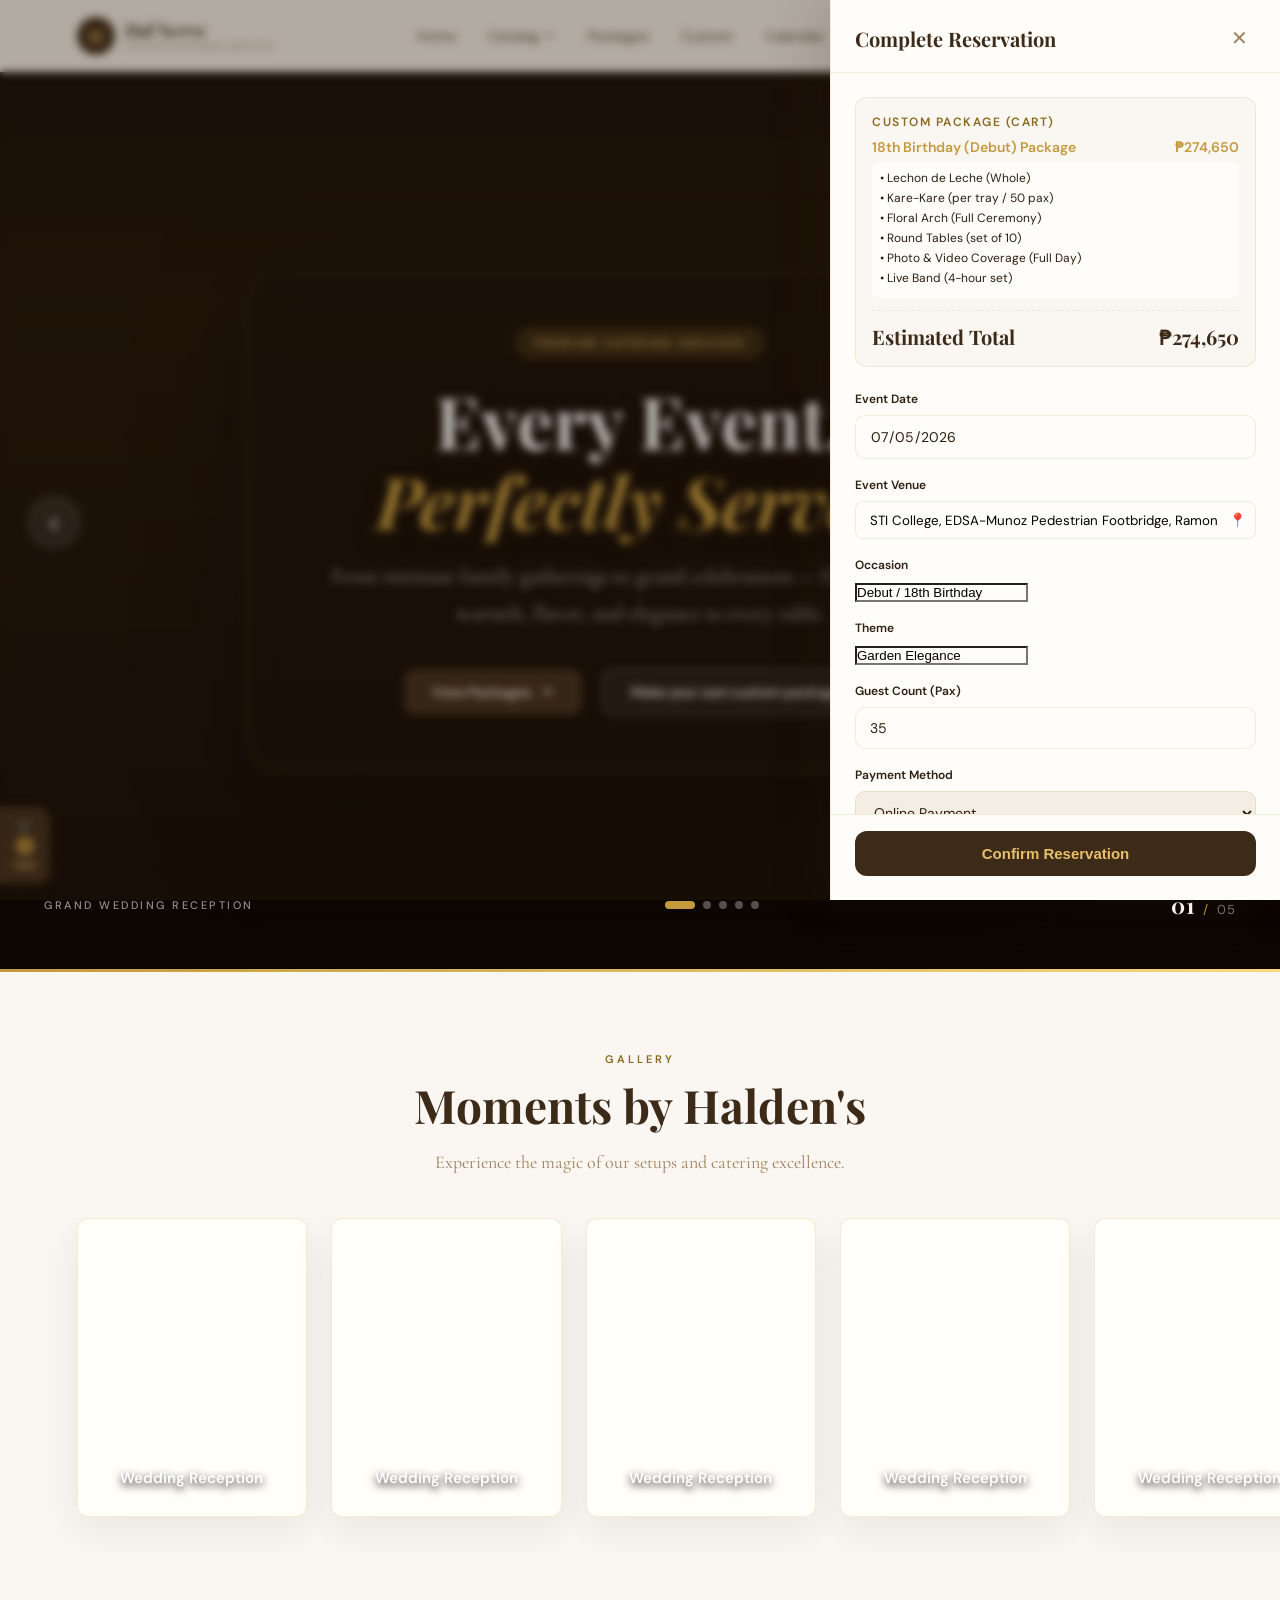
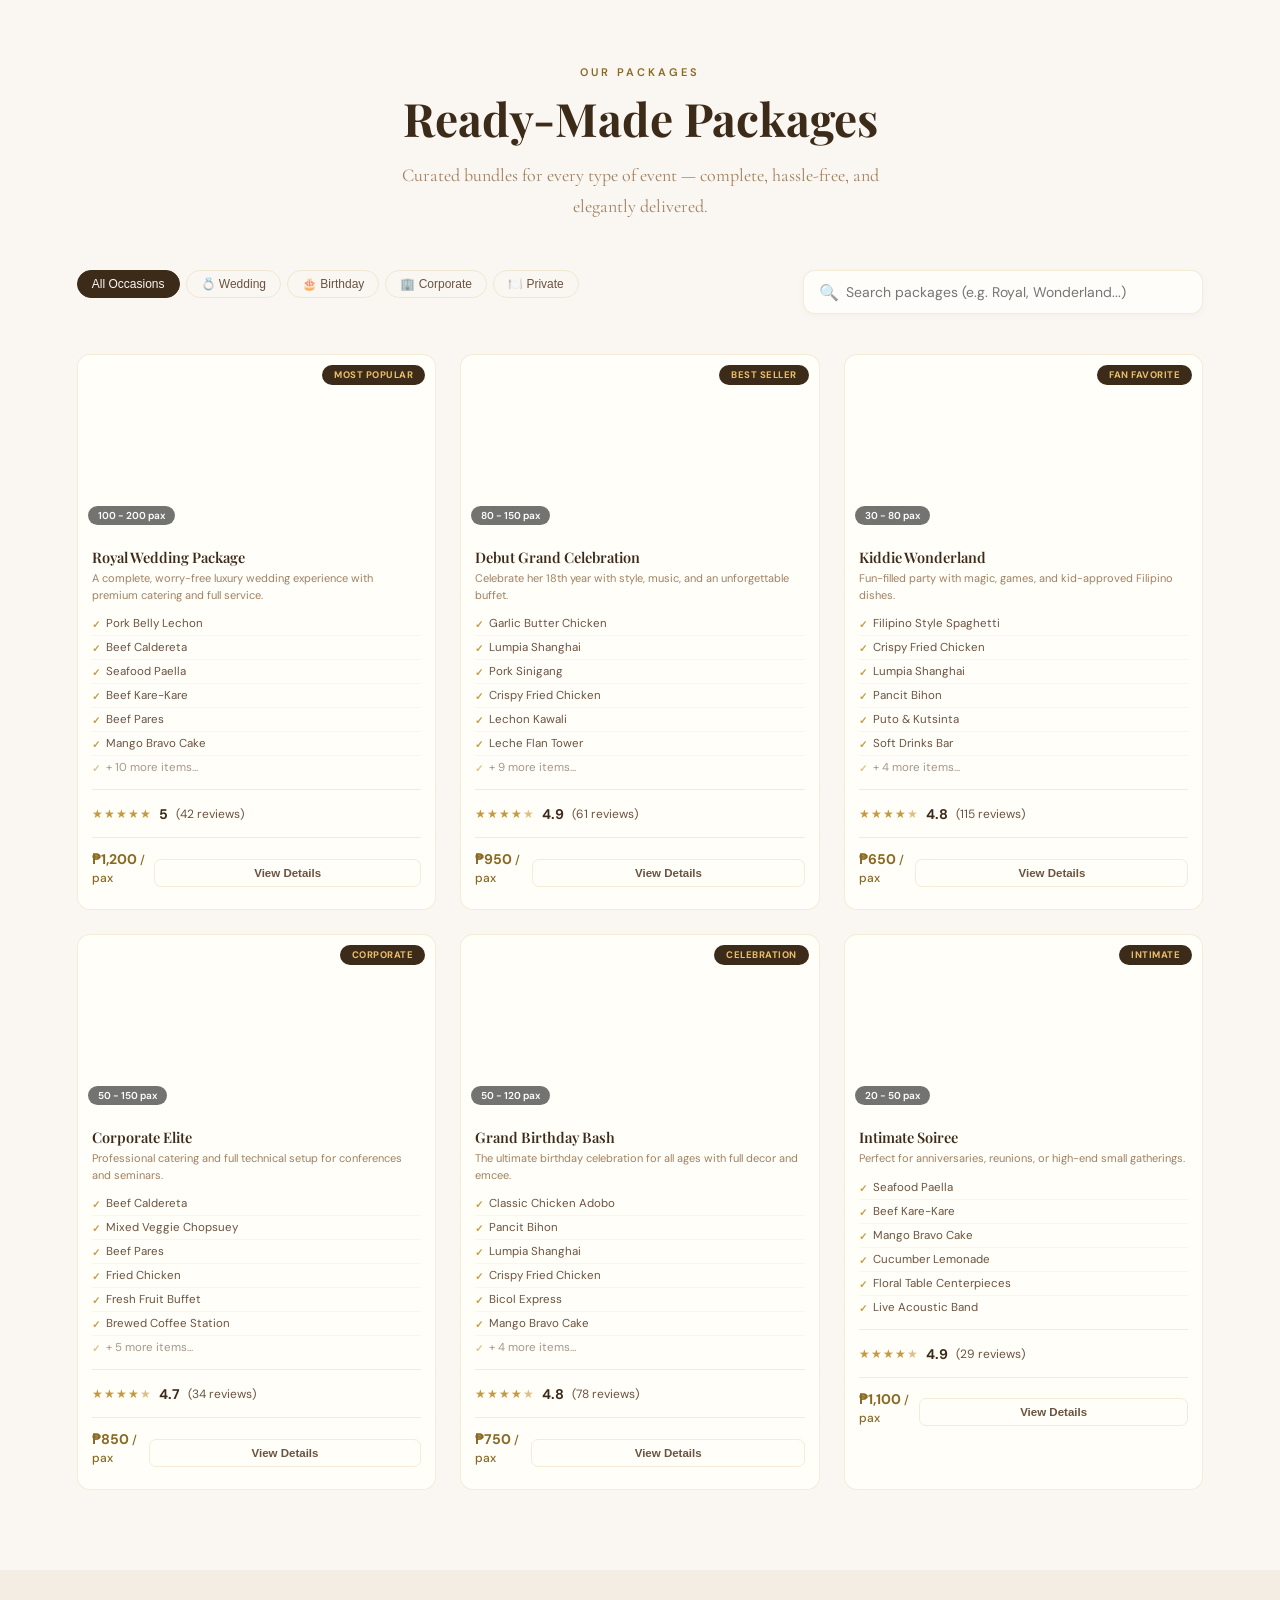
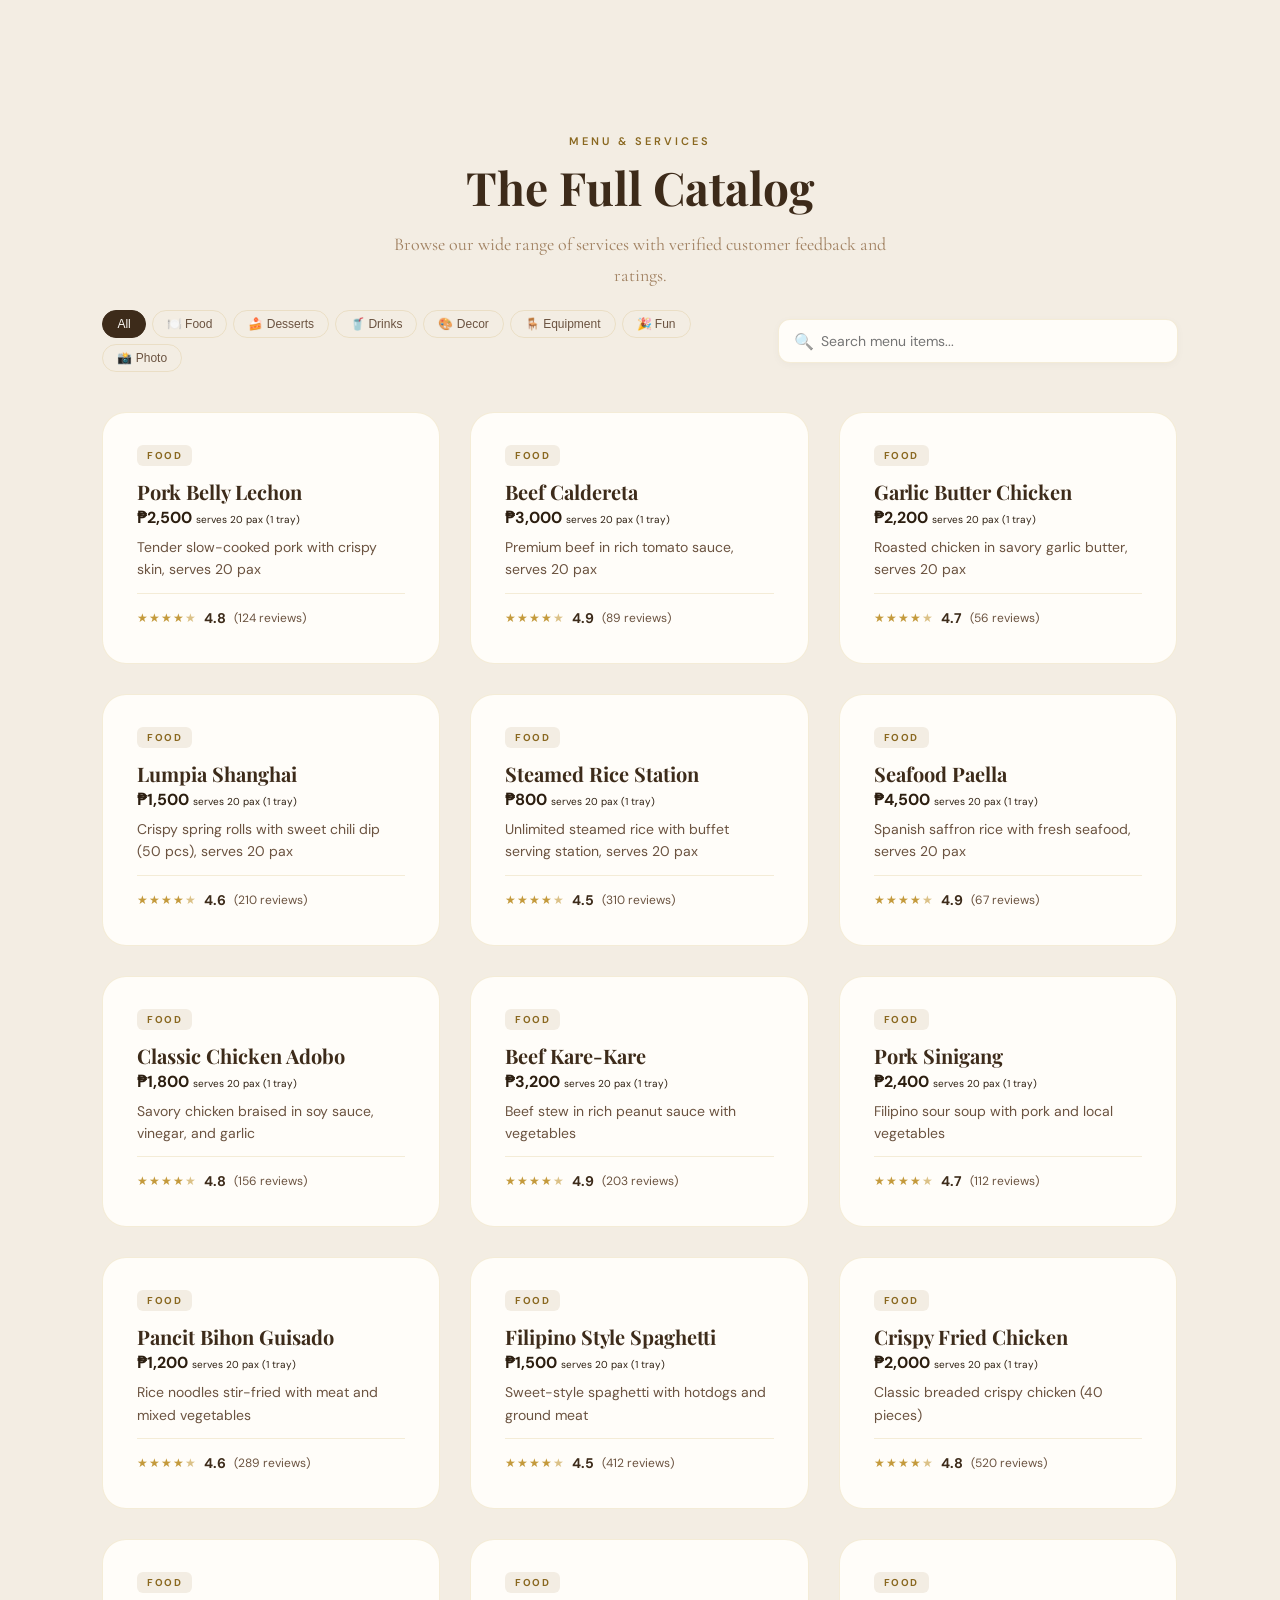
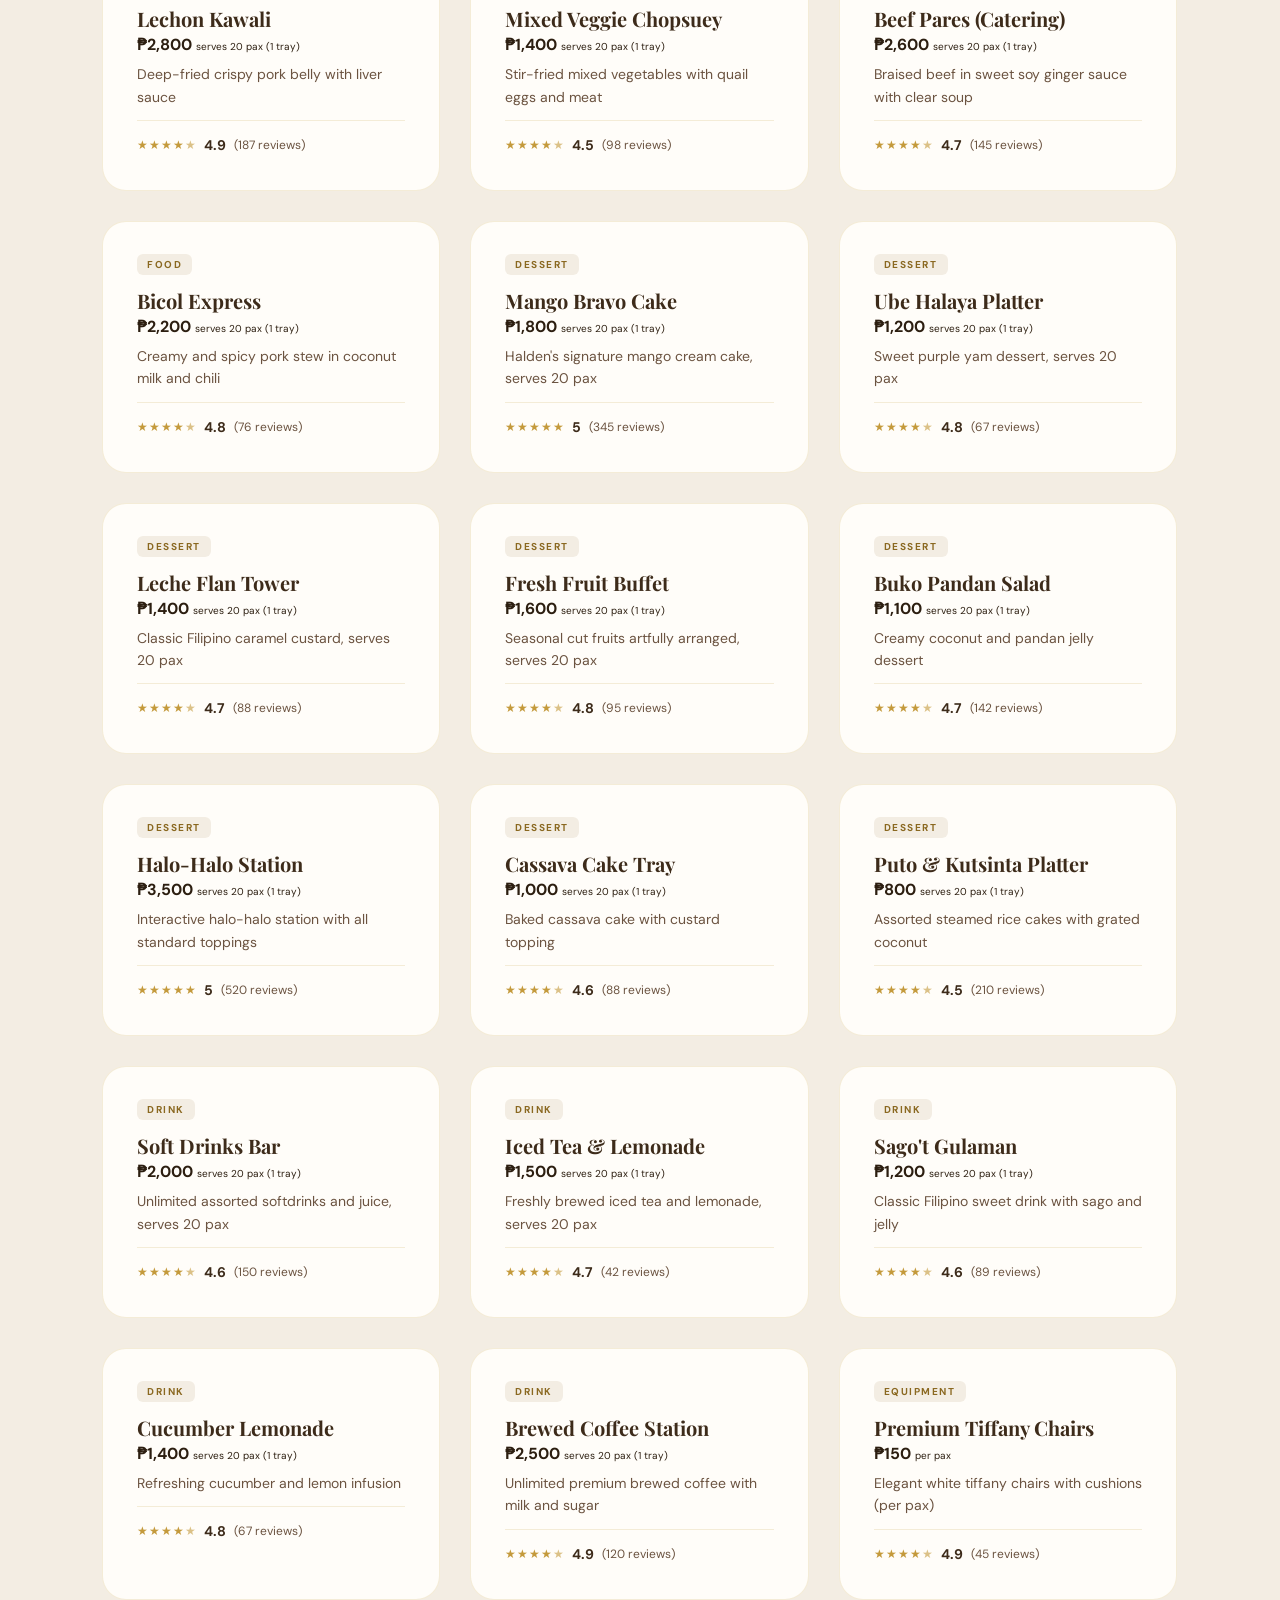
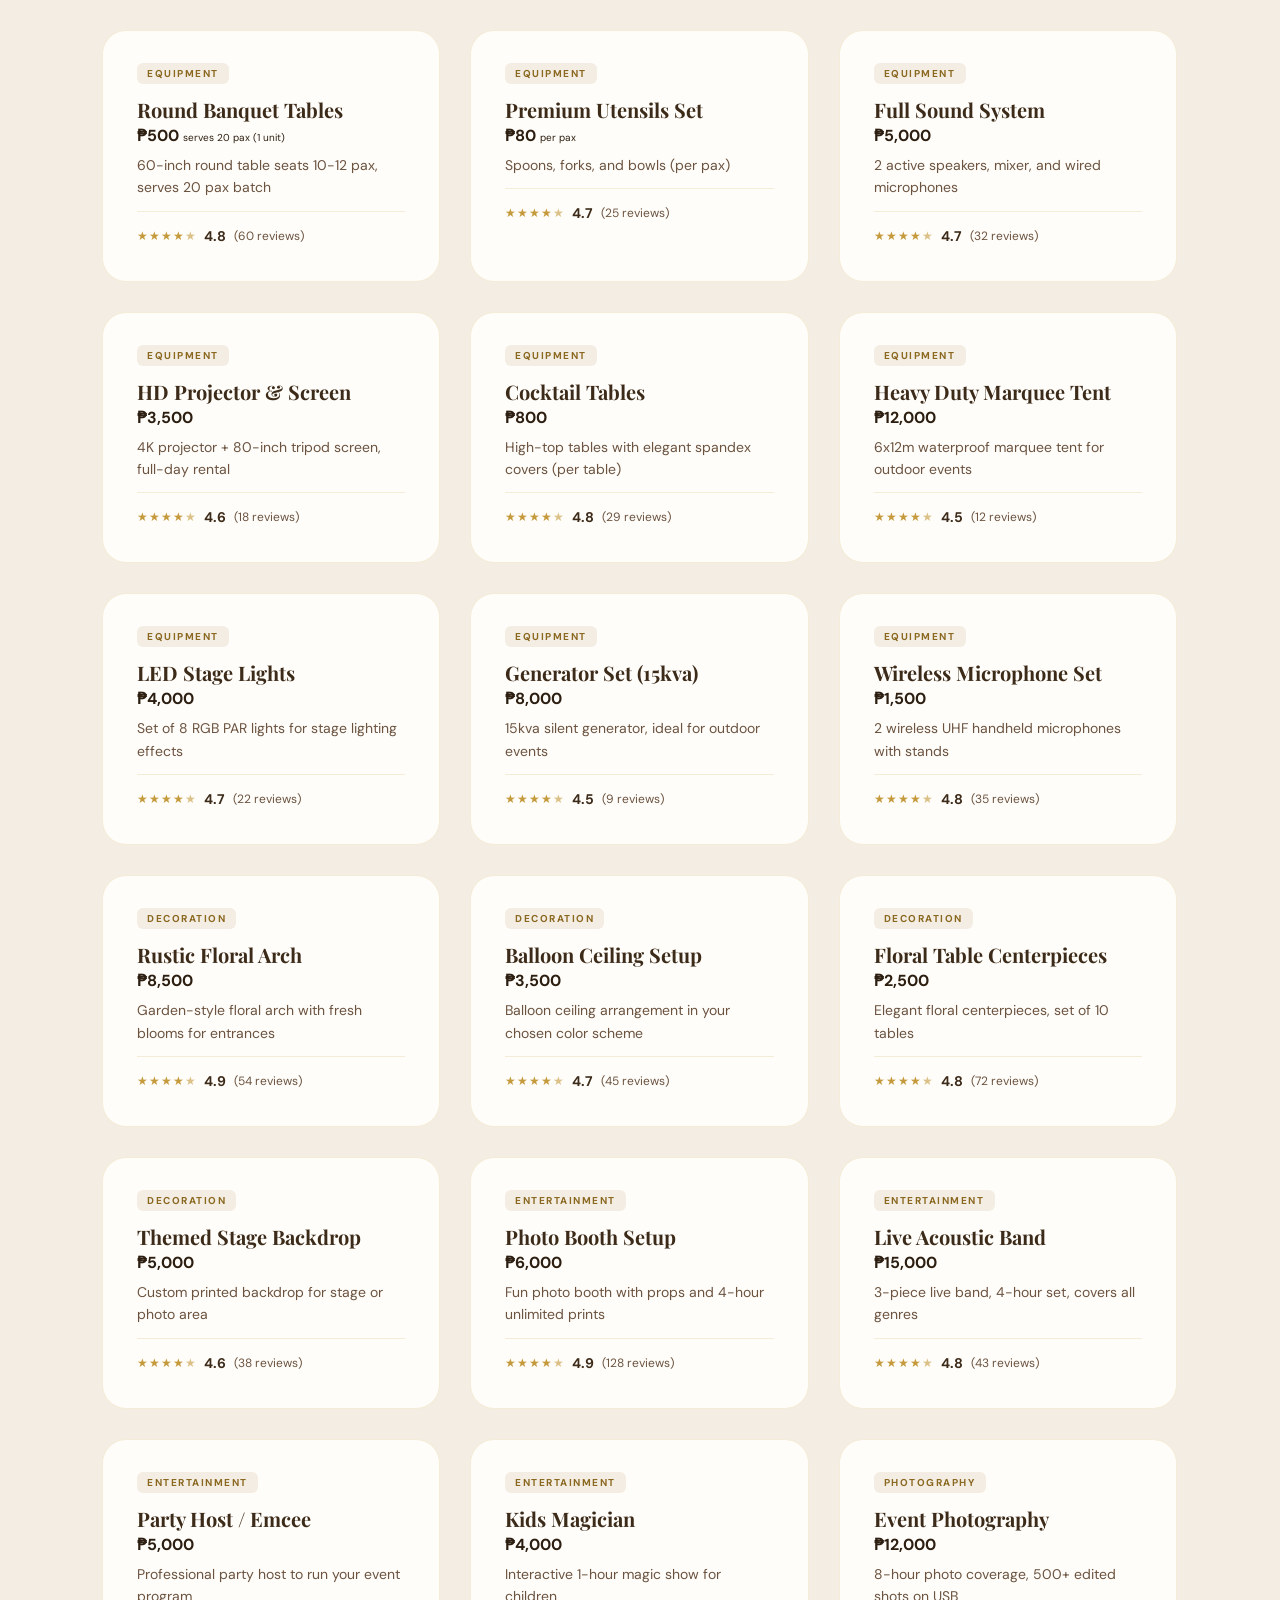
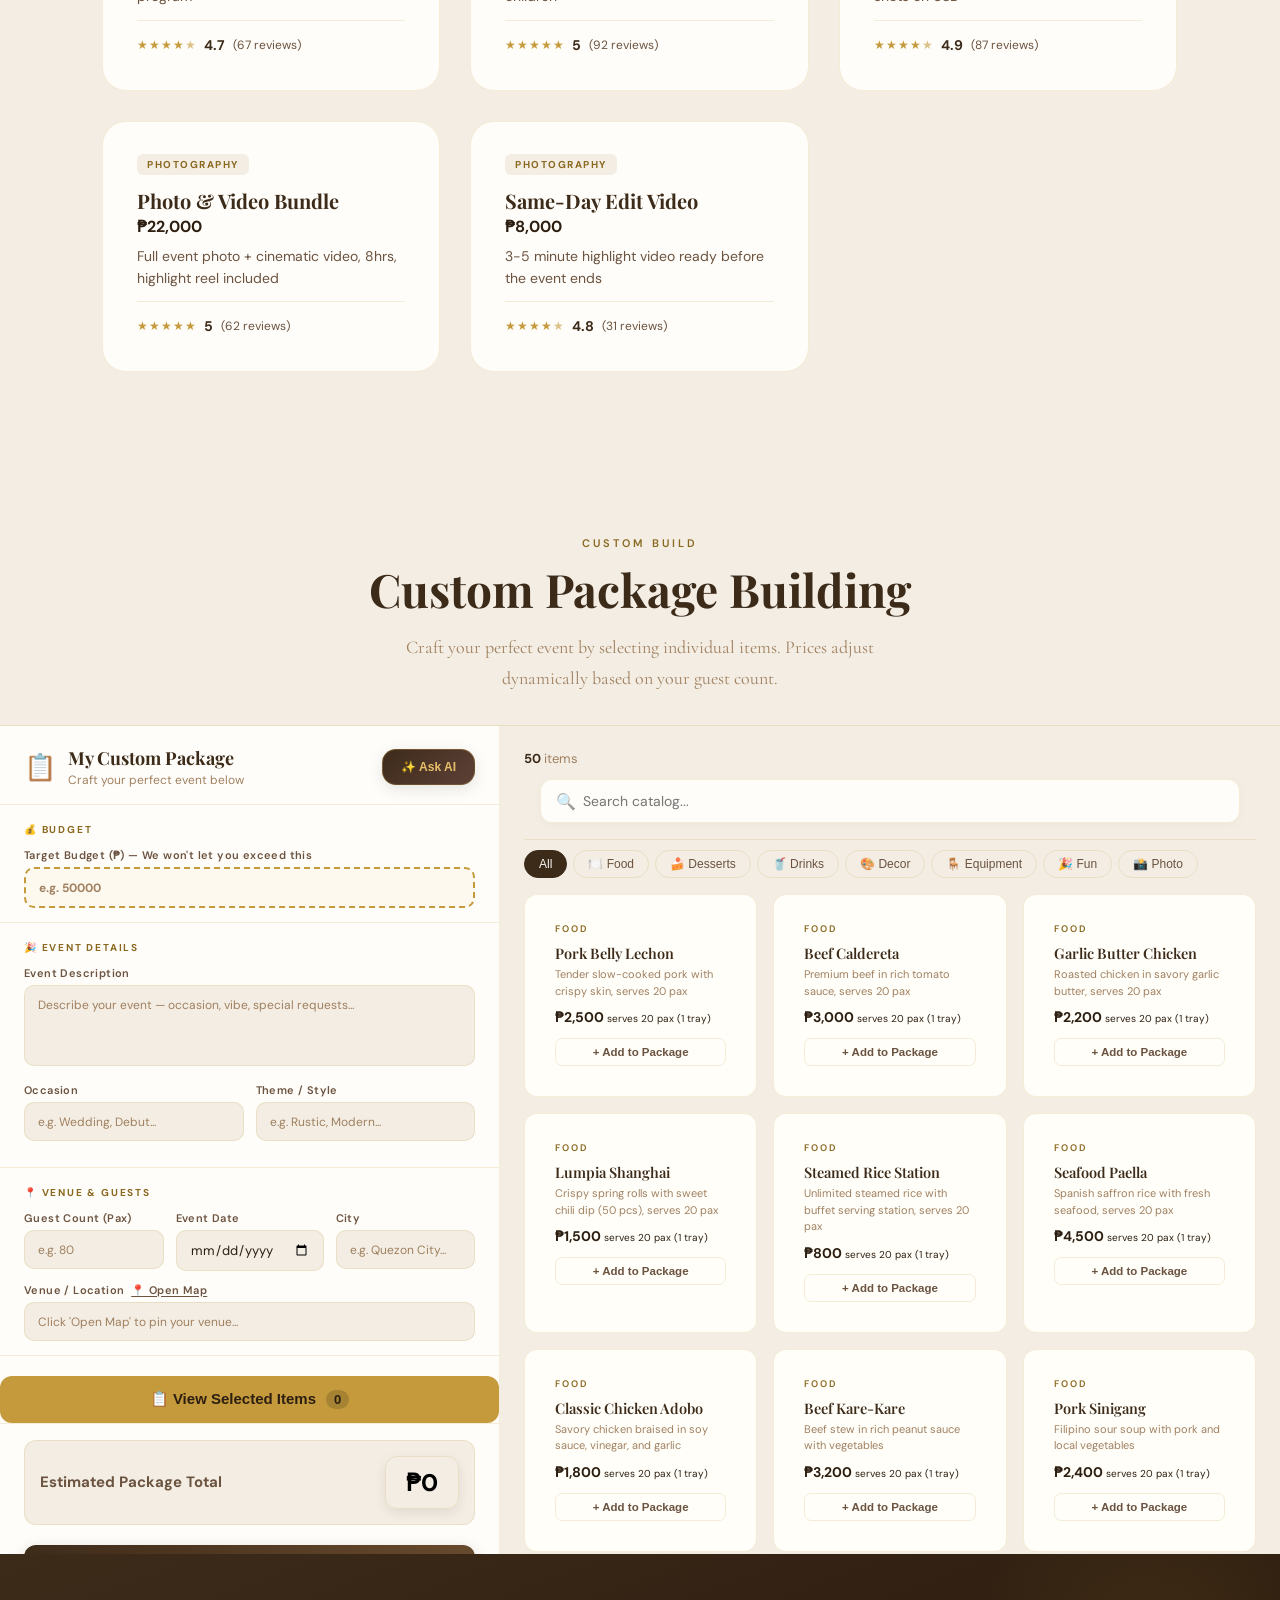
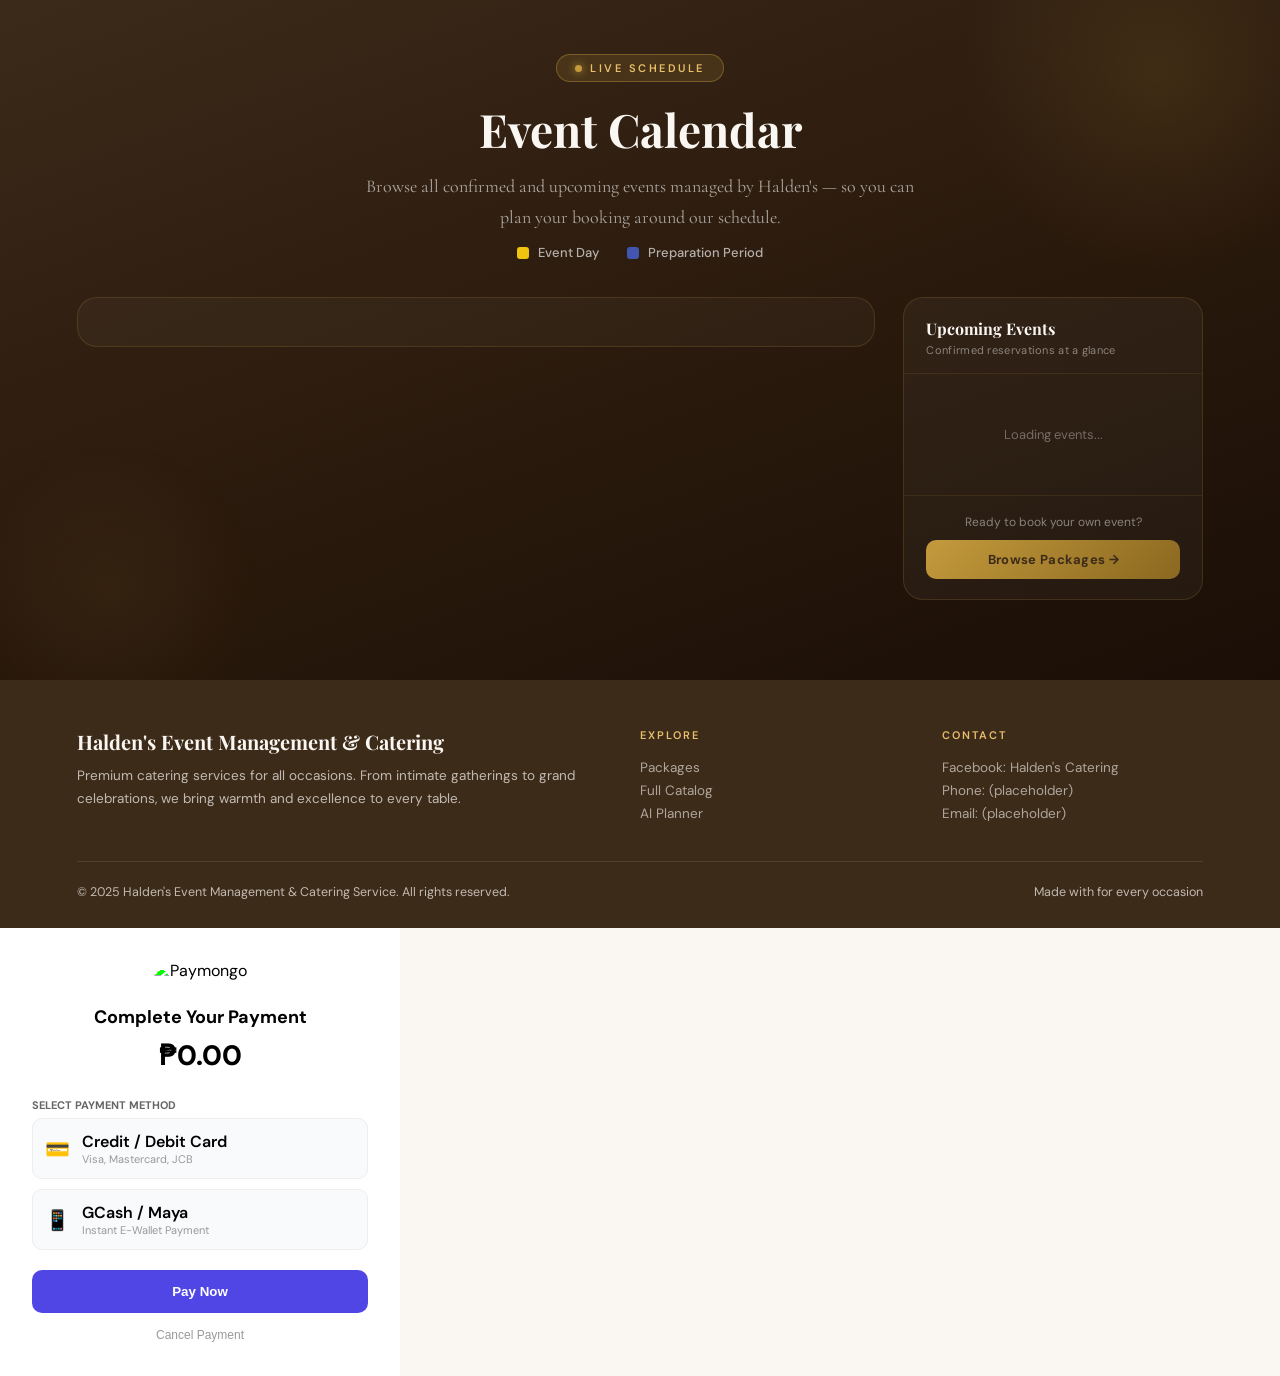
==== figma_reservation.html @ 4dc78da6 "Add files via upload" ====
<!DOCTYPE html>
<html lang="en">

<head>
  <meta charset="UTF-8" />
  <meta name="viewport" content="width=device-width, initial-scale=1.0" />
  <title>Figma Preview — Reservation UI</title>
  <link
    href="https://fonts.googleapis.com/css2?family=Playfair+Display:ital,wght@0,400;0,600;0,700;1,400&family=DM+Sans:wght@300;400;500;600&family=Cormorant+Garamond:ital,wght@0,300;0,400;1,300&display=swap"
    rel="stylesheet" />
  <link rel="stylesheet" href="style.css" />
  <style>
    /* ===== FIGMA PREVIEW: kill all animations & force elements visible ===== */
    *, *::before, *::after { animation: none !important; transition: none !important; }
    .reveal { opacity: 1 !important; transform: none !important; visibility: visible !important; }
    /* Force checkout drawer open but DON'T block the page */
    #checkout-drawer { transform: translateX(0) !important; }
    /* Overlay: visible but non-blocking so page is still scrollable/clickable */
    #checkout-overlay {
      display: block !important;
      opacity: 1 !important;
      pointer-events: none !important;
      background: rgba(44,30,16,0.35) !important;
    }
  </style>
  <!-- Leaflet Maps -->
  <link rel="stylesheet" href="https://unpkg.com/leaflet@1.9.4/dist/leaflet.css"
    integrity="sha256-p4NxAoJBhIIN+hmNHrzRCf9tD/miZyoHS5obTRR9BMY=" crossorigin="" />
  <!-- Chart.js -->
  <script src="https://cdn.jsdelivr.net/npm/chart.js"></script>
  <script src="https://unpkg.com/leaflet@1.9.4/dist/leaflet.js"
    integrity="sha256-20nQCchB9co0qIjJZRGuk2/Z9VM+kNiyxNV1lvTlZBo=" crossorigin=""></script>
  <!-- FOUC prevention: apply saved theme before first paint -->
  <script>document.documentElement.setAttribute('data-theme', localStorage.getItem('halden_theme') || 'light');</script>
  <script src="https://cdn.jsdelivr.net/npm/fullcalendar@6.1.10/index.global.min.js"></script>
  <script src="https://cdnjs.cloudflare.com/ajax/libs/tesseract.js/4.1.1/tesseract.min.js"></script>
  <script src="https://cdn.jsdelivr.net/npm/jsqr@1.4.0/dist/jsQR.min.js"></script>
  <script src="theme.js"></script>
</head>

<body>

  <!-- NAV -->
  <nav>
    <div class="nav-logo" onclick="go('#hero')">
      <div class="nav-logo-icon">H</div>
      <div class="logo-text">
        <span class="logo-main">Hal'Serve</span>
        <span class="logo-sub" style="font-size:9px; letter-spacing:1px;">Halden's Catering Services</span>
      </div>
    </div>

    <div class="nav-center">
      <span class="nav-link" onclick="go('#hero')">Home</span>
      <div class="dropdown">
        <span class="nav-link dropdown-toggle" onclick="go('#full-catalog')">
          Catalog
          <svg width="11" height="11" viewBox="0 0 12 12" fill="none">
            <path d="M2 4l4 4 4-4" stroke="currentColor" stroke-width="1.5" stroke-linecap="round" />
          </svg>
        </span>
        <div class="dropdown-menu">
          <span class="dropdown-item" onclick="jumpCat('food')"><span class="di-icon">🍽️</span>Food &amp; Dishes</span>
          <span class="dropdown-item" onclick="jumpCat('dessert')"><span class="di-icon">🍰</span>Desserts &amp;
            Drinks</span>
          <span class="dropdown-item" onclick="jumpCat('decoration')"><span class="di-icon">🎨</span>Decorations</span>
          <span class="dropdown-item" onclick="jumpCat('equipment')"><span class="di-icon">🪑</span>Equipment &amp;
            Setup</span>
          <span class="dropdown-item" onclick="jumpCat('entertainment')"><span
              class="di-icon">🎉</span>Entertainment</span>
          <span class="dropdown-item" onclick="jumpCat('photography')"><span class="di-icon">📸</span>Photography</span>
          <span class="dropdown-item" onclick="jumpCat('all')"><span class="di-icon"></span>View All</span>
        </div>
      </div>
      <span class="nav-link" onclick="go('#packages')">Packages</span>
      <span class="nav-link" onclick="go('#catalog')">Custom</span>
      <span class="nav-link" onclick="go('#event-calendar')"> Calendar</span>
    </div>

    <div style="display:flex;align-items:center;gap:8px;">
      <button class="theme-toggle-btn" id="theme-toggle-btn" onclick="toggleTheme()" aria-label="Toggle theme">
        <span class="theme-icon">🌙</span><span class="theme-label">Dark</span>
      </button>
      <button class="btn-profile" id="btn-profile" onclick="openProfile()" style="display:none;">👤 Dashboard</button>
      <button class="btn-auth" onclick="openAuth()">👤 <span class="auth-label">Login / Sign Up</span></button>
    </div>
    <button class="hamburger" id="hamburger" onclick="toggleMobileNav()" aria-label="Menu">
      <span></span><span></span><span></span>
    </button>
  </nav>

  <!-- MOBILE NAV DRAWER -->
  <div class="mobile-nav" id="mobile-nav">
    <button class="mob-link" onclick="go('#hero');closeMobileNav()">🏠 Home</button>
    <button class="mob-link" onclick="go('#packages');closeMobileNav()">📦 Packages</button>
    <button class="mob-link" onclick="go('#catalog');closeMobileNav()">✏️ Custom</button>
    <button class="mob-link" onclick="go('#event-calendar');closeMobileNav()"> Event Calendar</button>
    <div class="mob-divider"></div>
    <button class="mob-link" onclick="jumpCat('food');closeMobileNav()">🍽️ Food &amp; Dishes</button>
    <button class="mob-link" onclick="jumpCat('dessert');closeMobileNav()">🍰 Desserts &amp; Drinks</button>
    <button class="mob-link" onclick="jumpCat('decoration');closeMobileNav()">🎨 Decorations</button>
    <button class="mob-link" onclick="jumpCat('equipment');closeMobileNav()">🪑 Equipment &amp; Setup</button>
    <button class="mob-link" onclick="jumpCat('entertainment');closeMobileNav()">🎉 Entertainment</button>
    <button class="mob-link" onclick="jumpCat('photography');closeMobileNav()">📸 Photography</button>
    <div class="mob-divider"></div>
    <button class="mob-cta" onclick="openMobAI();closeMobileNav()"> AI Event Planner</button>
    <button class="theme-toggle-btn" id="mob-theme-toggle" onclick="toggleTheme();"
      style="width:100%;justify-content:center;border-radius:10px;margin-top:4px;">
      <span class="theme-icon">🌙</span><span class="theme-label">Dark Mode</span>
    </button>
    <button class="mob-link" id="mob-profile-link" onclick="openProfile();closeMobileNav()" style="display:none;">👤 My
      Profile</button>
    <button class="mob-link" onclick="openAuth();closeMobileNav()"
      style="text-align:center;background:var(--cream2);border-radius:10px;margin-top:4px;">👤 Login / Sign Up</button>

  </div>

  <!-- HERO -->
  <section id="hero">

    <!-- FULL-SCREEN PHOTO SLIDES -->
    <div class="hero-slides" id="hero-slides">
      <div class="hero-slide active"
        style="--himg: url('https://res.cloudinary.com/dg8ytmck5/image/upload/v1774321988/halden1_sdv4yf.png')"></div>
      <div class="hero-slide"
        style="--himg: url('https://res.cloudinary.com/dg8ytmck5/image/upload/v1774323082/halden_4_fwsgdo.png')"></div>
      <div class="hero-slide"
        style="--himg: url('https://res.cloudinary.com/dg8ytmck5/image/upload/v1774323083/halden5_itbx3u.png')"></div>
      <div class="hero-slide"
        style="--himg: url('https://res.cloudinary.com/dg8ytmck5/image/upload/v1774323085/halden7_bqts0y.png')"></div>
      <div class="hero-slide"
        style="--himg: url('https://res.cloudinary.com/dg8ytmck5/image/upload/v1774323086/halden8_xh2jgu.png')"></div>
    </div>

    <!-- GRADIENT OVERLAYS for text readability -->
    <div class="hero-grad-bottom"></div>
    <div class="hero-grad-top"></div>

    <!-- CENTER CONTENT BOX -->
    <div class="hero-content">
      <div class="hero-badge"> Premium Catering Services</div>
      <h1 class="hero-title">Every Event,<br><em>Perfectly Served</em></h1>
      <p class="hero-sub">From intimate family gatherings to grand celebrations — Halden's brings warmth, flavor, and
        elegance to every table.</p>
      <div class="hero-btns">
        <a class="btn-primary" onclick="go('#packages')">
          View Packages
          <svg width="15" height="15" viewBox="0 0 24 24" fill="none">
            <path d="M5 12h14M13 6l6 6-6 6" stroke="currentColor" stroke-width="2" stroke-linecap="round" />
          </svg>
        </a>
        <a class="btn-outline" onclick="go('#catalog')"> Make your own custom package? </a>
      </div>
    </div>

    <!-- PREV / NEXT ARROWS -->
    <button class="hero-arrow hero-arrow-prev" id="hero-arrow-prev" onclick="heroNav(-1)"
      aria-label="Previous">&#8249;</button>
    <button class="hero-arrow hero-arrow-next" id="hero-arrow-next" onclick="heroNav(1)"
      aria-label="Next">&#8250;</button>

    <!-- BOTTOM HUD: counter + dots + label -->
    <div class="hero-hud">
      <div class="hero-hud-label" id="hero-hud-label">Wedding Reception</div>
      <div class="hero-hud-dots" id="hero-hud-dots">
        <button class="hero-dot active" onclick="heroGoTo(0)"></button>
        <button class="hero-dot" onclick="heroGoTo(1)"></button>
        <button class="hero-dot" onclick="heroGoTo(2)"></button>
        <button class="hero-dot" onclick="heroGoTo(3)"></button>
        <button class="hero-dot" onclick="heroGoTo(4)"></button>
      </div>
      <div class="hero-counter" id="hero-counter"><span class="hero-counter-cur">01</span> <span
          class="hero-counter-sep">/</span> 05</div>
    </div>

    <!-- PROGRESS BAR -->
    <div class="hero-progress">
      <div class="hero-progress-fill" id="hero-progress-fill"></div>
    </div>

  </section>

  <!-- DRAGGABLE CAROUSEL (desktop) / FADING SQUARE (mobile) -->
  <section id="photo-carousel">
    <div class="carousel-header">
      <p class="section-label reveal">Gallery</p>
      <h2 class="section-title reveal delay-1">Moments by Halden's</h2>
      <p class="section-sub reveal delay-2">Experience the magic of our setups and catering excellence.</p>
    </div>

    <!-- Desktop: draggable horizontal carousel -->
    <div class="carousel-container reveal delay-3" id="carousel-container">
      <div class="carousel-track" id="carousel-track">
        <div class="c-item">
          <div class="c-img"
            style="background: url('https://res.cloudinary.com/dg8ytmck5/image/upload/v1774321988/halden1_sdv4yf.png') center/cover;">
            <p style="color:white;text-shadow:0 3px 8px rgba(0,0,0,0.9);margin-top:auto;margin-bottom:16px;">Wedding
              Reception</p>
          </div>
        </div>
        <div class="c-item">
          <div class="c-img"
            style="background: url('https://res.cloudinary.com/dg8ytmck5/image/upload/v1774323082/halden_4_fwsgdo.png') center/cover;">
            <p style="color:white;text-shadow:0 3px 8px rgba(0,0,0,0.9);margin-top:auto;margin-bottom:16px;">Wedding
              Reception</p>
          </div>
        </div>
        <div class="c-item">
          <div class="c-img"
            style="background: url('https://res.cloudinary.com/dg8ytmck5/image/upload/v1774323083/halden5_itbx3u.png') center/cover;">
            <p style="color:white;text-shadow:0 3px 8px rgba(0,0,0,0.9);margin-top:auto;margin-bottom:16px;">Wedding
              Reception</p>
          </div>
        </div>
        <div class="c-item">
          <div class="c-img"
            style="background: url('https://res.cloudinary.com/dg8ytmck5/image/upload/v1774323085/halden7_bqts0y.png') center/cover;">
            <p style="color:white;text-shadow:0 3px 8px rgba(0,0,0,0.9);margin-top:auto;margin-bottom:16px;">Wedding
              Reception</p>
          </div>
        </div>
        <div class="c-item">
          <div class="c-img"
            style="background: url('https://res.cloudinary.com/dg8ytmck5/image/upload/v1774323086/halden8_xh2jgu.png') center/cover;">
            <p style="color:white;text-shadow:0 3px 8px rgba(0,0,0,0.9);margin-top:auto;margin-bottom:16px;">Wedding
              Reception</p>
          </div>
        </div>
        <div class="c-item">
          <div class="c-img"
            style="background: url('https://res.cloudinary.com/dg8ytmck5/image/upload/v1774323089/halden3_selh2o.png') center/cover;">
            <p style="color:white;text-shadow:0 3px 8px rgba(0,0,0,0.9);margin-top:auto;margin-bottom:16px;">Wedding
              Reception</p>
          </div>
        </div>
        <div class="c-item">
          <div class="c-img"
            style="background: url('https://res.cloudinary.com/dg8ytmck5/image/upload/v1774323085/halden6_gz1sfv.png') center/cover;">
            <p style="color:white;text-shadow:0 3px 8px rgba(0,0,0,0.9);margin-top:auto;margin-bottom:16px;">Wedding
              Reception</p>
          </div>
        </div>
        <div class="c-item">
          <div class="c-img"
            style="background: url('https://res.cloudinary.com/dg8ytmck5/image/upload/v1774323092/halden2_z1enpn.png') center/cover;">
            <p style="color:white;text-shadow:0 3px 8px rgba(0,0,0,0.9);margin-top:auto;margin-bottom:16px;">Wedding
              Reception</p>
          </div>
        </div>
      </div>
    </div>

    <!-- Mobile only: fading square carousel -->
    <div class="mob-fade-carousel reveal delay-3" id="mob-fade-carousel"></div>
  </section>

  <!-- PACKAGES -->
  <section id="packages">
    <div class="packages-header">
      <p class="section-label reveal">Our Packages</p>
      <h2 class="section-title reveal delay-1">Ready-Made Packages</h2>
      <p class="section-sub reveal delay-2">Curated bundles for every type of event — complete, hassle-free, and
        elegantly delivered.</p>
    </div>

    <div class="pkg-filters-row">
      <div class="cat-filters" id="fbtns-pkgs">
        <button class="fb active" onclick="setPkgOccasion('all',this)">All Occasions</button>
        <button class="fb" onclick="setPkgOccasion('Wedding',this)">💍 Wedding</button>
        <button class="fb" onclick="setPkgOccasion('Birthday',this)">🎂 Birthday</button>
        <button class="fb" onclick="setPkgOccasion('Corporate',this)">🏢 Corporate</button>
        <button class="fb" onclick="setPkgOccasion('Private Dinner',this)">🍽️ Private</button>
      </div>

      <div class="search-bar-wrap">
        <input type="text" class="search-input" placeholder="Search packages (e.g. Royal, Wonderland...)"
          oninput="onPkgSearch(this.value)">
        <span class="search-icon">🔍</span>
      </div>
    </div>
    <div class="packages-grid reveal delay-3" id="pkgs-grid"></div>
  </section>

  <!-- FULL CATALOG READ-ONLY SECTION -->
  <section id="full-catalog">
    <div class="catalog-intro">
      <p class="section-label reveal">Menu & Services</p>
      <h2 class="section-title reveal delay-1">The Full Catalog</h2>
      <p class="section-sub reveal delay-2">Browse our wide range of services with verified customer feedback and
        ratings.</p>
    </div>
    <div class="pkg-filters-row" style="margin-top:20px;">
      <div class="cat-filters" id="fbtns-full" style="margin-bottom:0;">
        <button class="fb active" onclick="setFullCat('all',this)">All</button>
        <button class="fb" onclick="setFullCat('food',this)">🍽️ Food</button>
        <button class="fb" onclick="setFullCat('dessert',this)">🍰 Desserts</button>
        <button class="fb" onclick="setFullCat('drink',this)">🥤 Drinks</button>
        <button class="fb" onclick="setFullCat('decoration',this)">🎨 Decor</button>
        <button class="fb" onclick="setFullCat('equipment',this)">🪑 Equipment</button>
        <button class="fb" onclick="setFullCat('entertainment',this)">🎉 Fun</button>
        <button class="fb" onclick="setFullCat('photography',this)">📸 Photo</button>
      </div>

      <div class="search-bar-wrap">
        <input type="text" class="search-input" placeholder="Search menu items..." oninput="onFullSearch(this.value)">
        <span class="search-icon">🔍</span>
      </div>
    </div>
    <div class="full-cat-grid reveal delay-3" id="full-grid"></div>
  </section>

  <!-- CATALOG + AI WORKSPACE -->
  <section id="catalog">
    <div class="catalog-intro">
      <p class="section-label reveal">Custom Build</p>
      <h2 class="section-title reveal delay-1">Custom Package Building</h2>
      <p class="section-sub reveal delay-2">Craft your perfect event by selecting individual items. Prices adjust
        dynamically based on your guest count.</p>
    </div>

    <div class="catalog-workspace reveal delay-3">
      <!-- LEFT: CUSTOM PACKAGE PANEL (desktop only) -->
      <div class="cpkg-panel" id="cpkg-panel">

        <!-- HEADER -->
        <div class="cpkg-panel-hdr">
          <div class="cpkg-hdr-title">
            <div class="cpkg-icon">📋</div>
            <div>
              <div class="cpkg-title" id="cpkg-title-text">My Custom Package</div>
              <div class="cpkg-subtitle">Craft your perfect event below</div>
            </div>
          </div>
          <button class="btn-ask-ai" onclick="askAiAdviceDetail()">✨ Ask AI</button>
        </div>

        <!-- EVENT DETAILS FORM -->
        <div class="cpkg-form" id="cpkg-form">

          <!-- Budget Section -->
          <div class="cpkg-section">
            <div class="cpkg-section-lbl">💰 Budget</div>
            <div class="cpkg-field">
              <label for="cpkg-budget">Target Budget (₱) — We won't let you exceed this</label>
              <input type="number" id="cpkg-budget" class="cpkg-input highlight-budget" placeholder="e.g. 50000"
                oninput="renderCustomPkg()" />
            </div>
          </div>

          <!-- Event Info Section -->
          <div class="cpkg-section">
            <div class="cpkg-section-lbl">🎉 Event Details</div>
            <div class="cpkg-field">
              <label for="cpkg-desc">Event Description</label>
              <textarea id="cpkg-desc" class="cpkg-textarea"
                placeholder="Describe your event — occasion, vibe, special requests..." rows="3" oninput="ar(this)"
                onfocus="openDataPanel('desc')" onblur="closeDataPanelDelay()"></textarea>
            </div>
            <div class="cpkg-row-2">
              <div class="cpkg-field">
                <label for="cpkg-occasion">Occasion</label>
                <input type="text" id="cpkg-occasion" class="cpkg-input" placeholder="e.g. Wedding, Debut..."
                  onfocus="openDataPanel('occasion')" onblur="closeDataPanelDelay()" />
              </div>
              <div class="cpkg-field">
                <label for="cpkg-theme">Theme / Style</label>
                <input type="text" id="cpkg-theme" class="cpkg-input" placeholder="e.g. Rustic, Modern..."
                  onfocus="openDataPanel('theme')" onblur="closeDataPanelDelay()" />
              </div>
            </div>
          </div>

          <!-- Venue & Guests Section -->
          <div class="cpkg-section">
            <div class="cpkg-section-lbl">📍 Venue &amp; Guests</div>
            <div class="cpkg-row-3">
              <div class="cpkg-field">
                <label for="cpkg-pax">Guest Count (Pax)</label>
                <input type="number" id="cpkg-pax" class="cpkg-input" placeholder="e.g. 80" min="1"
                  oninput="renderCat(); renderFullCatalog(); renderCustomPkg(); updateDawContextBar();" />
              </div>
              <div class="cpkg-field">
                <label for="cpkg-date">Event Date</label>
                <input type="date" id="cpkg-date" class="cpkg-input" onchange="renderCustomPkg()" />
              </div>
              <div class="cpkg-field">
                <label for="cpkg-city">City</label>
                <input type="text" id="cpkg-city" class="cpkg-input" placeholder="e.g. Quezon City..."
                  onfocus="openDataPanel('city')" onblur="closeDataPanelDelay()" oninput="openDataPanel('city')" />
              </div>
            </div>
            <div class="cpkg-field">
              <label for="cpkg-venue">Venue / Location &nbsp;<span class="cpkg-map-link" onclick="openMapModal()">📍
                  Open Map</span></label>
              <input type="text" id="cpkg-venue" class="cpkg-input" placeholder="Click 'Open Map' to pin your venue..."
                onclick="openMapModal()" onfocus="openDataPanel('venue')" onblur="closeDataPanelDelay()" readonly
                style="cursor:pointer;" />
            </div>
          </div>

        </div><!-- /cpkg-form -->

        <!-- VIEW SELECTED ITEMS TOGGLE -->
        <div class="cpkg-items-toggle-section">
          <button class="btn-view-items" id="btn-view-items" onclick="toggleSelectedItemsView()">
            📋 View Selected Items
            <span class="cpkg-count-badge" id="cpkg-count">0</span>
          </button>
        </div>

        <!-- SELECTED ITEMS PANEL (hidden by default) -->
        <div class="cpkg-selected-items-view" id="cpkg-selected-items-view">
          <div class="cpkg-view-hdr">
            <button class="btn-back-to-form" onclick="toggleSelectedItemsView()">← Back to Details</button>
            <div class="cpkg-view-title">Selected Items</div>
          </div>
          <div class="cpkg-category-group" data-cat="food">
            <div class="cpkg-cat-hdr">🍽️ Food &amp; Drinks <span class="cpkg-req-tag">Required</span></div>
            <div class="cpkg-cat-list" id="cpkg-list-food"></div>
          </div>
          <div class="cpkg-category-group" data-cat="equipment">
            <div class="cpkg-cat-hdr">🪑 Equipments &amp; Decor <span class="cpkg-req-tag">Required</span></div>
            <div class="cpkg-cat-list" id="cpkg-list-equipment"></div>
          </div>
          <div class="cpkg-category-group" data-cat="fun">
            <div class="cpkg-cat-hdr">🎉 Fun &amp; Entertainment</div>
            <div class="cpkg-cat-list" id="cpkg-list-fun"></div>
          </div>
          <div class="cpkg-category-group" data-cat="addons">
            <div class="cpkg-cat-hdr">📸 Add-ons (e.g. Photo)</div>
            <div class="cpkg-cat-list" id="cpkg-list-addons"></div>
          </div>
          <div class="cpkg-category-group" data-cat="free">
            <div class="cpkg-cat-hdr" style="color:var(--primary); background:rgba(212,175,55,0.1);">🎁 Included Free
              Items</div>
            <div class="cpkg-cat-list" id="cpkg-list-free"></div>
          </div>
          <div class="cpkg-total-row">
            <span class="cpkg-total-lbl">Package Subtotal</span>
            <span class="cpkg-total-amt" id="cpkg-total">₱0</span>
          </div>
        </div>

        <!-- FOOTER -->
        <div class="cpkg-footer">
          <div class="cpkg-bottom-price-box">
            <div class="cpkg-price-lbl">Estimated Package Total</div>
            <div class="cpkg-price-highlight" id="cpkg-price-summary">₱0</div>
          </div>
          <button class="btn-finalize" onclick="finalizePackage()">Finalize Package &amp; Add to Cart →</button>
        </div>

      </div>



      <!-- RIGHT: DATA INSIGHTS PANEL (Hidden by Default) -->
      <div class="data-panel" id="data-panel">
        <div class="data-top">
          <div class="data-title-row">
            <div class="data-icon">📊</div>
            <div>
              <div class="data-title" id="data-title">Past Trends & Insights</div>
              <div class="data-subtitle" id="data-subtitle">Hover over inputs to learn more</div>
            </div>
          </div>
        </div>
        <div class="data-body">
          <div class="chart-container" style="position: relative; height:40vh; width:100%">
            <canvas id="insight-chart"></canvas>
          </div>
          <div id="data-insight-text" class="data-insight-text"></div>
        </div>
      </div>

      <!-- RIGHT: CATALOG PANEL -->
      <div class="catalog-panel" id="cat-panel">
        <div class="ai-banner" id="ai-banner">
          <div class="aib-icon"></div>
          <div class="aib-text">
            <strong id="aib-title">AI Recommendations Active</strong>
            <span id="aib-desc">Highlighted items match your event.</span>
          </div>
          <button class="aib-clear" onclick="clearFilter()">Clear</button>
        </div>
        <div class="cat-top">
          <div class="cat-count" id="cat-count"><strong>All items</strong></div>
        </div>
        <div class="custom-search-container">
          <div class="search-bar-wrap">
            <input type="text" class="search-input" placeholder="Search catalog..."
              oninput="onCustomSearch(this.value)">
            <span class="search-icon">🔍</span>
          </div>
        </div>
        <div class="cat-filters" id="fbtns">
          <button class="fb active" onclick="setCat('all',this)">All</button>
          <button class="fb" onclick="setCat('food',this)">🍽️ Food</button>
          <button class="fb" onclick="setCat('dessert',this)">🍰 Desserts</button>
          <button class="fb" onclick="setCat('drink',this)">🥤 Drinks</button>
          <button class="fb" onclick="setCat('decoration',this)">🎨 Decor</button>
          <button class="fb" onclick="setCat('equipment',this)">🪑 Equipment</button>
          <button class="fb" onclick="setCat('entertainment',this)">🎉 Fun</button>
          <button class="fb" onclick="setCat('photography',this)">📸 Photo</button>
        </div>
        <div class="cat-grid" id="cat-grid"></div>
      </div>
    </div>
  </section>


  <!-- ===== PUBLIC EVENT CALENDAR ===== -->
  <section id="event-calendar">
    <div class="ev-cal-intro">
      <div class="ev-cal-badge reveal">Live Schedule</div>
      <h2 class="section-title reveal delay-1">Event Calendar</h2>
      <p class="section-sub reveal delay-2">Browse all confirmed and upcoming events managed by Halden's — so you can
        plan your booking around our schedule.</p>
    </div>

    <div class="ev-cal-legend reveal delay-3">
      <div class="ev-cal-legend-item">
        <span class="ev-cal-dot" style="background:#f1c40f;"></span>
        <span>Event Day</span>
      </div>
      <div class="ev-cal-legend-item">
        <span class="ev-cal-dot" style="background:rgba(76,110,245,0.7);"></span>
        <span>Preparation Period</span>
      </div>
    </div>

    <div class="ev-cal-wrapper reveal delay-3">
      <div id="public-calendar-container">
        <div id="public-calendar"></div>
      </div>
      <div class="ev-cal-sidebar">
        <div class="ev-cal-side-hdr">
          <div class="ev-cal-side-title">Upcoming Events</div>
          <div class="ev-cal-side-sub">Confirmed reservations at a glance</div>
        </div>
        <div id="ev-cal-event-list">
          <div class="ev-cal-loading">Loading events...</div>
        </div>
        <div class="ev-cal-cta">
          <p>Ready to book your own event?</p>
          <button class="btn-ev-book" onclick="go('#packages')">Browse Packages →</button>
        </div>
      </div>
    </div>
  </section>


  <!-- DESKTOP: AI Floating Button (above cart) -->
  <button class="desk-ai-fab" id="desk-ai-fab" onclick="toggleDeskAI()">
    AI Planner
    <div class="ai-notif" id="ai-notif-desk"></div>
  </button>

  <!-- DESKTOP: AI Window Overlay -->
  <div class="desk-ai-overlay" id="desk-ai-overlay" onclick="closeDeskAI()"></div>

  <!-- DESKTOP: Floating AI Chat Window -->
  <div class="desk-ai-window" id="desk-ai-window">
    <div class="daw-hdr">
      <div class="daw-hdr-left">
        <div class="ai-ava"></div>
        <div>
          <div class="ai-name">Halden's AI Planner</div>
          <div class="ai-status">
            <div class="ai-dot"></div>Ready to assist
          </div>
        </div>
      </div>
      <button class="daw-close" onclick="closeDeskAI()">✕</button>
    </div>
    <div class="daw-context-bar" id="daw-context-bar"></div>
    <div class="ai-msgs" id="ai-msgs-desk" style="flex:1;overflow-y:auto;"></div>
    <div class="ai-chips" id="ai-chips-desk">
      <span class="ai-chip" onclick="chipSend(this,'desk')">Birthday for 50 guests</span>
      <span class="ai-chip" onclick="chipSend(this,'desk')">Wedding reception</span>
      <span class="ai-chip" onclick="chipSend(this,'desk')">Review my package</span>
      <span class="ai-chip" onclick="chipSend(this,'desk')">Corporate event 100 pax</span>
    </div>
    <div class="ai-inp-row">
      <textarea class="ai-inp" id="ai-inp-desk" placeholder="Describe your event or ask about your package..." rows="1"
        onkeydown="if(event.key==='Enter'&&!event.shiftKey){event.preventDefault();sendMsg('desk');}"
        oninput="ar(this)"></textarea>
      <button class="ai-send" id="ai-send-desk" onclick="sendMsg('desk')">➤</button>
    </div>
  </div>

  <!-- MOBILE: Floating AI Button -->
  <button class="mob-ai-fab" id="mob-ai-fab" onclick="openMobAI()">
    AI Planner
    <div class="ai-notif" id="ai-notif"></div>
  </button>

  <!-- MOBILE: AI Drawer Overlay -->
  <div class="mob-overlay" id="mob-overlay" onclick="closeMobAI()"></div>

  <!-- MOBILE: AI Drawer -->
  <div class="mob-ai-drawer" id="mob-ai-drawer">
    <div class="mob-drawer-handle"></div>
    <div class="mob-drawer-hdr">
      <div class="mob-drawer-title">
        <div class="ai-ava"></div>
        <div>
          <div class="ai-name">Halden's AI Planner</div>
          <div class="ai-status">
            <div class="ai-dot"></div>Ready to assist
          </div>
        </div>
      </div>
      <button class="mob-drawer-close" onclick="closeMobAI()">✕</button>
    </div>
    <div class="ai-msgs" id="ai-msgs-mob" style="flex:1;overflow-y:auto;"></div>
    <div class="ai-chips" id="ai-chips-mob">
      <span class="ai-chip" onclick="chipSend(this,'mob')">Birthday for 50 guests</span>
      <span class="ai-chip" onclick="chipSend(this,'mob')">Wedding reception</span>
      <span class="ai-chip" onclick="chipSend(this,'mob')">Kiddie party ₱50k budget</span>
      <span class="ai-chip" onclick="chipSend(this,'mob')">Corporate event 100 pax</span>
    </div>
    <div class="ai-inp-row">
      <textarea class="ai-inp" id="ai-inp-mob" placeholder="Describe your event..." rows="1"
        onkeydown="if(event.key==='Enter'&&!event.shiftKey){event.preventDefault();sendMsg('mob');}"
        oninput="ar(this)"></textarea>
      <button class="ai-send" id="ai-send-mob" onclick="sendMsg('mob')">➤</button>
    </div>
  </div>

  <!-- MAP OVERLAY -->
  <div id="map-overlay" class="modal-overlay" onclick="closeMapModal()"></div>

  <!-- MAP MODAL -->
  <div id="map-modal" class="map-modal">
    <div class="map-hdr">
      <div class="map-title-row">
        <div class="map-ttl">📍 Choose Location</div>
        <p class="map-instruction">Please input the address and press Enter ( catering service only accepts locatiosn
          within NCR) </p>
      </div>
      <button class="map-x" onclick="closeMapModal()">✕</button>
    </div>
    <div class="map-body">
      <div class="map-search-row">
        <input type="text" id="map-search-input" placeholder="Search for an address e.g. Quezon City..."
          onkeydown="if(event.key==='Enter'){event.preventDefault();searchLocation();}" />
        <button class="btn-map-search" onclick="searchLocation()">Search</button>
      </div>
      <div id="leaflet-map" style="width:100%;height:300px;border-radius:12px;background:var(--bg3);z-index:1;"></div>
    </div>
    <div class="map-ftr">
      <button class="btn-confirm-map" onclick="confirmLocation()">Confirm Location</button>
    </div>
  </div>

  <!-- CHECKOUT MAP OVERLAY -->
  <div id="chk-map-overlay" class="modal-overlay" onclick="closeCheckoutMap()"></div>
  <div id="chk-map-modal" class="map-modal">
    <div class="map-hdr">
      <div class="map-title-row">
        <div class="map-ttl">📍 Event Venue</div>
        <p class="map-instruction">This is the selected location for your event.</p>
      </div>
      <button class="map-x" onclick="closeCheckoutMap()">✕</button>
    </div>
    <div class="map-body">
      <div id="chk-leaflet-map"
        style="width:100%;height:300px;border-radius:12px;background:var(--bg3);z-index:1; pointer-events: none;"></div>
    </div>
  </div>

  <!-- CART FAB -->
  <button class="cart-fab" onclick="toggleCart()">🛒<div class="c-badge" id="c-badge">0</div>Cart</button>

  <!-- CART DRAWER -->
  <div id="cart-drawer">
    <div class="cart-hdr">
      <span class="cart-ttl">Custom Package</span>
      <button class="cart-x" onclick="toggleCart()">✕</button>
    </div>
    <div class="cart-items" id="cart-items">
      <div class="cart-empty">
        <div>🛒</div>
        <p>Your package is empty.<br>Add items from the catalog.</p>
      </div>
    </div>
    <div class="cart-ftr">
      <div class="cart-tot-row">
        <span class="cart-tot-lbl">Estimated Total</span>
        <span class="cart-tot-amt" id="cart-tot">₱0</span>
      </div>
      <button class="btn-inquire" onclick="startCheckout('cart')">📩 Inquire / Book This Package</button>
    </div>
  </div>

  <!-- AUTH OVERLAY -->
  <div id="auth-overlay" onclick="closeAuth()"></div>

  <!-- AUTH DRAWER -->
  <div id="auth-drawer">
    <div class="auth-hdr">
      <div class="auth-brand">
        <div class="auth-brand-icon">H</div>
        <div>
          <div class="auth-brand-name">Halden's</div>
          <div class="auth-brand-sub">Event Management &amp; Catering</div>
        </div>
      </div>
      <button class="auth-x" onclick="closeAuth()">✕</button>
    </div>
    <div class="auth-tabs">
      <button class="auth-tab active" id="tab-login" onclick="switchAuthTab('login')">Login</button>
      <button class="auth-tab" id="tab-signup" onclick="switchAuthTab('signup')">Sign Up</button>
    </div>
    <div class="auth-body">
      <div class="auth-logged-in" id="auth-logged-in">
        <div class="auth-user-ava">👤</div>
        <div class="auth-user-name" id="auth-display-name">Welcome back!</div>
        <div class="auth-user-email" id="auth-display-email"></div>
        <button class="btn-signout" onclick="signOut()">Sign Out</button>
      </div>
      <div class="auth-panel active" id="panel-login">
        <div class="auth-welcome">
          <h3>Welcome back </h3>
          <p>Log in to manage your reservations and saved packages.</p>
        </div>
        <div class="auth-msg" id="login-msg"></div>
        <div class="auth-field"><label>Email</label><input type="email" id="login-email" placeholder="your@email.com"
            onkeydown="if(event.key==='Enter') doLogin()" /></div>
        <div class="auth-field">
          <label>Password</label>
          <div class="pass-input-wrap">
            <input type="password" id="login-password" placeholder="Your password"
              onkeydown="if(event.key==='Enter') doLogin()" />
            <span class="pass-toggle" onclick="togglePassVisibility('login-password')">👁️</span>
          </div>
        </div>
        <div class="auth-switch" style="text-align:right;margin-top:-10px;margin-bottom:15px;font-size:12px;"><a
            onclick="switchAuthTab('forgot')">Forgot Password?</a></div>
        <button class="auth-submit" id="login-btn" onclick="doLogin()">Login to My Account</button>
        <div class="auth-switch">Don't have an account? <a onclick="switchAuthTab('signup')">Sign up here</a></div>
        <button class="btn-google" onclick="doGoogleLogin()"><img
            src="https://www.gstatic.com/firebasejs/ui/2.0.0/images/auth/google.svg" alt="G"> Continue with
          Google</button>
      </div>
      <div class="auth-panel" id="panel-signup">
        <div class="signup-stepper">
          <div class="signup-step active" id="sstep-dot-1">1</div>
          <div class="signup-line"></div>
          <div class="signup-step" id="sstep-dot-2">2</div>
          <div class="signup-line"></div>
          <div class="signup-step" id="sstep-dot-3">3</div>
        </div>

        <div id="signup-stage-1" class="signup-stage active">
          <div class="auth-welcome">
            <h3>Create an account </h3>
            <p>Sign up to save your custom packages and track your reservations.</p>
          </div>
          <div class="auth-msg" id="signup-msg-1"></div>
          <div class="row2">
            <div class="auth-field"><label>First Name</label><input type="text" id="signup-fname" placeholder="Juan" />
            </div>
            <div class="auth-field"><label>Last Name</label><input type="text" id="signup-lname"
                placeholder="Dela Cruz" /></div>
          </div>
          <div class="auth-field"><label>Middle Name (Optional)</label><input type="text" id="signup-mname"
              placeholder="Santos" /></div>
          <div class="auth-field"><label>Phone Number</label><input type="text" id="signup-phone"
              placeholder="09123456789" maxlength="11" oninput="this.value = this.value.replace(/[^0-9]/g, '')" /></div>
          <div class="auth-field"><label>Email</label><input type="email" id="signup-email"
              placeholder="your@email.com" /></div>
          <div class="auth-field">
            <label>Password</label>
            <div class="pass-input-wrap">
              <input type="password" id="signup-password" placeholder="Min 8 chars" />
              <span class="pass-toggle" onclick="togglePassVisibility('signup-password')">👁️</span>
            </div>
          </div>
          <div class="auth-field">
            <label>Confirm Password</label>
            <div class="pass-input-wrap">
              <input type="password" id="signup-confirm-password" placeholder="Repeat password" />
              <span class="pass-toggle" onclick="togglePassVisibility('signup-confirm-password')">👁️</span>
            </div>
          </div>
          <button class="auth-submit" onclick="validateSignupStep1()">Next: Verify ID →</button>
        </div>

        <div id="signup-stage-2" class="signup-stage">
          <div class="auth-welcome">
            <h3>Verify Identity</h3>
            <p>Scan your physical Government ID to complete your registration.</p>
          </div>

          <div class="scanner-container">
            <div class="liveness-bar">
              <div class="liveness-label-row">
                <span id="scan-instr">Position your ID...</span>
                <span id="scan-pct">0%</span>
              </div>
              <div class="liveness-track">
                <div class="liveness-fill" id="scan-fill"></div>
              </div>
            </div>

            <div class="camera-preview-wrap">
              <video id="scan-video" autoplay playsinline muted></video>
              <div class="scan-overlay">
                <div class="scan-id-frame" id="scan-id-frame">
                  <div class="corner tl"></div>
                  <div class="corner tr"></div>
                  <div class="corner bl"></div>
                  <div class="corner br"></div>
                  <div class="scan-laser" id="scan-laser"></div>
                </div>
              </div>
            </div>

            <div class="scan-checks">
              <div class="scan-pill" id="pill-qr">QR Code</div>
              <div class="scan-pill" id="pill-motion">Motion</div>
              <div class="scan-pill" id="pill-text">Details</div>
            </div>

            <div id="scan-status-box" class="scan-status-box">
              <span id="scan-status-text">Starting camera...</span>
            </div>

            <div class="scan-progress-wrap" id="ocr-progress-wrap">
              <div class="scan-progress-bar" id="ocr-progress-bar"></div>
            </div>
          </div>

          <button class="btn-back-auth" onclick="goToSignupStep(1)">← Back to Details</button>
        </div>

        <div id="signup-stage-3" class="signup-stage">
          <div class="success-wrap">
            <div class="success-circle">✓</div>
            <h3>Account Verified!</h3>
            <p>Welcome to Halden's, <strong id="verified-name-display"></strong>. Your account has been successfully
              created and verified.</p>
            <button class="auth-submit" onclick="finishSignup()">Back to Main UI</button>
          </div>
        </div>

        <div class="auth-switch">Already have an account? <a onclick="switchAuthTab('login')">Login here</a></div>
      </div>
      <div class="auth-panel" id="panel-forgot">
        <div class="auth-welcome">
          <h3>Reset Password</h3>
          <p>Enter your email address and we'll send you a link to reset your password.</p>
        </div>
        <div class="auth-msg" id="forgot-msg"></div>
        <div class="auth-field"><label>Email</label><input type="email" id="forgot-email" placeholder="your@email.com"
            onkeydown="if(event.key==='Enter') doForgotPassword()" /></div>
        <button class="auth-submit" id="forgot-btn" onclick="doForgotPassword()">Send Recovery Email</button>
        <div class="auth-switch" style="margin-top:20px;">Remembered your password? <a
            onclick="switchAuthTab('login')">Login here</a></div>
      </div>
    </div>
  </div>

  <!-- FOOTER -->
  <footer>
    <div class="ft-top">
      <div>
        <div class="ft-brand">Halden's Event Management &amp; Catering</div>
        <p class="ft-desc">Premium catering services for all occasions. From intimate gatherings to grand celebrations,
          we bring warmth and excellence to every table.</p>
      </div>
      <div class="ft-col">
        <h4>Explore</h4><a onclick="go('#packages')">Packages</a><a onclick="go('#catalog')">Full Catalog</a><a
          onclick="openMobAI()">AI Planner</a>
      </div>
      <div class="ft-col">
        <h4>Contact</h4><a>Facebook: Halden's Catering</a><a>Phone: (placeholder)</a><a>Email: (placeholder)</a>
      </div>
    </div>
    <div class="ft-bottom">
      <span>© 2025 Halden's Event Management &amp; Catering Service. All rights reserved.</span>
      <span>Made with for every occasion</span>
    </div>
  </footer>

  <!-- CHECKOUT OVERLAY -->
  <div id="checkout-overlay" onclick="closeCheckout()"></div>

  <!-- CHECKOUT DRAWER -->
  <div id="checkout-drawer">
    <div class="chk-hdr">
      <span class="chk-ttl">Complete Reservation</span>
      <button class="chk-x" onclick="closeCheckout()">✕</button>
    </div>
    <div class="chk-body">
      <div class="chk-summary" id="chk-summary"></div>
      <div class="chk-form">
        <div class="chk-field"><label>Event Date</label><input type="date" id="chk-date" readonly style="background:var(--bg3); cursor:not-allowed;" /></div>
        <div class="chk-field">
          <label>Event Venue</label>
          <div style="position:relative;display:flex;align-items:center;">
            <input type="text" id="chk-venue" readonly
              style="cursor:pointer;background:var(--bg3);padding-right:32px;width:100%;border:1px solid var(--border);border-radius:8px;padding-left:14px;height:38px;font-family:'DM Sans';"
              onclick="openCheckoutMap()" placeholder="No specific venue selected" />
            <span
              style="position:absolute;right:10px;top:50%;transform:translateY(-50%);pointer-events:none;font-size:14px;">📍</span>
          </div>
        </div>
        <div class="chk-field"><label>Occasion</label><input type="text" id="chk-type" readonly style="background:var(--bg3); cursor:not-allowed;" /></div>
        <div class="chk-field"><label>Theme</label><input type="text" id="chk-theme" readonly style="background:var(--bg3); cursor:not-allowed;" /></div>
        <div class="chk-field"><label>Guest Count (Pax)</label><input type="number" id="chk-pax" readonly style="background:var(--bg3); cursor:not-allowed;" /></div>
        <div class="chk-field"><label>Payment Method</label><select id="chk-payment-method">
            <option value="Online">Online Payment</option>
            <option value="Cash">Cash on Event</option>
          </select></div>
      </div>
      <div id="chk-msg" class="auth-msg" style="margin-top:14px;"></div>
    </div>
    <div class="chk-ftr">
      <button class="btn-confirm" id="btn-confirm-res" onclick="submitReservation()">Confirm Reservation</button>
    </div>
  </div>

  <!-- FULL SCREEN DASHBOARD -->
  <div id="dash-overlay" class="dash-overlay">
    <div class="dash-panel">
      <!-- Sidebar -->
      <div class="dash-sidebar">
        <div class="dash-brand">
          <div class="dash-brand-icon">H</div>
          <span>Halden's</span>
        </div>
        <div class="dash-nav">
          <div class="dash-nav-item active" onclick="switchDashTab('reservations', this)">
            <span class="dn-icon">📋</span> My Reservations
          </div>
          <div class="dash-nav-item" onclick="switchDashTab('calendar', this)">
            <span class="dn-icon">📅</span> Event Calendar
          </div>
          <div class="dash-nav-item" onclick="switchDashTab('meetings', this)">
            <span class="dn-icon">🤝</span> Meetings
          </div>
          <div class="dash-nav-item" onclick="switchDashTab('flags', this)">
            <span class="dn-icon">🚩</span> Action Flags
            <span id="flag-badge" class="sidebar-badge" style="display:none; position:static; margin-left:8px;">0</span>
          </div>
          <div class="dash-nav-item" onclick="switchDashTab('chat', this)">
            <span class="dn-icon">💬</span> Chat Support
          </div>
        </div>
        <div class="dash-user">
          <div class="dash-user-ava">👤</div>
          <div class="dash-user-info">
            <div class="dash-user-name" id="dash-user-name">Customer Name</div>
            <div class="dash-user-email" id="dash-user-email">customer@email.com</div>
          </div>
        </div>
        <button class="btn-dash-logout" onclick="signOut();closeProfile()">✕ Close & Sign Out</button>
      </div>

      <!-- Main Content -->
      <div class="dash-main">
        <div class="dash-top-bar">
          <div class="dash-top-left">
            <button class="dash-notif-btn" onclick="toggleNotifPanel()">
              <span class="dn-bell">🔔</span>
              <span class="dn-badge" id="dash-notif-badge">2</span>
            </button>
          </div>
          <button class="dash-close" onclick="closeProfile()">✕ Close Dashboard</button>
        </div>

        <!-- RESERVATIONS TAB -->
        <div id="dash-tab-reservations" class="dash-tab active">
          <div class="dash-hdr">
            <h1>My Reservations </h1>
            <p>Track your event status and history</p>
          </div>

          <div class="dash-res-groups">
            <div class="res-group res-group-approved">
              <div class="res-group-hdr">
                <span class="rg-icon">✅</span> Approved / Confirmed
                <span class="rg-count" id="count-approved">0</span>
              </div>
              <div id="list-approved" class="res-list"></div>
            </div>

            <div class="res-group-rest">
              <div class="res-group">
                <div class="res-group-hdr">
                  <span class="rg-icon">🔄</span> Processing
                  <span class="rg-count" id="count-processing">0</span>
                </div>
                <div id="list-processing" class="res-list"></div>
              </div>

              <div class="res-group">
                <div class="res-group-hdr">
                  <span class="rg-icon">❌</span> Rejected
                  <span class="rg-count" id="count-rejected">0</span>
                </div>
                <div id="list-rejected" class="res-list"></div>
              </div>
            </div>
          </div>
        </div>

        <!-- CALENDAR TAB -->
        <div id="dash-tab-calendar" class="dash-tab">
          <div class="dash-hdr">
            <h1>Event Calendar </h1>
            <p>View your scheduled events and meeting dates</p>
          </div>
          <div class="panel" style="background:var(--bg2); padding:20px; border-radius:16px;">
            <div id="customer-calendar" style="min-height:400px;"></div>
          </div>
        </div>

        <!-- MEETINGS TAB -->
        <div id="dash-tab-meetings" class="dash-tab">
          <div class="dash-hdr">
            <h1>My Meetings </h1>
            <p>View consultations and contract signings</p>
          </div>
          <div id="customer-meetings-list" class="res-list"></div>

          <div
            style="margin-top:30px; padding:24px; background:var(--bg2); border-radius:16px; border:1px solid var(--border);">
            <h3 style="color:var(--gold); margin-bottom:15px; font-size:16px;">📍 Office Location</h3>
            <p style="font-size:13px; color:var(--text-mid); margin-bottom:15px;">You can visit us at our main office
              for physical consultations.</p>
            <div id="office-map"
              style="height:200px; background:var(--bg3); border-radius:12px; display:flex; align-items:center; justify-content:center; color:var(--text-dim); font-size:12px;">
              [ GPS Map Placeholder - Address TBD ]
            </div>
            <button class="btn-outline" style="margin-top:15px; width:100%; justify-content:center;"
              onclick="window.open('https://maps.google.com','_blank')">Open in Google Maps ↗</button>
          </div>
        </div>

        <!-- FLAGS TAB -->
        <div id="dash-tab-flags" class="dash-tab">
          <div class="dash-hdr">
            <h1>Action Items </h1>
            <p>Pending tasks that require your attention</p>
          </div>
          <div id="customer-flags-list">
            <div style="padding:40px; text-align:center; color:var(--text-dim);">No pending flags! Everything is on
              track. 🌟</div>
          </div>
        </div>

        <!-- CHAT TAB -->
        <div id="dash-tab-chat" class="dash-tab">
          <div class="dash-hdr">
            <h1>Chat Support </h1>
            <p>Direct assistance from our event specialist</p>
          </div>
          <div class="customer-chat-container">
            <div class="chat-messages" id="customer-chat-box">
              <div class="chat-welcome">
                <div class="chat-ava">H</div>
                <p>Hello! How can we help you with your event planning today? </p>
              </div>
            </div>
            <div class="chat-input-area">
              <input type="text" id="cust-chat-input" placeholder="Type your message..."
                onkeydown="if(event.key==='Enter') sendCustomerMsg()" />
              <button onclick="sendCustomerMsg()">Send </button>
            </div>
          </div>
        </div>

        <!-- NOTIFICATION PANEL -->
        <div id="dash-notif-panel" class="dash-notif-panel">
          <div class="dnp-hdr">
            <span>Notifications </span>
            <button onclick="toggleNotifPanel()">✕</button>
          </div>
          <div class="dnp-body" id="dash-notif-list">
            <div class="dnp-item unread">
              <div class="dnp-icon">🎉</div>
              <div class="dnp-info">
                <div class="dnp-title">Welcome to Halden's!</div>
                <div class="dnp-text">Thank you for joining our elite catering community.</div>
                <div class="dnp-time">Just now</div>
              </div>
            </div>
            <div class="dnp-item">
              <div class="dnp-icon">📍</div>
              <div class="dnp-info">
                <div class="dnp-title">New Feature: Venue GPS</div>
                <div class="dnp-text">Pin your venue location directly in the app.</div>
                <div class="dnp-time">2h ago</div>
              </div>
            </div>
          </div>
        </div>
      </div>
    </div>
  </div>

  <!-- CENTER ERROR MODAL -->
  <div class="error-overlay" id="error-overlay" onclick="closeErrorModal()">
    <div class="error-modal" onclick="event.stopPropagation()">
      <div class="error-icon">⚠️</div>
      <h3 class="error-title">Incomplete Requirements</h3>
      <p class="error-msg" id="error-msg">Please ensure you have selected at least one item for Food and Equipment
        categories.</p>
      <button class="btn-error-close" onclick="closeErrorModal()">Got it</button>
    </div>
  </div>

  <!-- PAYMONGO GATEWAY MODAL (SIMULATED) -->
  <div class="modal-overlay" id="payment-overlay" style="z-index:3000;"></div>
  <div class="modal" id="payment-modal" style="z-index:3010; max-width:400px; background:#fff; color:#000;">
    <div style="padding:32px; text-align:center;">
      <img src="https://paymongo.com/wp-content/uploads/2021/04/PayMongo-Primary-Logo.png" alt="Paymongo"
        style="height:24px; margin-bottom:24px; filter: contrast(10);" />
      <div style="font-size:18px; font-weight:700; margin-bottom:8px;">Complete Your Payment</div>
      <div id="pay-amt-display" style="font-size:28px; font-weight:800; color:#000; margin-bottom:24px;">₱0.00</div>

      <div style="text-align:left; margin-bottom:20px;">
        <label
          style="font-size:11px; font-weight:700; color:#666; text-transform:uppercase; margin-bottom:6px; display:block;">Select
          Payment Method</label>
        <div
          style="border:1.5px solid #eee; border-radius:10px; padding:12px; display:flex; align-items:center; gap:12px; margin-bottom:10px; cursor:pointer; background:#f9fafb;"
          onclick="document.querySelectorAll('.pay-opt').forEach(el=>el.style.borderColor='#eee'); this.style.borderColor='#4f46e5'"
          class="pay-opt">
          <span style="font-size:20px;">💳</span>
          <div style="flex:1;">
            <div style="font-weight:600;">Credit / Debit Card</div>
            <div style="font-size:11px; color:#999;">Visa, Mastercard, JCB</div>
          </div>
        </div>
        <div
          style="border:1.5px solid #eee; border-radius:10px; padding:12px; display:flex; align-items:center; gap:12px; cursor:pointer; background:#f9fafb;"
          onclick="document.querySelectorAll('.pay-opt').forEach(el=>el.style.borderColor='#eee'); this.style.borderColor='#4f46e5'"
          class="pay-opt">
          <span style="font-size:20px;">📱</span>
          <div style="flex:1;">
            <div style="font-weight:600;">GCash / Maya</div>
            <div style="font-size:11px; color:#999;">Instant E-Wallet Payment</div>
          </div>
        </div>
      </div>

      <button
        style="width:100%; padding:14px; background:#4f46e5; color:#fff; border:none; border-radius:10px; font-weight:700; cursor:pointer;"
        onclick="simulatePaySuccess()">Pay Now</button>
      <button style="background:none; border:none; color:#999; margin-top:15px; font-size:12px; cursor:pointer;"
        onclick="closePaymentModal()">Cancel Payment</button>
    </div>
  </div>

  <!-- DISH INGREDIENT MODAL -->
  <div class="dish-modal-overlay" id="dish-modal-overlay" onclick="closeDishModal()">
    <div class="dish-modal" onclick="event.stopPropagation()">
      <div class="dm-header" id="dm-header">
        <div class="dm-close" onclick="closeDishModal()">&times;</div>
      </div>
      <div class="dm-body">
        <span class="dm-label">Ingredients & Highlights</span>
        <h2 class="dm-title" id="dm-title">Dish Name</h2>
        <div class="ingredients-grid" id="dm-ingredients">
          <!-- Pills will be injected here -->
        </div>
        <div id="dm-price-info"
          style="margin-top:15px; margin-bottom:15px; color:var(--primary); font-weight:700; font-size:18px;"></div>
        <div class="allergy-disclaimer">
          <div class="ad-icon">⚠️</div>
          <div class="ad-text">
            <strong>Allergy Disclaimer:</strong> Please check the ingredients thoroughly if you are allergic to any
            items used within this dish.
          </div>
        </div>
      </div>
    </div>
  </div>

  <!-- PREMADE PACKAGE MODAL -->
  <div class="dish-modal-overlay" id="pkg-modal-overlay" onclick="closePkgModal()">
    <div class="dish-modal" onclick="event.stopPropagation()" style="max-width:700px;">
      <div class="dm-header" id="pm-header" style="height:250px; border-radius:15px 15px 0 0;">
        <div class="dm-close" onclick="closePkgModal()">&times;</div>
      </div>
      <div class="dm-body" style="padding:30px;">
        <div style="display:flex; justify-content:space-between; align-items:flex-start;">
          <div>
            <span class="dm-label" id="pm-badge"
              style="background:var(--primary); color:white; padding:4px 12px; border-radius:20px;">Premium
              Package</span>
            <h2 class="dm-title" id="pm-title" style="font-size:28px; margin-top:10px; margin-bottom:5px;">Package Name
            </h2>
          </div>
          <div id="pm-price" style="font-size:26px; font-weight:700; color:var(--primary);"></div>
        </div>
        <p id="pm-desc" style="color:var(--text-mid); margin-bottom:20px; font-size:16px;"></p>

        <div
          style="display:flex; gap:20px; margin-bottom:25px; background:var(--cream); padding:15px; border-radius:10px;">
          <div style="flex:1;"><label
              style="font-size:11px; color:var(--text-dim); text-transform:uppercase; letter-spacing:1px; font-weight:700;">Theme</label>
            <div id="pm-theme" style="font-weight:600; color:var(--brown); margin-top:4px; font-size:15px;"></div>
          </div>
          <div style="flex:1;"><label
              style="font-size:11px; color:var(--text-dim); text-transform:uppercase; letter-spacing:1px; font-weight:700;">Occasion</label>
            <div id="pm-occasion" style="font-weight:600; color:var(--brown); margin-top:4px; font-size:15px;"></div>
          </div>
        </div>

        <div class="cpkg-cat-hdr"
          style="margin-top:0; border-top: 1px solid var(--border); padding-top:20px; font-size:14px; color:var(--primary); font-weight:700; margin-bottom:15px;">
          INCLUDED IN THIS PACKAGE</div>
        <div class="ingredients-grid" id="pm-items" style="margin-bottom:30px;"></div>

        <div style="display:flex; justify-content:flex-end; border-top:1px solid var(--border); padding-top:20px;">
          <button class="btn-finalize" id="pm-select-btn"
            style="width:auto; padding:15px 40px; border-radius:50px; font-size:16px;">Select and Customize this
            Package</button>
        </div>
      </div>
    </div>
  </div>

  <!-- NAME YOUR PACKAGE MODAL -->
  <div class="dish-modal-overlay" id="name-pkg-modal-overlay">
    <div class="dish-modal" onclick="event.stopPropagation()" style="max-width:400px;">
      <div class="dm-header"
        style="background:var(--primary); height:80px; border-radius:15px 15px 0 0; display:flex; align-items:center; justify-content:center;">
        <div style="font-size:32px;">🏷️</div>
      </div>
      <div class="dm-body" style="padding:30px; text-align:center;">
        <h2 class="dm-title" style="margin-bottom:10px;">Name Your Package</h2>
        <p style="color:var(--text-mid); font-size:14px; margin-bottom:20px;">Give your custom creation a memorable name.</p>

        <div class="cpkg-field" style="text-align:left;">
          <label for="cpkg-name-input">Package Name</label>
          <input type="text" id="cpkg-name-input" class="cpkg-input" placeholder="e.g. Dream Wedding"
            oninput="this.value = this.value.replace(/ Package$/i, '')"
            onkeydown="if(event.key==='Enter') confirmPkgName()" />
          <div style="font-size:12px; color:var(--text-dim); margin-top:8px;">* "Package" will be automatically appended.
          </div>
        </div>

        <button class="btn-finalize" onclick="confirmPkgName()" style="margin-top:20px; width:100%;">Save and Add to
          Cart</button>
        <button
          style="background:none; border:none; color:var(--text-dim); margin-top:15px; font-size:12px; cursor:pointer;"
          onclick="closeNamePkgModal()">Cancel</button>
      </div>
    </div>
  </div>

  <!-- AI ADVICE MODAL -->
  <div class="dish-modal-overlay" id="ai-advice-modal" onclick="closeAiAdviceModal()">
    <div class="dish-modal" onclick="event.stopPropagation()" style="max-width:500px;">
      <div class="dm-header" style="background:var(--primary); height:100px; border-radius:15px 15px 0 0;">
        <div class="dm-close" onclick="closeAiAdviceModal()">&times;</div>
      </div>
      <div class="dm-body" style="padding:30px;">
        <span class="dm-label" style="background:var(--gold); color:white; padding:4px 12px; border-radius:20px;">AI
          EVENT PLANNER</span>
        <h2 class="dm-title" style="margin-top:10px;">What would you like to ask?</h2>
        <p style="color:var(--text-mid); font-size:14px; margin-bottom:20px;">I'll analyze your current package and
          answer your specific concerns about theme, food quantity, or budget.</p>

        <textarea id="ai-question-input" class="cpkg-textarea"
          placeholder="e.g. Is this food selection enough for a wedding? Do I have enough chairs for 100 people? Does my theme match the menu?"
          rows="4"
          style="border: 2px solid var(--cream2); padding: 15px; width:100%; box-sizing:border-box;"></textarea>

        <button class="btn-finalize" onclick="submitAiQuestion()" style="margin-top:20px;">Submit and Ask AI</button>
      </div>
    </div>
  </div>

  <!-- Firebase SDK -->
  <script type="module">
    import { initializeApp } from "https://www.gstatic.com/firebasejs/12.11.0/firebase-app.js";
    import { getAuth, signInWithEmailAndPassword, createUserWithEmailAndPassword, signOut, onAuthStateChanged, updateProfile, GoogleAuthProvider, signInWithPopup } from "https://www.gstatic.com/firebasejs/12.11.0/firebase-auth.js";
    import { getFirestore, collection, getDocs, addDoc, updateDoc, doc, query, where, onSnapshot, orderBy } from "https://www.gstatic.com/firebasejs/12.11.0/firebase-firestore.js";

    const firebaseConfig = {
      apiKey: "AIzaSyAc9hHRGErQ8R2tByoqMJ04SMvJed5FDro",
      authDomain: "smartserve-e3856.firebaseapp.com",
      projectId: "smartserve-e3856",
      storageBucket: "smartserve-e3856.firebasestorage.app",
      messagingSenderId: "255403568863",
      appId: "1:255403568863:web:7187560f64c8730ecec36a"
    };

    const app = initializeApp(firebaseConfig);
    const auth = getAuth(app);
    const db = getFirestore(app, "default");

    window.firebaseAuth = auth;
    window.firebaseDB = db;
    window.firebaseFns = {
      signInWithEmailAndPassword, createUserWithEmailAndPassword, signOut,
      onAuthStateChanged, updateProfile, GoogleAuthProvider, signInWithPopup,
      collection, getDocs, addDoc, updateDoc, doc, query, where, onSnapshot, orderBy
    };
  </script>
  <script src="app.js"></script>
  <script>
    // ===== FIGMA PREVIEW: auto-open checkout + calendar placeholder =====
    window.addEventListener('load', function() {
      setTimeout(function() {

        // 1. Open checkout drawer
        var dr = document.getElementById('checkout-drawer');
        if (dr) dr.classList.add('open');

        // 2. Pre-fill summary
        var sumEl = document.getElementById('chk-summary');
        if (sumEl) sumEl.innerHTML = '<div class="chk-sum-title">Custom Package (Cart)</div>'
          + '<div class="chk-sum-item" style="font-weight:600;color:var(--gold);"><span>18th Birthday (Debut) Package</span><span>&#8369;274,650</span></div>'
          + '<div class="chk-sum-details" style="font-size:12px;color:var(--text-dim);margin-bottom:12px;padding:8px;background:var(--bg3);border-radius:8px;">'
          + '<div style="margin-bottom:4px;">&#8226; Lechon de Leche (Whole)</div>'
          + '<div style="margin-bottom:4px;">&#8226; Kare-Kare (per tray / 50 pax)</div>'
          + '<div style="margin-bottom:4px;">&#8226; Floral Arch (Full Ceremony)</div>'
          + '<div style="margin-bottom:4px;">&#8226; Round Tables (set of 10)</div>'
          + '<div style="margin-bottom:4px;">&#8226; Photo &amp; Video Coverage (Full Day)</div>'
          + '<div style="margin-bottom:4px;">&#8226; Live Band (4-hour set)</div></div>'
          + '<div class="chk-sum-tot" style="margin-top:10px;"><span>Estimated Total</span><span id="chk-final-amt">&#8369;274,650</span></div>';

        // 3. Pre-fill form fields
        var set = function(id, v) { var el = document.getElementById(id); if (el) el.value = v; };
        set('chk-date', '2026-07-05');
        set('chk-venue', 'STI College, EDSA-Munoz Pedestrian Footbridge, Ramon Magsaysay, Quezon City, Metro Manila');
        set('chk-type', 'Debut / 18th Birthday');
        set('chk-theme', 'Garden Elegance');
        set('chk-pax', '35');

        // 4. Inject placeholder reservations so public calendar renders with data
        //    We patch waitForFirebase to resolve immediately with mock data
        var placeholderReservations = [
          { id:'r1', status:'confirmed', type:'Wedding Reception', pax:120, date:'2026-05-10', createdAt:'2026-04-01' },
          { id:'r2', status:'confirmed', type:'Birthday Party', pax:60, date:'2026-05-22', createdAt:'2026-04-10' },
          { id:'r3', status:'preparing', type:'Debut / 18th Birthday', pax:80, date:'2026-06-07', createdAt:'2026-04-15' },
          { id:'r4', status:'confirmed', type:'Corporate Event', pax:200, date:'2026-06-18', createdAt:'2026-04-20' },
          { id:'r5', status:'confirmed', type:'Family Gathering', pax:50, date:'2026-07-04', createdAt:'2026-04-22' },
          { id:'r6', status:'procurement', type:'Wedding Anniversary', pax:100, date:'2026-07-19', createdAt:'2026-05-01' },
        ];

        // Monkey-patch the Firebase fns so getDocs returns our placeholder data
        window._origFirebaseFns = window.firebaseFns;
        var origGetDocs = window.firebaseFns && window.firebaseFns.getDocs;
        if (window.firebaseFns) {
          window.firebaseFns.getDocs = function(q) {
            // Only intercept the reservations collection call for the public calendar
            return Promise.resolve({
              docs: placeholderReservations.map(function(r) {
                return { id: r.id, data: function() { return r; } };
              })
            });
          };
        }

        // 5. Force init the public calendar immediately (bypass IntersectionObserver)
        if (typeof initPublicCalendar === 'function') {
          initPublicCalendar();
        }

        // Restore getDocs after a bit so rest of the app still works
        setTimeout(function() {
          if (window.firebaseFns && origGetDocs) window.firebaseFns.getDocs = origGetDocs;
        }, 3000);

      }, 900);
    });
  </script>
</body>

</html>

</html>
---- style.css ----
:root {
      --cream: #faf7f2;
      --cream2: #f3ede3;
      --warm-white: #fffdf9;
      --gold: #c49a3c;
      --gold-light: #e8bf6a;
      --gold-dark: #8a6820;
      --brown: #3d2b1a;
      --brown-light: #6b4c2e;
      --text: #2c1e10;
      --text-mid: #6b5340;
      --text-light: #a08060;
      --card-bg: #fffef9;
      --border: rgba(196, 154, 60, 0.18);
      --shadow: 0 8px 40px rgba(44, 30, 16, 0.10);
      --nav-h: 72px;
      --bg1: var(--cream);
      --bg2: var(--cream2);
      --bg3: var(--warm-white);
    }

    html {
      scroll-behavior: smooth;
    }

    *,
    *::before,
    *::after {
      margin: 0;
      padding: 0;
      box-sizing: border-box;
    }

    body {
      background: var(--cream);
      color: var(--text);
      font-family: 'DM Sans', sans-serif;
      overflow-x: hidden;
    }

    /* ===== NAV ===== */
    nav {
      position: sticky;
      top: 0;
      z-index: 500;
      background: rgba(250, 247, 242, 0.97);
      backdrop-filter: blur(16px);
      border-bottom: 1px solid var(--border);
      padding: 0 6%;
      display: flex;
      align-items: center;
      justify-content: space-between;
      height: var(--nav-h);
    }

    .nav-logo {
      font-family: 'Playfair Display', serif;
      font-weight: 700;
      color: var(--brown);
      display: flex;
      align-items: center;
      gap: 10px;
      cursor: pointer;
      flex-shrink: 0;
    }

    .nav-logo-icon {
      width: 38px;
      height: 38px;
      background: var(--brown);
      border-radius: 50%;
      display: flex;
      align-items: center;
      justify-content: center;
      color: var(--gold-light);
      font-size: 17px;
      flex-shrink: 0;
    }

    .logo-text {
      display: flex;
      flex-direction: column;
      line-height: 1.15;
    }

    .logo-main {
      font-size: 18px;
      letter-spacing: 0.3px;
    }

    .logo-sub {
      font-size: 10px;
      font-weight: 400;
      color: var(--text-light);
      letter-spacing: 1.5px;
      text-transform: uppercase;
      font-family: 'DM Sans', sans-serif;
    }

    .nav-center {
      display: flex;
      align-items: center;
      gap: 4px;
    }

    .nav-link {
      font-size: 14px;
      font-weight: 500;
      color: var(--text-mid);
      text-decoration: none;
      padding: 8px 14px;
      border-radius: 8px;
      transition: all 0.2s;
      cursor: pointer;
      white-space: nowrap;
    }

    .nav-link:hover {
      background: var(--cream2);
      color: var(--brown);
    }

    .dropdown {
      position: relative;
    }

    .dropdown-toggle {
      display: flex;
      align-items: center;
      gap: 5px;
    }

    .dropdown-toggle svg {
      transition: transform 0.2s;
    }

    .dropdown:hover .dropdown-toggle svg {
      transform: rotate(180deg);
    }

    .dropdown-menu {
      position: absolute;
      top: calc(100% + 8px);
      left: 0;
      background: var(--warm-white);
      border: 1px solid var(--border);
      border-radius: 14px;
      padding: 8px;
      min-width: 195px;
      box-shadow: var(--shadow);
      opacity: 0;
      pointer-events: none;
      transform: translateY(-6px);
      transition: all 0.22s cubic-bezier(.4, 0, .2, 1);
      z-index: 600;
    }

    .dropdown:hover .dropdown-menu {
      opacity: 1;
      pointer-events: all;
      transform: translateY(0);
    }

    .dropdown-item {
      display: flex;
      align-items: center;
      gap: 10px;
      padding: 9px 12px;
      border-radius: 9px;
      font-size: 13.5px;
      font-weight: 500;
      color: var(--text-mid);
      cursor: pointer;
      transition: all 0.15s;
    }

    .dropdown-item:hover {
      background: var(--cream2);
      color: var(--brown);
    }

    .di-icon {
      font-size: 17px;
    }

    .btn-nav-cta {
      background: var(--brown);
      color: var(--gold-light);
      padding: 9px 18px;
      border-radius: 10px;
      font-size: 13px;
      font-weight: 600;
      border: none;
      cursor: pointer;
      transition: all 0.2s;
      white-space: nowrap;
    }

    .btn-nav-cta:hover {
      background: var(--brown-light);
      transform: translateY(-1px);
      box-shadow: 0 4px 18px rgba(44, 30, 16, 0.18);
    }

    .hal-serve-label {
      font-family: 'Playfair Display', serif;
      font-weight: 700;
      color: var(--gold);
      font-size: 16px;
      margin-right: 12px;
      letter-spacing: 0.5px;
    }

    .hamburger {
      display: none;
      flex-direction: column;
      gap: 5px;
      background: none;
      border: none;
      cursor: pointer;
      padding: 6px;
    }

    .hamburger span {
      display: block;
      width: 22px;
      height: 2px;
      background: var(--brown);
      border-radius: 2px;
      transition: all 0.25s;
    }

    .hamburger.open span:nth-child(1) {
      transform: translateY(7px) rotate(45deg);
    }

    .hamburger.open span:nth-child(2) {
      opacity: 0;
    }

    .hamburger.open span:nth-child(3) {
      transform: translateY(-7px) rotate(-45deg);
    }

    .mobile-nav {
      display: none;
      position: fixed;
      top: var(--nav-h);
      left: 0;
      right: 0;
      background: var(--warm-white);
      border-bottom: 1px solid var(--border);
      padding: 16px 6% 20px;
      flex-direction: column;
      gap: 4px;
      z-index: 490;
      box-shadow: 0 12px 40px rgba(44, 30, 16, 0.1);
      animation: slideDown 0.22s ease;
    }

    @keyframes slideDown {
      from {
        opacity: 0;
        transform: translateY(-8px)
      }

      to {
        opacity: 1;
        transform: none
      }
    }

    .mobile-nav.open {
      display: flex;
    }

    .mob-link {
      font-size: 15px;
      font-weight: 500;
      color: var(--text-mid);
      padding: 12px 14px;
      border-radius: 10px;
      cursor: pointer;
      transition: all 0.15s;
      border: none;
      background: none;
      text-align: left;
      width: 100%;
    }

    .mob-link:hover {
      background: var(--cream2);
      color: var(--brown);
    }

    .mob-divider {
      height: 1px;
      background: var(--border);
      margin: 8px 0;
    }

    .mob-cta {
      width: 100%;
      padding: 13px;
      background: var(--brown);
      color: var(--cream);
      border: none;
      border-radius: 10px;
      font-size: 14px;
      font-weight: 600;
      cursor: pointer;
      margin-top: 6px;
    }

    /* ===== HERO ===== */
    /* ===== HERO — CINEMATIC FULL-SCREEN SLIDER ===== */
    #hero {
      position: relative;
      width: 100%;
      min-height: 100vh;
      overflow: hidden;
      background: #1a0f06;
      display: flex;
      align-items: center;
      justify-content: center;
    }

    .hero-bg1, .hero-bg2 { display: none; }

    /* --- SLIDES --- */
    .hero-slides { position: absolute; inset: 0; z-index: 1; }

    .hero-slide {
      position: absolute;
      inset: 0;
      background-image: var(--himg);
      background-size: cover;
      background-position: center;
      opacity: 0;
      transition: opacity 1.4s cubic-bezier(0.45, 0, 0.55, 1);
      will-change: opacity, transform;
    }

    .hero-slide.active {
      opacity: 1;
      animation: kenBurns 7s ease-out forwards;
    }
    .hero-slide.kb-alt { animation-name: kenBurnsAlt; }

    @keyframes kenBurns {
      0%   { transform: scale(1) translate(0, 0); }
      100% { transform: scale(1.08) translate(-1%, -0.5%); }
    }
    @keyframes kenBurnsAlt {
      0%   { transform: scale(1) translate(0, 0); }
      100% { transform: scale(1.08) translate(1%, -0.5%); }
    }

    /* --- GRADIENT OVERLAYS --- */
    .hero-grad-bottom {
      position: absolute; bottom: 0; left: 0; right: 0; height: 75%;
      background: linear-gradient(to top, rgba(10,5,2,0.9) 0%, rgba(10,5,2,0.45) 45%, transparent 100%);
      z-index: 2; pointer-events: none;
    }
    .hero-grad-top {
      position: absolute; top: 0; left: 0; right: 0; height: 28%;
      background: linear-gradient(to bottom, rgba(10,5,2,0.55) 0%, transparent 100%);
      z-index: 2; pointer-events: none;
    }

    /* --- CONTENT BOX --- */
    .hero-content {
      position: relative; z-index: 10;
      max-width: 860px;
      padding: 56px 52px;
      text-align: center;
      background: rgba(12, 6, 2, 0.5);
      backdrop-filter: blur(22px);
      -webkit-backdrop-filter: blur(22px);
      border-radius: 32px;
      border: 1px solid rgba(212, 175, 55, 0.22);
      box-shadow: 0 0 0 1px rgba(255,255,255,0.04) inset, 0 40px 100px rgba(0,0,0,0.65);
    }

    .hero-badge {
      display: inline-flex; align-items: center; gap: 8px;
      background: rgba(196, 154, 60, 0.18);
      border: 1px solid rgba(196, 154, 60, 0.45);
      color: var(--gold-light);
      padding: 6px 16px; border-radius: 20px;
      font-size: 11px; font-weight: 600; letter-spacing: 2px;
      text-transform: uppercase; margin-bottom: 24px;
    }

    .hero-title {
      font-family: 'Playfair Display', serif;
      font-size: clamp(38px, 6vw, 72px);
      font-weight: 700; line-height: 1.1; color: #fff;
      margin-bottom: 18px;
      text-shadow: 0 4px 24px rgba(0,0,0,0.5);
    }
    .hero-title em { font-style: italic; color: var(--gold); }

    .hero-sub {
      font-family: 'Cormorant Garamond', serif;
      font-size: clamp(17px, 2.2vw, 22px);
      font-weight: 300; color: rgba(255,255,255,0.88);
      line-height: 1.7; margin-bottom: 36px;
      max-width: 680px; margin-left: auto; margin-right: auto;
    }

    .hero-btns { display: flex; gap: 20px; flex-wrap: wrap; justify-content: center; }

    .btn-primary {
      background: var(--brown); color: var(--cream);
      padding: 13px 28px; border-radius: 11px;
      font-size: 14px; font-weight: 600; border: none;
      cursor: pointer; text-decoration: none;
      display: inline-flex; align-items: center; gap: 8px;
      transition: all 0.22s;
    }
    .btn-primary:hover { background: var(--brown-light); transform: translateY(-2px); box-shadow: 0 8px 28px rgba(44,30,16,0.3); }

    .btn-outline {
      background: rgba(255,255,255,0.08); color: #fff;
      padding: 13px 28px; border-radius: 11px;
      font-size: 14px; font-weight: 600;
      border: 1.5px solid rgba(255,255,255,0.3);
      cursor: pointer; text-decoration: none;
      display: inline-flex; align-items: center; gap: 8px;
      transition: all 0.22s; backdrop-filter: blur(6px);
    }
    .btn-outline:hover { background: #fff; border-color: #fff; color: var(--brown); transform: translateY(-2px); }

    /* --- ARROWS --- */
    .hero-arrow {
      position: absolute; top: 50%; transform: translateY(-50%);
      z-index: 15;
      background: rgba(255,255,255,0.1);
      border: 1.5px solid rgba(255,255,255,0.25);
      color: #fff; width: 52px; height: 52px; border-radius: 50%;
      font-size: 30px; cursor: pointer;
      backdrop-filter: blur(8px); transition: all 0.22s;
      display: flex; align-items: center; justify-content: center;
    }
    .hero-arrow:hover {
      background: rgba(212,175,55,0.25); border-color: var(--gold);
      color: var(--gold); transform: translateY(-50%) scale(1.1);
    }
    .hero-arrow-prev { left: 28px; }
    .hero-arrow-next { right: 28px; }

    /* --- BOTTOM HUD --- */
    .hero-hud {
      position: absolute; bottom: 52px; left: 0; right: 0; z-index: 15;
      display: flex; align-items: center; justify-content: space-between; padding: 0 44px;
    }
    .hero-hud-label {
      font-size: 11px; letter-spacing: 2.5px; text-transform: uppercase;
      color: rgba(255,255,255,0.55); font-weight: 500; transition: opacity 0.5s;
    }
    .hero-hud-dots { display: flex; gap: 8px; align-items: center; }
    .hero-dot {
      width: 8px; height: 8px; border-radius: 50%; border: none;
      background: rgba(255,255,255,0.3); cursor: pointer; transition: all 0.35s; padding: 0;
    }
    .hero-dot.active { width: 30px; border-radius: 4px; background: var(--gold); }
    .hero-counter { font-size: 13px; color: rgba(255,255,255,0.45); letter-spacing: 1px; }
    .hero-counter-cur { color: #fff; font-size: 22px; font-weight: 700; font-family: 'Playfair Display', serif; }
    .hero-counter-sep { color: var(--gold); margin: 0 4px; }

    /* --- PROGRESS BAR --- */
    .hero-progress {
      position: absolute; bottom: 0; left: 0; right: 0;
      height: 3px; background: rgba(255,255,255,0.1); z-index: 20;
    }
    .hero-progress-fill {
      height: 100%;
      background: linear-gradient(to right, var(--gold), #f5d97a);
      width: 0%;
    }

    /* Legacy classes kept to avoid breaking mobile CSS refs */
    .hero-ph { display: none; }
    .hero-segment-container, .hero-segment-track, .hero-segment,
    .hero-side-col, .hero-side-inner, .hero-side-img { display: none; }


    /* ===== MOBILE HERO CAROUSEL ===== */
    /* ===== MOBILE HERO CAROUSEL ===== */
    /* Hidden on desktop, shown on mobile */
    .hero-mob-carousel {
      display: none;
      position: absolute;
      inset: 0;
      overflow: hidden;
      z-index: 1;
    }

    .hmc-track {
      display: flex;
      align-items: center;
      gap: 16px;
      height: 100%;
      padding: 0 20px;
      transition: transform 0.9s cubic-bezier(0.25, 0.46, 0.45, 0.94);
      will-change: transform;
    }

    .hmc-item {
      flex-shrink: 0;
      width: 52vw;
      height: 72%;
      border-radius: 20px;
      overflow: hidden;
      background-size: cover;
      background-position: center;
      opacity: 0.35;
      transform: scale(0.85);
      transition: opacity 0.9s ease, transform 0.9s cubic-bezier(0.25, 0.46, 0.45, 0.94);
      box-shadow: 0 10px 30px rgba(44, 30, 16, 0.25);
    }

    .hmc-item.active {
      opacity: 1;
      transform: scale(1.05);
      box-shadow: 0 20px 50px rgba(44, 30, 16, 0.35);
    }

    /* Gradient overlay ??? makes text readable over the photos */
    .hmc-overlay {
      position: absolute;
      inset: 0;
      background: linear-gradient(to bottom,
          rgba(250, 247, 242, 0.15) 0%,
          rgba(61, 43, 26, 0.25) 50%,
          rgba(61, 43, 26, 0.75) 100%);
      pointer-events: none;
    }

    /* ===== SECTION COMMONS ===== */
    .section-label {
      font-size: 11px;
      font-weight: 600;
      letter-spacing: 3px;
      text-transform: uppercase;
      color: var(--gold-dark);
      margin-bottom: 12px;
    }

    .section-title {
      font-family: 'Playfair Display', serif;
      font-size: clamp(28px, 4vw, 46px);
      font-weight: 700;
      color: var(--brown);
      line-height: 1.2;
      margin-bottom: 14px;
    }

    .section-sub {
      font-family: 'Cormorant Garamond', serif;
      font-size: clamp(16px, 2vw, 18px);
      color: var(--text-light);
      line-height: 1.7;
      max-width: 540px;
      margin: 0 auto;
    }

    /* ===== PHOTO CAROUSEL ===== */
    #photo-carousel {
      padding: 80px 0 20px;
      background: var(--cream);
    }

    .carousel-header {
      text-align: center;
      margin-bottom: 40px;
      padding: 0 6%;
    }

    .carousel-header .section-sub {
      margin: 0 auto;
    }

    .carousel-container {
      width: 100%;
      overflow-x: auto;
      overflow-y: hidden;
      cursor: grab;
      scrollbar-width: none;
      -ms-overflow-style: none;
    }

    .carousel-container::-webkit-scrollbar {
      display: none;
    }

    .carousel-container:active {
      cursor: grabbing;
    }

    .carousel-track {
      display: flex;
      gap: 24px;
      padding: 0 6vw 40px;
      width: max-content;
    }

    .c-item {
      width: clamp(200px, 18vw, 280px);
      flex-shrink: 0;
      border-radius: 20px;
      overflow: hidden;
      background: var(--card-bg);
      box-shadow: 0 14px 40px rgba(44, 30, 16, 0.08);
      border: 1px solid var(--border);
      user-select: none;
      transition: all 0.3s;
    }

    .c-item:hover {
      transform: translateY(-5px);
      box-shadow: 0 20px 50px rgba(44, 30, 16, 0.12);
      border-color: rgba(196, 154, 60, 0.3);
    }

    .c-img {
      width: 100%;
      aspect-ratio: 3/4;
      background: linear-gradient(135deg, #e8d5b8, #c9a96e);
      display: flex;
      flex-direction: column;
      align-items: center;
      justify-content: flex-end;
      color: var(--brown);
      font-size: 46px;
      pointer-events: none;
    }

    .c-img p {
      font-size: 15px;
      font-family: 'DM Sans', sans-serif;
      margin-top: 12px;
      font-weight: 600;
      color: var(--brown-light);
    }

    /* ===== MOBILE FADING SQUARE CAROUSEL ===== */
    /* Hidden on desktop */
    .mob-fade-carousel {
      display: none;
      position: relative;
      margin: 0 5% 32px;
      aspect-ratio: 1/1;
      border-radius: 22px;
      overflow: hidden;
      box-shadow: 0 20px 50px rgba(44, 30, 16, 0.15);
      border: 1px solid var(--border);
      background: var(--cream2);
    }

    .mfc-slide {
      position: absolute;
      inset: 0;
      background-size: cover;
      background-position: center;
      opacity: 0;
      transition: opacity 1.2s ease-in-out;
    }

    .mfc-slide.active {
      opacity: 1;
    }

    /* Label at bottom of square */
    .mfc-label {
      position: absolute;
      bottom: 0;
      left: 0;
      right: 0;
      padding: 20px 18px 18px;
      background: linear-gradient(to top, rgba(44, 30, 16, 0.75) 0%, transparent 100%);
      color: #fff;
      font-size: 14px;
      font-weight: 600;
      font-family: 'Playfair Display', serif;
      letter-spacing: 0.3px;
    }

    /* ===== PACKAGES ===== */
    #packages {
      padding: 80px 6%;
      background: var(--cream);
    }

    .packages-header {
      text-align: center;
      margin-bottom: 48px;
    }

    .packages-header .section-sub {
      margin: 0 auto;
    }

    /* Packages grid now uses same catalog card layout */
    #pkgs-grid {
      display: grid;
      grid-template-columns: repeat(auto-fill, minmax(280px, 1fr));
      gap: 24px;
    }

    /* Legacy .packages-grid — keep for backwards compat */
    .packages-grid {
      display: grid;
      grid-template-columns: repeat(auto-fill, minmax(280px, 1fr));
      gap: 24px;
    }

    /* pkg-catalog-card: same as cat-card but taller image + extras */
    .pkg-catalog-card .cat-thumb {
      height: 180px !important;
      position: relative;
    }

    .pkg-cat-badge {
      position: absolute;
      top: 10px;
      right: 10px;
      background: var(--brown);
      color: var(--gold-light);
      padding: 4px 12px;
      border-radius: 18px;
      font-size: 9.5px;
      font-weight: 700;
      letter-spacing: 0.5px;
      text-transform: uppercase;
    }

    .pkg-pax-tag {
      position: absolute;
      bottom: 10px;
      left: 10px;
      background: rgba(0,0,0,0.55);
      color: #fff;
      padding: 3px 10px;
      border-radius: 12px;
      font-size: 10px;
      font-weight: 600;
      backdrop-filter: blur(4px);
    }

    .pkg-inc-list {
      list-style: none;
      padding: 0;
      margin: 8px 0 0;
    }

    .pkg-inc-list li {
      font-size: 11.5px;
      color: var(--text-mid);
      padding: 4px 0;
      border-bottom: 1px solid rgba(196,154,60,0.08);
      display: flex;
      align-items: flex-start;
      gap: 6px;
    }

    .pkg-inc-list li:last-child { border-bottom: none; }

    .pkg-inc-list li::before {
      content: '\2713';
      color: var(--gold);
      font-weight: 700;
      font-size: 10px;
      margin-top: 2px;
      flex-shrink: 0;
    }

    .pkg-footer-row {
      display: flex;
      justify-content: space-between;
      align-items: center;
      margin-top: 14px;
      padding-top: 12px;
      border-top: 1px solid var(--border);
    }

    /* Full catalog (browse-only) section */
    #full-catalog {
      padding: 80px 6%;
      background: var(--cream2);
    }

    /* ===== PUBLIC EVENT CALENDAR ===== */
    #event-calendar {
      padding: 100px 6% 80px;
      background: linear-gradient(160deg, var(--brown) 0%, #2a1a0d 55%, #1a0e06 100%);
      position: relative;
      overflow: hidden;
    }

    #event-calendar::before {
      content: '';
      position: absolute;
      top: -80px; right: -80px;
      width: 400px; height: 400px;
      background: radial-gradient(circle, rgba(196,154,60,0.12) 0%, transparent 70%);
      pointer-events: none;
    }

    #event-calendar::after {
      content: '';
      position: absolute;
      bottom: -60px; left: -40px;
      width: 300px; height: 300px;
      background: radial-gradient(circle, rgba(196,154,60,0.07) 0%, transparent 70%);
      pointer-events: none;
    }

    .ev-cal-intro {
      text-align: center;
      margin-bottom: 12px;
    }

    .ev-cal-intro .section-title {
      color: var(--cream);
    }

    .ev-cal-intro .section-sub {
      color: rgba(255,255,255,0.6);
      max-width: 560px;
    }

    .ev-cal-badge {
      display: inline-flex;
      align-items: center;
      gap: 8px;
      background: rgba(196,154,60,0.15);
      border: 1px solid rgba(196,154,60,0.4);
      color: var(--gold-light);
      padding: 6px 18px;
      border-radius: 20px;
      font-size: 11px;
      font-weight: 600;
      letter-spacing: 2.5px;
      text-transform: uppercase;
      margin-bottom: 20px;
    }

    .ev-cal-badge::before {
      content: '';
      width: 7px; height: 7px;
      border-radius: 50%;
      background: var(--gold);
      box-shadow: 0 0 8px var(--gold);
      animation: pulseDot 2s ease-in-out infinite;
    }

    @keyframes pulseDot {
      0%, 100% { opacity: 1; transform: scale(1); }
      50% { opacity: 0.5; transform: scale(0.7); }
    }

    .ev-cal-legend {
      display: flex;
      justify-content: center;
      gap: 28px;
      margin-bottom: 36px;
    }

    .ev-cal-legend-item {
      display: flex;
      align-items: center;
      gap: 9px;
      font-size: 13px;
      color: rgba(255,255,255,0.65);
      font-weight: 500;
    }

    .ev-cal-dot {
      width: 12px;
      height: 12px;
      border-radius: 3px;
      flex-shrink: 0;
    }

    .ev-cal-wrapper {
      display: grid;
      grid-template-columns: 1fr 300px;
      gap: 28px;
      align-items: start;
    }

    #public-calendar-container {
      background: rgba(255,255,255,0.03);
      border: 1px solid rgba(196,154,60,0.18);
      border-radius: 20px;
      padding: 24px;
      backdrop-filter: blur(10px);
    }

    /* Override FullCalendar colors for dark theme */
    #public-calendar .fc-toolbar-title {
      font-family: 'Playfair Display', serif;
      color: var(--cream);
      font-size: 22px;
    }

    #public-calendar .fc-button {
      background: rgba(196,154,60,0.2) !important;
      border: 1px solid rgba(196,154,60,0.35) !important;
      color: var(--gold-light) !important;
      font-family: 'DM Sans', sans-serif !important;
      font-size: 12px !important;
      font-weight: 600 !important;
      letter-spacing: 0.3px !important;
      border-radius: 8px !important;
      padding: 6px 14px !important;
      transition: all 0.2s !important;
      text-shadow: none !important;
    }

    #public-calendar .fc-button:hover {
      background: rgba(196,154,60,0.4) !important;
      border-color: var(--gold) !important;
    }

    #public-calendar .fc-button-active {
      background: rgba(196,154,60,0.45) !important;
      border-color: var(--gold) !important;
      color: #fff !important;
    }

    #public-calendar .fc-col-header-cell-cushion,
    #public-calendar .fc-daygrid-day-number {
      color: rgba(255,255,255,0.6);
      font-size: 12px;
      font-weight: 500;
      text-decoration: none;
    }

    #public-calendar .fc-daygrid-day-number:hover {
      color: var(--gold);
    }

    #public-calendar .fc-daygrid-day.fc-day-today {
      background: rgba(196,154,60,0.08) !important;
    }

    #public-calendar .fc-daygrid-day.fc-day-today .fc-daygrid-day-number {
      color: var(--gold);
      font-weight: 700;
    }

    #public-calendar .fc-theme-standard td,
    #public-calendar .fc-theme-standard th,
    #public-calendar .fc-scrollgrid {
      border-color: rgba(196,154,60,0.12) !important;
    }

    #public-calendar .fc-event {
      border-radius: 5px !important;
      border: none !important;
      font-size: 11px !important;
      font-weight: 600 !important;
      cursor: default !important;
    }

    #public-calendar .fc-more-link {
      color: var(--gold-light);
      font-weight: 600;
    }

    /* Sidebar */
    .ev-cal-sidebar {
      display: flex;
      flex-direction: column;
      gap: 0;
      background: rgba(255,255,255,0.04);
      border: 1px solid rgba(196,154,60,0.18);
      border-radius: 20px;
      overflow: hidden;
      backdrop-filter: blur(10px);
    }

    .ev-cal-side-hdr {
      padding: 20px 22px 16px;
      border-bottom: 1px solid rgba(196,154,60,0.12);
    }

    .ev-cal-side-title {
      font-family: 'Playfair Display', serif;
      font-size: 16px;
      font-weight: 700;
      color: var(--cream);
      margin-bottom: 4px;
    }

    .ev-cal-side-sub {
      font-size: 11px;
      color: rgba(255,255,255,0.45);
      letter-spacing: 0.3px;
    }

    #ev-cal-event-list {
      padding: 12px 10px;
      max-height: 460px;
      overflow-y: auto;
      scrollbar-width: thin;
      scrollbar-color: rgba(196,154,60,0.2) transparent;
    }

    #ev-cal-event-list::-webkit-scrollbar { width: 4px; }
    #ev-cal-event-list::-webkit-scrollbar-thumb { background: rgba(196,154,60,0.2); border-radius: 4px; }

    .ev-cal-event-card {
      display: flex;
      gap: 12px;
      align-items: flex-start;
      padding: 12px;
      border-radius: 12px;
      margin-bottom: 6px;
      cursor: default;
      transition: background 0.2s;
    }

    .ev-cal-event-card:hover {
      background: rgba(196,154,60,0.08);
    }

    .ev-cal-event-date-box {
      flex-shrink: 0;
      width: 44px;
      height: 44px;
      background: rgba(196,154,60,0.15);
      border: 1px solid rgba(196,154,60,0.3);
      border-radius: 10px;
      display: flex;
      flex-direction: column;
      align-items: center;
      justify-content: center;
      gap: 0;
    }

    .ev-cal-date-day {
      font-family: 'Playfair Display', serif;
      font-size: 18px;
      font-weight: 700;
      color: var(--gold);
      line-height: 1;
    }

    .ev-cal-date-mon {
      font-size: 9px;
      text-transform: uppercase;
      color: rgba(255,255,255,0.5);
      letter-spacing: 0.5px;
      font-weight: 600;
    }

    .ev-cal-event-info {
      flex: 1;
      min-width: 0;
    }

    .ev-cal-event-type {
      font-size: 12px;
      font-weight: 700;
      color: var(--cream);
      white-space: nowrap;
      overflow: hidden;
      text-overflow: ellipsis;
    }

    .ev-cal-event-meta {
      font-size: 11px;
      color: rgba(255,255,255,0.45);
      margin-top: 2px;
    }

    .ev-cal-event-status {
      display: inline-flex;
      align-items: center;
      gap: 4px;
      font-size: 9px;
      font-weight: 700;
      letter-spacing: 0.5px;
      text-transform: uppercase;
      padding: 2px 8px;
      border-radius: 8px;
      margin-top: 4px;
    }

    .ev-cal-event-status.confirmed {
      background: rgba(39,174,96,0.15);
      color: #27ae60;
      border: 1px solid rgba(39,174,96,0.25);
    }

    .ev-cal-event-status.preparing {
      background: rgba(196,154,60,0.15);
      color: var(--gold);
      border: 1px solid rgba(196,154,60,0.25);
    }

    .ev-cal-loading {
      padding: 40px 20px;
      text-align: center;
      color: rgba(255,255,255,0.35);
      font-size: 13px;
    }

    .ev-cal-empty {
      padding: 32px 20px;
      text-align: center;
      color: rgba(255,255,255,0.35);
      font-size: 13px;
    }

    .ev-cal-cta {
      padding: 18px 22px 20px;
      border-top: 1px solid rgba(196,154,60,0.12);
      text-align: center;
    }

    .ev-cal-cta p {
      font-size: 12px;
      color: rgba(255,255,255,0.45);
      margin-bottom: 10px;
    }

    .btn-ev-book {
      width: 100%;
      padding: 11px 20px;
      background: linear-gradient(135deg, var(--gold) 0%, var(--gold-dark) 100%);
      color: var(--brown);
      border: none;
      border-radius: 10px;
      font-family: 'DM Sans', sans-serif;
      font-size: 13px;
      font-weight: 700;
      cursor: pointer;
      transition: all 0.22s;
      letter-spacing: 0.3px;
    }

    .btn-ev-book:hover {
      transform: translateY(-2px);
      box-shadow: 0 8px 24px rgba(196,154,60,0.4);
    }

    @media (max-width: 900px) {
      .ev-cal-wrapper {
        grid-template-columns: 1fr;
      }
      .ev-cal-sidebar {
        order: -1;
      }
      #ev-cal-event-list {
        max-height: 260px;
      }
    }



    .catalog-intro {
      text-align: center;
      margin-bottom: 12px;
    }

    .full-cat-grid {
      display: grid;
      grid-template-columns: repeat(auto-fill, minmax(240px, 1fr));
      gap: 20px;
      margin-top: 8px;
    }

    /* --- SEARCH & FILTERS --- */
    .search-bar-wrap {
      position: relative;
      max-width: 400px;
      width: 100%;
      margin-bottom: 24px;
    }

    .search-input {
      width: 100%;
      padding: 12px 16px 12px 42px;
      border-radius: 12px;
      border: 1px solid var(--border);
      background: var(--warm-white);
      font-family: 'DM Sans', sans-serif;
      font-size: 14px;
      color: var(--text);
      transition: all 0.25s cubic-bezier(0.4, 0, 0.2, 1);
      box-shadow: 0 2px 8px rgba(44, 30, 16, 0.03);
    }

    .search-input:focus {
      outline: none;
      border-color: var(--gold);
      background: #fff;
      box-shadow: 0 8px 24px rgba(196, 154, 60, 0.12);
      transform: translateY(-1px);
    }

    .search-icon {
      position: absolute;
      left: 16px;
      top: 50%;
      transform: translateY(-50%);
      font-size: 16px;
      opacity: 0.6;
      pointer-events: none;
      transition: opacity 0.2s;
    }

    .search-input:focus + .search-icon {
      opacity: 1;
      color: var(--gold);
    }

    .pkg-filters-row {
      display: flex;
      flex-direction: column;
      align-items: center;
      gap: 20px;
      margin-bottom: 40px;
    }

    @media (min-width: 768px) {
      .pkg-filters-row {
        flex-direction: row;
        justify-content: space-between;
      }
      .pkg-filters-row .search-bar-wrap {
        margin-bottom: 0;
      }
    }

    .custom-search-container {
      padding: 0 16px 16px;
      border-bottom: 1px solid var(--border);
      margin-bottom: 10px;
    }

    .custom-search-container .search-bar-wrap {
      max-width: none;
      margin-bottom: 0;
    }

    .full-cat-card {
      background: var(--card-bg);
      border: 1px solid var(--border);
      border-radius: 14px;
      overflow: hidden;
      transition: all 0.25s cubic-bezier(.4,0,.2,1);
    }

    .full-cat-card:hover {
      transform: translateY(-4px);
      box-shadow: 0 16px 40px rgba(44,30,16,0.10);
      border-color: rgba(196,154,60,0.3);
    }

    .full-cat-thumb {
      width: 100%;
      height: 150px;
      background-size: cover !important;
      background-position: center !important;
      position: relative;
      display: flex;
      align-items: flex-start;
      justify-content: flex-start;
    }

    .full-cat-cat {
      background: rgba(44,30,16,0.7);
      color: var(--gold-light);
      font-size: 8.5px;
      font-weight: 700;
      letter-spacing: 1.5px;
      padding: 3px 9px;
      border-radius: 0 0 8px 0;
      backdrop-filter: blur(4px);
    }

    .full-cat-info {
      padding: 12px 14px 16px;
    }

    .full-cat-name {
      font-family: 'Playfair Display', serif;
      font-size: 14px;
      font-weight: 600;
      color: var(--brown);
      margin-bottom: 2px;
    }

    .full-cat-price {
      font-size: 14px;
      font-weight: 700;
      color: var(--gold-dark);
      margin-bottom: 6px;
    }

    .full-cat-desc {
      font-size: 11px;
      color: var(--text-light);
      line-height: 1.5;
      margin-bottom: 8px;
    }

    .full-cat-rating {
      display: flex;
      align-items: center;
      gap: 6px;
      font-size: 11px;
      color: var(--text-mid);
    }

    .stars-row {
      display: flex;
      gap: 1px;
    }

    .star {
      color: #ccc;
      font-size: 12px;
      line-height: 1;
    }

    .star.full {
      color: var(--gold);
    }

    .star.half {
      color: var(--gold);
      opacity: 0.6;
    }

    .rating-val {
      font-weight: 700;
      color: var(--brown);
      font-size: 12px;
    }

    .review-count {
      color: var(--text-light);
      font-size: 11px;
    }

    /* Legacy package card styles — kept for any backward compat */
    .package-card {
      background: var(--card-bg);
      border: 1px solid var(--border);
      border-radius: 20px;
      overflow: hidden;
      transition: all 0.28s cubic-bezier(.4, 0, .2, 1);
    }

    .package-card:hover {
      transform: translateY(-6px);
      box-shadow: 0 24px 60px rgba(44, 30, 16, 0.12);
      border-color: rgba(196, 154, 60, 0.35);
    }

    .pkg-img {
      width: 100%;
      height: 200px;
      background: linear-gradient(135deg, #e8d5b8, #c9a96e);
      display: flex;
      align-items: center;
      justify-content: center;
      font-size: 50px;
      position: relative;
      background-size: cover !important;
      background-position: center !important;
    }

    .pkg-badge {
      position: absolute;
      top: 12px;
      right: 12px;
      background: var(--brown);
      color: var(--gold-light);
      padding: 4px 11px;
      border-radius: 18px;
      font-size: 10px;
      font-weight: 600;
    }

    .pkg-body {
      padding: 20px 22px 24px;
    }

    .pkg-name {
      font-family: 'Playfair Display', serif;
      font-size: 20px;
      font-weight: 700;
      color: var(--brown);
      margin-bottom: 4px;
    }

    .pkg-tagline {
      font-size: 13px;
      color: var(--text-light);
      margin-bottom: 12px;
    }

    .pkg-price {
      font-family: 'Playfair Display', serif;
      font-size: 24px;
      font-weight: 600;
      color: var(--gold-dark);
      margin-bottom: 16px;
    }

    .pkg-price span {
      font-size: 13px;
      font-family: 'DM Sans';
      color: var(--text-light);
      font-weight: 400;
    }

    .pkg-list {
      list-style: none;
      margin-bottom: 18px;
    }

    .pkg-list li {
      display: flex;
      align-items: flex-start;
      gap: 8px;
      font-size: 13px;
      color: var(--text-mid);
      padding: 4px 0;
      border-bottom: 1px solid rgba(196, 154, 60, 0.08);
    }

    .pkg-list li:last-child {
      border-bottom: none;
    }

    .pkg-list li::before {
      content: '???';
      color: var(--gold);
      font-size: 9px;
      margin-top: 5px;
      flex-shrink: 0;
    }

    .btn-pkg {
      width: 100%;
      padding: 11px;
      background: var(--brown);
      color: var(--cream);
      border: none;
      border-radius: 10px;
      font-size: 13.5px;
      font-weight: 600;
      cursor: pointer;
      transition: all 0.2s;
    }

    .btn-pkg:hover {
      background: var(--brown-light);
    }

    /* ===== CATALOG + AI WORKSPACE ===== */
    #catalog {
      background: var(--cream2);
    }

    .catalog-intro {
      padding: 64px 6% 0;
    }

    .catalog-workspace {
      display: grid;
      grid-template-columns: 500px 1fr;
      border-top: 1px solid var(--border);
      margin-top: 32px;
    }

    /* ===== CUSTOM PACKAGE PANEL (left column) ===== */
    .cpkg-panel {
      background: var(--warm-white);
      border-right: 1px solid var(--border);
      display: flex;
      flex-direction: column;
      position: sticky;
      top: var(--nav-h);
      height: calc(100vh - var(--nav-h));
      overflow-y: auto;
    }

    .cpkg-panel-hdr {
      padding: 20px 24px 16px;
      border-bottom: 1px solid var(--border);
      flex-shrink: 0;
      display: flex;
      align-items: center;
      justify-content: space-between;
    }

    .cpkg-hdr-title {
      display: flex;
      align-items: center;
      gap: 12px;
    }

    .cpkg-icon { font-size: 26px; flex-shrink: 0; }

    .cpkg-title {
      font-family: 'Playfair Display', serif;
      font-size: 18px;
      font-weight: 700;
      color: var(--brown);
    }

    .cpkg-subtitle {
      font-size: 12px;
      color: var(--text-light);
      font-weight: 400;
      margin-top: 2px;
    }

    /* Form section */
    .cpkg-form {
      padding: 0;
      border-bottom: 1px solid var(--border);
      flex-shrink: 0;
    }

    /* Section grouping inside form */
    .cpkg-section {
      padding: 18px 24px 14px;
      border-bottom: 1px solid var(--border);
    }
    .cpkg-section:last-child { border-bottom: none; }

    .cpkg-section-lbl {
      font-size: 10px;
      font-weight: 700;
      letter-spacing: 1.8px;
      text-transform: uppercase;
      color: var(--gold-dark);
      margin-bottom: 12px;
      display: flex;
      align-items: center;
      gap: 6px;
    }

    /* Two-column row for short fields */
    .cpkg-row-2 {
      display: grid;
      grid-template-columns: 1fr 1fr;
      gap: 12px;
    }

    /* Three-column row for short fields */
    .cpkg-row-3 {
      display: grid;
      grid-template-columns: 1fr 1fr 1fr;
      gap: 12px;
    }

    /* Map link inside label */
    .cpkg-map-link {
      font-size: 11px;
      color: var(--primary);
      cursor: pointer;
      font-weight: 600;
      text-decoration: underline;
      text-underline-offset: 2px;
    }
    .cpkg-map-link:hover { color: var(--gold-dark); }

    .cpkg-field { margin-bottom: 12px; }
    .cpkg-field:last-child { margin-bottom: 0; }

    .cpkg-field label {
      display: block;
      font-size: 11px;
      font-weight: 600;
      letter-spacing: 0.4px;
      color: var(--text-mid);
      margin-bottom: 5px;
    }

    .cpkg-input,
    .cpkg-textarea {
      width: 100%;
      padding: 10px 13px;
      background: var(--cream2);
      border: 1.5px solid var(--border);
      border-radius: 10px;
      color: var(--text);
      font-family: 'DM Sans', sans-serif;
      font-size: 13px;
      outline: none;
      transition: border-color 0.18s, box-shadow 0.18s;
      box-sizing: border-box;
    }

    .cpkg-input:focus,
    .cpkg-textarea:focus {
      border-color: var(--gold);
      box-shadow: 0 0 0 3px rgba(196,154,60,0.12);
    }

    .cpkg-input::placeholder,
    .cpkg-textarea::placeholder {
      color: var(--text-light);
      font-size: 12px;
    }

    .cpkg-textarea {
      resize: none;
      line-height: 1.5;
      min-height: 70px;
      max-height: 120px;
    }

    /* Items list section ??? flex-shrink so it scrolls within panel */
    .cpkg-items-section {
      flex: 1;
      display: flex;
      flex-direction: column;
      overflow: hidden;
      padding: 10px 16px 0;
      min-height: 0;
    }

    .cpkg-items-title {
      font-size: 9.5px;
      font-weight: 700;
      letter-spacing: 1.5px;
      text-transform: uppercase;
      color: var(--gold-dark);
      margin-bottom: 7px;
      display: flex;
      align-items: center;
      justify-content: space-between;
    }

    .cpkg-count {
      font-size: 9.5px;
      color: var(--text-light);
      font-weight: 500;
      letter-spacing: 0;
      text-transform: none;
    }

    .cpkg-items-list {
      flex: 1;
      overflow-y: auto;
      display: flex;
      flex-direction: column;
      gap: 6px;
      padding-bottom: 6px;
      min-height: 0;
    }

    .cpkg-item-row {
      display: flex;
      align-items: center;
      gap: 8px;
      padding: 9px 10px;
      border-radius: 10px;
      background: var(--card-bg);
      border: 1px solid var(--border);
      animation: sli 0.2s ease;
    }

    .cpkg-item-icon {
      font-size: 20px;
      flex-shrink: 0;
    }

    .cpkg-item-inf {
      flex: 1;
      min-width: 0;
    }

    .cpkg-item-name {
      font-size: 12px;
      font-weight: 600;
      color: var(--brown);
      white-space: nowrap;
      overflow: hidden;
      text-overflow: ellipsis;
    }

    .cpkg-item-price {
      font-size: 11px;
      font-weight: 700;
      color: var(--gold-dark);
    }

    .cpkg-item-rm {
      background: none;
      border: none;
      cursor: pointer;
      color: var(--text-light);
      font-size: 13px;
      padding: 2px 5px;
      border-radius: 5px;
      flex-shrink: 0;
      transition: 0.15s;
    }

    .cpkg-item-rm:hover {
      background: #fee2e2;
      color: #dc2626;
    }

    .cpkg-empty {
      text-align: center;
      padding: 28px 12px;
      color: var(--text-light);
      font-size: 12px;
      line-height: 1.6;
    }

    .cpkg-empty div {
      font-size: 32px;
      margin-bottom: 8px;
    }

    .cpkg-total-row {
      display: flex;
      justify-content: space-between;
      align-items: center;
      padding: 10px 0 0;
      border-top: 1px solid var(--border);
      flex-shrink: 0;
      margin-top: 4px;
    }

    .cpkg-total-lbl {
      font-size: 11.5px;
      color: var(--text-mid);
      font-weight: 500;
    }

    .cpkg-total-amt {
      font-family: 'Playfair Display', serif;
      font-size: 18px;
      font-weight: 700;
      color: var(--brown);
    }

    /* Finalize button footer */
    .cpkg-footer {
      padding: 16px 24px 20px;
      border-top: 1px solid var(--border);
      flex-shrink: 0;
      background: var(--warm-white);
    }

    .btn-finalize {
      width: 100%;
      padding: 14px;
      background: linear-gradient(135deg, var(--brown), var(--brown-light));
      color: var(--cream);
      border: none;
      border-radius: 12px;
      font-size: 14px;
      font-weight: 700;
      cursor: pointer;
      transition: all 0.2s;
      letter-spacing: 0.3px;
      box-shadow: 0 4px 14px rgba(44, 30, 16, 0.18);
    }

    .btn-finalize:hover {
      transform: translateY(-2px);
      box-shadow: 0 8px 24px rgba(44, 30, 16, 0.28);
    }

    /* ===== DESKTOP FLOATING AI BUTTON + WINDOW ===== */
    .desk-ai-fab {
      display: flex;
      position: fixed;
      bottom: 45px;
      right: 16px;
      background: linear-gradient(135deg, var(--brown), var(--brown-light));
      color: var(--gold-light);
      border: none;
      border-radius: 50px;
      padding: 13px 18px;
      font-size: 13px;
      font-weight: 600;
      cursor: pointer;
      z-index: 400;
      box-shadow: 0 6px 24px rgba(44, 30, 16, 0.28);
      align-items: center;
      gap: 8px;
      transition: all 0.2s;
    }

    .desk-ai-fab:hover {
      transform: translateY(-2px);
      box-shadow: 0 10px 30px rgba(44, 30, 16, 0.3);
    }

    .desk-ai-fab .ai-notif {
      background: var(--gold);
      color: var(--brown);
      border-radius: 50%;
      width: 18px;
      height: 18px;
      display: none;
      align-items: center;
      justify-content: center;
      font-size: 10px;
      font-weight: 700;
    }

    .desk-ai-fab .ai-notif.on {
      display: flex;
    }

    .desk-ai-overlay {
      display: none;
      position: fixed;
      inset: 0;
      backdrop-filter: blur(2px);
      background: rgba(44, 30, 16, 0.15);
      z-index: 410;
    }

    .desk-ai-overlay.on {
      display: block;
    }

    /* Window uses visibility+opacity so it animates without display:none flickering */
    .desk-ai-window {
      visibility: hidden;
      opacity: 0;
      pointer-events: none;
      position: fixed;
      bottom: 100px;
      right: 20px;
      width: 400px;
      height: 520px;
      background: var(--warm-white);
      border: 1px solid var(--border);
      border-radius: 20px;
      z-index: 420;
      display: flex;
      flex-direction: column;
      box-shadow: 0 20px 60px rgba(44, 30, 16, 0.22);
      transform: translateY(16px) scale(0.97);
      transition: transform 0.28s cubic-bezier(.4, 0, .2, 1), opacity 0.28s, visibility 0.28s;
      overflow: hidden;
    }

    .desk-ai-window.open {
      visibility: visible;
      opacity: 1;
      pointer-events: all;
      transform: translateY(0) scale(1);
    }

    .daw-hdr {
      padding: 14px 18px 12px;
      border-bottom: 1px solid var(--border);
      display: flex;
      align-items: center;
      justify-content: space-between;
      flex-shrink: 0;
      background: var(--warm-white);
    }

    .daw-hdr-left {
      display: flex;
      align-items: center;
      gap: 10px;
    }

    .daw-close {
      background: none;
      border: none;
      cursor: pointer;
      color: var(--text-light);
      font-size: 18px;
      padding: 4px 8px;
      border-radius: 6px;
      transition: 0.15s;
    }

    .daw-close:hover {
      background: var(--cream2);
      color: var(--brown);
    }

    .daw-context-bar {
      display: none;
      padding: 7px 16px;
      background: rgba(196, 154, 60, 0.09);
      border-bottom: 1px solid rgba(196, 154, 60, 0.2);
      font-size: 11px;
      color: var(--gold-dark);
      font-weight: 600;
      flex-shrink: 0;
    }

    .daw-context-bar.on {
      display: block;
    }

    /* hide desk elements on mobile */
    @media(max-width:768px) {
      .desk-ai-fab {
        display: none !important;
      }

      .desk-ai-window {
        display: none !important;
      }
    }

    /* ===== SHARED AI CHAT STYLES (floating window + mobile drawer) ===== */
    .ai-ava {
      width: 38px;
      height: 38px;
      border-radius: 50%;
      background: linear-gradient(135deg, var(--brown), var(--brown-light));
      display: flex;
      align-items: center;
      justify-content: center;
      font-size: 17px;
      color: var(--gold-light);
      flex-shrink: 0;
    }

    .ai-name {
      font-family: 'Playfair Display', serif;
      font-size: 15px;
      font-weight: 700;
      color: var(--brown);
    }

    .ai-status {
      display: flex;
      align-items: center;
      gap: 5px;
      font-size: 11px;
      color: #2d8a4e;
      font-weight: 500;
    }

    .ai-dot {
      width: 6px;
      height: 6px;
      border-radius: 50%;
      background: #2d8a4e;
      animation: pulse 2s infinite;
    }

    @keyframes pulse {

      0%,
      100% {
        opacity: 1
      }

      50% {
        opacity: 0.4
      }
    }

    .ai-msgs {
      flex: 1;
      overflow-y: auto;
      padding: 14px 16px;
      display: flex;
      flex-direction: column;
      gap: 12px;
    }

    .ai-msg {
      display: flex;
      gap: 8px;
      align-items: flex-start;
      animation: msgIn 0.2s ease;
    }

    @keyframes msgIn {
      from {
        opacity: 0;
        transform: translateY(7px)
      }

      to {
        opacity: 1;
        transform: none
      }
    }

    .ai-msg.user {
      flex-direction: row-reverse;
    }

    .ai-msg-ico {
      width: 26px;
      height: 26px;
      border-radius: 50%;
      flex-shrink: 0;
      display: flex;
      align-items: center;
      justify-content: center;
      font-size: 12px;
    }

    .ai-msg.bot .ai-msg-ico {
      background: var(--brown);
      color: var(--gold-light);
    }

    .ai-msg.user .ai-msg-ico {
      background: var(--cream2);
      color: var(--brown);
    }

    .ai-bub {
      max-width: 86%;
      padding: 9px 13px;
      border-radius: 13px;
      font-size: 12.5px;
      line-height: 1.65;
    }

    .ai-msg.bot .ai-bub {
      background: var(--cream2);
      color: var(--text);
      border-bottom-left-radius: 3px;
    }

    .ai-msg.user .ai-bub {
      background: var(--brown);
      color: var(--cream);
      border-bottom-right-radius: 3px;
    }

    .typing-dots {
      display: flex;
      gap: 4px;
      align-items: center;
      padding: 11px 14px;
    }

    .typing-dots span {
      width: 6px;
      height: 6px;
      border-radius: 50%;
      background: var(--text-light);
      animation: dots 1.2s infinite;
    }

    .typing-dots span:nth-child(2) {
      animation-delay: 0.2s;
    }

    .typing-dots span:nth-child(3) {
      animation-delay: 0.4s;
    }

    @keyframes dots {

      0%,
      80%,
      100% {
        transform: scale(1);
        opacity: 0.5
      }

      40% {
        transform: scale(1.3);
        opacity: 1
      }
    }

    .ai-chips {
      padding: 0 16px 10px;
      display: flex;
      flex-wrap: wrap;
      gap: 6px;
    }

    .ai-chip {
      padding: 5px 11px;
      border-radius: 14px;
      background: var(--cream2);
      border: 1px solid var(--border);
      font-size: 11px;
      color: var(--text-mid);
      cursor: pointer;
      transition: all 0.15s;
      white-space: nowrap;
    }

    .ai-chip:hover {
      background: var(--brown);
      color: var(--cream);
      border-color: var(--brown);
    }

    .ai-inp-row {
      padding: 10px 16px 14px;
      border-top: 1px solid var(--border);
      display: flex;
      gap: 8px;
      align-items: flex-end;
      flex-shrink: 0;
    }

    .ai-inp {
      flex: 1;
      padding: 9px 13px;
      background: var(--cream2);
      border: 1px solid var(--border);
      border-radius: 10px;
      color: var(--text);
      font-family: 'DM Sans', sans-serif;
      font-size: 13px;
      outline: none;
      resize: none;
      max-height: 96px;
      min-height: 38px;
      transition: border-color 0.18s;
      line-height: 1.5;
    }

    .ai-inp:focus {
      border-color: var(--gold);
    }

    .ai-inp::placeholder {
      color: var(--text-light);
    }

    .ai-send {
      background: var(--brown);
      color: var(--gold-light);
      border: none;
      border-radius: 9px;
      width: 38px;
      height: 38px;
      display: flex;
      align-items: center;
      justify-content: center;
      cursor: pointer;
      transition: all 0.18s;
      flex-shrink: 0;
      font-size: 15px;
    }

    .ai-send:hover {
      background: var(--brown-light);
    }

    .ai-send:disabled {
      opacity: 0.45;
      cursor: not-allowed;
    }

    .catalog-panel {
      padding: 24px 24px 60px;
      overflow-y: auto;
      max-height: calc(100vh - var(--nav-h));
      position: sticky;
      top: var(--nav-h);
    }

    .ai-banner {
      display: none;
      align-items: center;
      gap: 10px;
      background: linear-gradient(135deg, rgba(61, 43, 26, 0.05), rgba(196, 154, 60, 0.08));
      border: 1px solid rgba(196, 154, 60, 0.28);
      border-radius: 11px;
      padding: 11px 15px;
      margin-bottom: 18px;
      animation: fadeDown 0.3s ease;
    }

    @keyframes fadeDown {
      from {
        opacity: 0;
        transform: translateY(-6px)
      }

      to {
        opacity: 1;
        transform: none
      }
    }

    .ai-banner.on {
      display: flex;
    }

    .aib-icon {
      font-size: 18px;
    }

    .aib-text {
      flex: 1;
      font-size: 12.5px;
      color: var(--text-mid);
    }

    .aib-text strong {
      color: var(--brown);
      display: block;
      margin-bottom: 2px;
      font-size: 13px;
    }

    .aib-clear {
      background: none;
      border: 1px solid var(--border);
      border-radius: 7px;
      padding: 4px 11px;
      font-size: 11.5px;
      color: var(--text-mid);
      cursor: pointer;
      transition: 0.15s;
      white-space: nowrap;
    }

    .aib-clear:hover {
      background: var(--cream2);
      color: var(--brown);
    }

    .cat-top {
      display: flex;
      justify-content: space-between;
      align-items: center;
      margin-bottom: 12px;
      flex-wrap: wrap;
      gap: 8px;
    }

    .cat-count {
      font-size: 13px;
      color: var(--text-light);
    }

    .cat-count strong {
      color: var(--brown);
    }

    .cat-filters {
      display: flex;
      gap: 6px;
      flex-wrap: wrap;
      margin-bottom: 16px;
    }

    .fb {
      padding: 6px 14px;
      border-radius: 16px;
      font-size: 12px;
      font-weight: 500;
      border: 1.5px solid var(--border);
      background: transparent;
      color: var(--text-mid);
      cursor: pointer;
      transition: all 0.18s;
    }

    .fb.active,
    .fb:hover {
      background: var(--brown);
      color: var(--cream);
      border-color: var(--brown);
    }

    .cat-grid {
      display: grid;
      grid-template-columns: repeat(auto-fill, minmax(185px, 1fr));
      gap: 16px;
    }

    .cat-card {
      background: var(--card-bg);
      border: 1px solid var(--border);
      border-radius: 13px;
      overflow: hidden;
      transition: all 0.25s cubic-bezier(.4, 0, .2, 1);
    }

    .cat-card:hover {
      transform: translateY(-4px);
      box-shadow: 0 14px 36px rgba(44, 30, 16, 0.10);
      border-color: rgba(196, 154, 60, 0.3);
    }

    .cat-card.ai-pick {
      border-color: var(--gold);
      box-shadow: 0 0 0 2px rgba(196, 154, 60, 0.15);
    }

    .cat-card.dimmed {
      opacity: 0.28;
      transform: scale(0.97);
    }

    .cat-thumb {
      width: 100%;
      height: 138px;
      background: var(--bg2);
      display: flex;
      align-items: center;
      justify-content: center;
      font-size: 34px;
      position: relative;
      background-size: cover !important;
      background-position: center !important;
    }

    .pick-badge {
      position: absolute;
      top: 7px;
      left: 7px;
      background: var(--brown);
      color: var(--gold-light);
      padding: 2px 9px;
      border-radius: 10px;
      font-size: 9px;
      font-weight: 700;
      letter-spacing: 0.5px;
      display: none;
    }

    .cat-card.ai-pick .pick-badge {
      display: block;
    }

    .cat-info {
      padding: 12px 14px 14px;
    }

    .cat-cat-lbl {
      font-size: 9.5px;
      font-weight: 600;
      letter-spacing: 2px;
      text-transform: uppercase;
      color: var(--gold-dark);
      margin-bottom: 3px;
    }

    .cat-n {
      font-family: 'Playfair Display', serif;
      font-size: 14.5px;
      font-weight: 600;
      color: var(--brown);
      margin-bottom: 3px;
    }

    .cat-d {
      font-size: 11px;
      color: var(--text-light);
      line-height: 1.5;
      margin-bottom: 9px;
    }

    .cat-p {
      font-size: 14px;
      font-weight: 700;
      color: var(--gold-dark);
      margin-bottom: 9px;
    }

    .btn-add {
      width: 100%;
      padding: 7px;
      background: transparent;
      border: 1.5px solid var(--border);
      border-radius: 7px;
      color: var(--text-mid);
      font-size: 11.5px;
      font-weight: 600;
      cursor: pointer;
      transition: all 0.18s;
      display: flex;
      align-items: center;
      justify-content: center;
      gap: 5px;
    }

    .btn-add:hover,
    .btn-add.added {
      background: var(--brown);
      color: var(--cream);
      border-color: var(--brown);
    }

    .cat-empty {
      grid-column: 1/-1;
      text-align: center;
      padding: 60px 20px;
      color: var(--text-light);
    }

    .cat-empty div {
      font-size: 44px;
      margin-bottom: 12px;
    }

    /* ===== MOBILE AI FAB ===== */
    .mob-ai-fab {
      display: none;
      position: fixed;
      bottom: 90px;
      right: 16px;
      /* bottom-right corner */
      background: var(--brown);
      color: var(--gold-light);
      border: none;
      border-radius: 50px;
      padding: 13px 18px;
      font-size: 13px;
      font-weight: 600;
      cursor: pointer;
      z-index: 400;
      box-shadow: 0 6px 24px rgba(44, 30, 16, 0.28);
      align-items: center;
      gap: 8px;
      transition: all 0.2s;
    }

    .mob-ai-fab:hover {
      background: var(--brown-light);
      transform: translateY(-2px);
    }

    .mob-ai-fab .ai-notif {
      background: var(--gold);
      color: var(--brown);
      border-radius: 50%;
      width: 18px;
      height: 18px;
      display: none;
      align-items: center;
      justify-content: center;
      font-size: 10px;
      font-weight: 700;
    }

    .mob-ai-fab .ai-notif.on {
      display: flex;
    }

    /* Mobile AI drawer */
    .mob-ai-drawer {
      display: none;
      position: fixed;
      bottom: 0;
      left: 0;
      right: 0;
      background: var(--warm-white);
      border-radius: 22px 22px 0 0;
      border-top: 1px solid var(--border);
      z-index: 450;
      flex-direction: column;
      box-shadow: 0 -12px 48px rgba(44, 30, 16, 0.18);
      max-height: 80vh;
      transform: translateY(100%);
      transition: transform 0.32s cubic-bezier(.4, 0, .2, 1);
    }

    .mob-ai-drawer.open {
      transform: translateY(0);
    }

    .mob-drawer-handle {
      width: 40px;
      height: 4px;
      background: rgba(44, 30, 16, 0.15);
      border-radius: 2px;
      margin: 12px auto 0;
    }

    .mob-drawer-hdr {
      padding: 14px 20px 12px;
      border-bottom: 1px solid var(--border);
      display: flex;
      align-items: center;
      justify-content: space-between;
    }

    .mob-drawer-title {
      display: flex;
      align-items: center;
      gap: 10px;
    }

    .mob-drawer-close {
      background: none;
      border: none;
      color: var(--text-light);
      font-size: 20px;
      cursor: pointer;
      padding: 4px 8px;
      border-radius: 6px;
    }

    .mob-drawer-close:hover {
      background: var(--cream2);
    }

    .mob-overlay {
      display: none;
      position: fixed;
      inset: 0;
      background: rgba(44, 30, 16, 0.4);
      z-index: 440;
      backdrop-filter: blur(2px);
    }

    .mob-overlay.on {
      display: block;
    }

    /* ===== CART ===== */
    #cart-drawer {
      position: fixed;
      right: 0;
      top: var(--nav-h);
      bottom: 0;
      width: 340px;
      background: var(--warm-white);
      border-left: 1px solid var(--border);
      transform: translateX(100%);
      transition: transform 0.32s cubic-bezier(.4, 0, .2, 1);
      z-index: 150;
      display: flex;
      flex-direction: column;
      box-shadow: -10px 0 36px rgba(44, 30, 16, 0.08);
    }

    #cart-drawer.open {
      transform: translateX(0);
    }

    .cart-hdr {
      padding: 20px 20px 14px;
      border-bottom: 1px solid var(--border);
      display: flex;
      align-items: center;
      justify-content: space-between;
    }

    .cart-ttl {
      font-family: 'Playfair Display', serif;
      font-size: 18px;
      font-weight: 700;
      color: var(--brown);
    }

    .cart-x {
      background: none;
      border: none;
      cursor: pointer;
      color: var(--text-light);
      font-size: 20px;
      padding: 4px 8px;
      border-radius: 6px;
      transition: 0.15s;
    }

    .cart-x:hover {
      background: var(--cream2);
      color: var(--brown);
    }

    .cart-items {
      flex: 1;
      overflow-y: auto;
      padding: 14px;
    }

    .cart-empty {
      text-align: center;
      padding: 44px 16px;
      color: var(--text-light);
    }

    .cart-empty div {
      font-size: 40px;
      margin-bottom: 10px;
    }

    .c-item {
      display: flex;
      gap: 10px;
      align-items: flex-start;
      padding: 12px;
      border-radius: 11px;
      background: var(--card-bg);
      border: 1px solid var(--border);
      margin-bottom: 9px;
      animation: sli 0.2s ease;
    }

    @keyframes sli {
      from {
        opacity: 0;
        transform: translateX(16px)
      }

      to {
        opacity: 1;
        transform: none
      }
    }

    .c-ico {
      font-size: 26px;
      flex-shrink: 0;
    }

    .c-inf {
      flex: 1;
    }

    .c-cat {
      font-size: 10px;
      color: var(--text-light);
    }

    .c-n {
      font-size: 13px;
      font-weight: 600;
      color: var(--brown);
    }

    .c-p {
      font-size: 13px;
      font-weight: 700;
      color: var(--gold-dark);
    }

    .c-rm {
      background: none;
      border: none;
      color: var(--text-light);
      cursor: pointer;
      font-size: 15px;
      padding: 2px 6px;
      border-radius: 5px;
      transition: 0.15s;
    }

    .c-rm:hover {
      background: #fee2e2;
      color: #dc2626;
    }

    .cart-ftr {
      padding: 14px 20px 20px;
      border-top: 1px solid var(--border);
    }

    .cart-tot-row {
      display: flex;
      justify-content: space-between;
      align-items: center;
      margin-bottom: 14px;
    }

    .cart-tot-lbl {
      font-size: 13px;
      color: var(--text-mid);
      font-weight: 500;
    }

    .cart-tot-amt {
      font-family: 'Playfair Display', serif;
      font-size: 22px;
      font-weight: 700;
      color: var(--brown);
    }

    .btn-inquire {
      width: 100%;
      padding: 12px;
      background: var(--brown);
      color: var(--cream);
      border: none;
      border-radius: 10px;
      font-size: 13.5px;
      font-weight: 600;
      cursor: pointer;
      transition: all 0.2s;
    }

    .btn-inquire:hover {
      background: var(--brown-light);
    }

    /* Cart FAB ??? desktop: left side */
    .cart-fab {
      position: fixed;
      left: 0;
      bottom: 16px;
      background: var(--brown);
      color: var(--gold-light);
      border: none;
      border-radius: 0 13px 13px 0;
      padding: 13px 14px;
      cursor: pointer;
      display: flex;
      flex-direction: column;
      align-items: center;
      gap: 4px;
      font-size: 11px;
      font-weight: 600;
      z-index: 160;
      transition: all 0.2s;
      box-shadow: -3px 4px 18px rgba(44, 30, 16, 0.14);
    }

    .cart-fab:hover {
      background: var(--brown-light);
      transform: translateX(-3px);
    }

    .c-badge {
      background: var(--gold);
      color: var(--brown);
      border-radius: 50%;
      width: 18px;
      height: 18px;
      display: flex;
      align-items: center;
      justify-content: center;
      font-size: 10px;
      font-weight: 700;
    }

    /* ===== FOOTER ===== */
    footer {
      background: var(--brown);
      color: rgba(250, 247, 242, 0.7);
      padding: 48px 6% 28px;
    }

    .ft-top {
      display: grid;
      grid-template-columns: 2fr 1fr 1fr;
      gap: 40px;
      margin-bottom: 36px;
    }

    .ft-brand {
      font-family: 'Playfair Display', serif;
      font-size: 20px;
      color: var(--cream);
      font-weight: 700;
      margin-bottom: 10px;
    }

    .ft-desc {
      font-size: 13.5px;
      line-height: 1.7;
    }

    .ft-col h4 {
      font-size: 11px;
      font-weight: 600;
      letter-spacing: 2px;
      text-transform: uppercase;
      color: var(--gold-light);
      margin-bottom: 14px;
    }

    .ft-col a {
      display: block;
      color: rgba(250, 247, 242, 0.6);
      text-decoration: none;
      font-size: 13.5px;
      padding: 3px 0;
      transition: color 0.15s;
      cursor: pointer;
    }

    .ft-col a:hover {
      color: var(--gold-light);
    }

    .ft-bottom {
      border-top: 1px solid rgba(255, 255, 255, 0.1);
      padding-top: 22px;
      display: flex;
      justify-content: space-between;
      font-size: 12.5px;
      flex-wrap: wrap;
      gap: 8px;
    }

    ::-webkit-scrollbar {
      width: 5px;
    }

    ::-webkit-scrollbar-track {
      background: var(--cream2);
    }

    ::-webkit-scrollbar-thumb {
      background: rgba(196, 154, 60, 0.28);
      border-radius: 3px;
    }

    /* ===== RESPONSIVE ===== */
    @media(max-width:768px) {

      /* Nav */
      .nav-center,
      .btn-nav-cta {
        display: none !important;
      }

      .hamburger {
        display: flex;
      }

      .logo-main {
        font-size: 15px;
      }

      .logo-sub {
        font-size: 9px;
      }

      /* ---- HERO MOBILE ---- */
      #hero {
        min-height: 100svh;
        align-items: center;
        justify-content: center;
      }

      /* Compact content box on mobile */
      .hero-content {
        max-width: 92%;
        padding: 36px 28px;
        border-radius: 22px;
        z-index: 10;
        text-align: center;
        display: flex;
        flex-direction: column;
        align-items: center;
      }

      .hero-title {
        font-size: clamp(34px, 9vw, 52px);
        color: #fff;
      }

      .hero-sub {
        font-size: clamp(16px, 4vw, 20px);
        max-width: 100%;
        margin-bottom: 28px;
      }

      /* Arrows — hide on very small screens, show on landscape */
      .hero-arrow { width: 40px; height: 40px; font-size: 22px; }
      .hero-arrow-prev { left: 12px; }
      .hero-arrow-next { right: 12px; }

      /* Stack buttons vertically */
      .hero-btns {
        flex-direction: column;
        width: 100%;
        max-width: 300px;
        gap: 12px;
      }

      .hero-btns .btn-primary,
      .hero-btns .btn-outline {
        width: 100%;
        justify-content: center;
        font-size: 15px;
        padding: 14px 20px;
      }

      /* Compact HUD on mobile */
      .hero-hud { bottom: 30px; padding: 0 20px; }
      .hero-hud-label { display: none; }
      .hero-counter { font-size: 11px; }
      .hero-counter-cur { font-size: 17px; }

      /* ---- GALLERY MOBILE ---- */
      /* Hide desktop draggable strip */
      .carousel-container {
        display: none;
      }

      /* Show mobile fading square */
      .mob-fade-carousel {
        display: block;
      }

      #photo-carousel {
        padding: 60px 0 40px;
      }

      /* ---- SECTION TEXT SCALE-UP ---- */
      .section-label {
        font-size: 12px;
        letter-spacing: 3.5px;
      }

      .section-title {
        font-size: clamp(30px, 7.5vw, 40px);
      }

      .section-sub {
        font-size: clamp(17px, 4vw, 20px);
      }

      /* Packages */
      #packages {
        padding: 60px 5%;
      }

      .packages-grid {
        grid-template-columns: 1fr;
      }

      .pkg-name {
        font-size: 22px;
      }

      .pkg-tagline {
        font-size: 14px;
      }

      .pkg-price {
        font-size: 26px;
      }

      .pkg-list li {
        font-size: 14px;
      }

      /* Catalog workspace */
      .catalog-workspace{grid-template-columns:1fr;}
      .cpkg-panel{
        display:flex;
        position:static; /* override sticky */
        height:auto;     /* override calc height */
        overflow-y:visible;
        border-right:none;
        border-bottom:1px solid var(--border);
        margin-bottom:0;
      }
      .cpkg-items-section{overflow:visible;min-height:unset;}
      .cpkg-items-list{overflow-y:visible;max-height:none;}
      .catalog-panel{position:static;max-height:none;padding:20px 16px 160px;}

      .cat-grid {
        grid-template-columns: repeat(auto-fill, minmax(160px, 1fr));
        gap: 12px;
      }

      .cat-thumb {
        height: 120px;
        font-size: 30px;
      }

      .cat-filters {
        overflow-x: auto;
        flex-wrap: nowrap;
        padding-bottom: 4px;
      }

      .cat-filters::-webkit-scrollbar {
        height: 0;
      }

      .fb {
        white-space: nowrap;
        flex-shrink: 0;
        font-size: 13px;
        padding: 7px 16px;
      }

      .catalog-intro {
        padding: 44px 5% 0;
      }

      .cat-n {
        font-size: 15px;
      }

      .cat-d {
        font-size: 12px;
      }

      .cat-p {
        font-size: 15px;
      }

      /* ---- MOBILE FABs ??? both bottom-right ---- */
      /* AI planner button */
      .mob-ai-fab {
        display: flex;
        bottom: 90px;
        right: 16px;
        border-radius: 50px;
        padding: 13px 18px;
        /* reset any previous positioning */
        top: auto;
        left: auto;
        transform: none;
      }

      .mob-ai-fab:hover {
        transform: translateY(-2px);
      }

      .mob-ai-drawer {
        display: flex;
      }

      /* Cart button */
      .cart-fab {
        bottom: 24px;
        right: 16px;
        left: auto;
        /* override desktop left:0 */
        border-radius: 50px;
        /* pill shape */
        padding: 13px 16px;
        flex-direction: row;
        /* icon + text side by side */
        gap: 6px;
        font-size: 12px;
        top: auto;
        transform: none;
      }

      .cart-fab:hover {
        transform: translateY(-2px);
      }

      /* Full-width cart drawer on mobile */
      #cart-drawer {
        width: 100%;
        top: var(--nav-h);
      }

      /* Footer */
      .ft-top {
        grid-template-columns: 1fr;
        gap: 28px;
      }

      .ft-bottom {
        flex-direction: column;
        gap: 6px;
        text-align: center;
      }

      .ft-brand {
        font-size: 18px;
      }

      .ft-desc {
        font-size: 15px;
      }
    }

    @media(min-width:769px) and (max-width:1024px) {
      .catalog-workspace {
        grid-template-columns: 300px 1fr;
      }

      .logo-sub {
        display: none;
      }

      .logo-main {
        font-size: 16px;
      }
    }

    /* ===== AUTH ===== */
    .btn-auth {
      display: flex;
      align-items: center;
      gap: 7px;
      background: transparent;
      color: var(--brown);
      border: 1.5px solid var(--border);
      padding: 8px 15px;
      border-radius: 10px;
      font-size: 13px;
      font-weight: 600;
      cursor: pointer;
      transition: all 0.2s;
      white-space: nowrap;
    }

    .btn-auth:hover {
      border-color: var(--gold);
      color: var(--gold-dark);
      background: rgba(196, 154, 60, 0.06);
    }

    #auth-overlay {
      display: none;
      position: fixed;
      inset: 0;
      background: rgba(44, 30, 16, 0.45);
      backdrop-filter: blur(4px);
      z-index: 550;
    }

    #auth-overlay.on {
      display: block;
    }

    #auth-drawer {
      position: fixed;
      right: 0;
      top: 0;
      bottom: 0;
      width: 400px;
      max-width: 100vw;
      background: var(--warm-white);
      border-left: 1px solid var(--border);
      transform: translateX(100%);
      transition: transform 0.32s cubic-bezier(.4, 0, .2, 1);
      z-index: 560;
      display: flex;
      flex-direction: column;
      box-shadow: -12px 0 48px rgba(44, 30, 16, 0.14);
    }

    #auth-drawer.open {
      transform: translateX(0);
    }

    .auth-hdr {
      padding: 22px 24px 18px;
      border-bottom: 1px solid var(--border);
      display: flex;
      align-items: center;
      justify-content: space-between;
    }

    .auth-brand {
      display: flex;
      align-items: center;
      gap: 10px;
    }

    .auth-brand-icon {
      width: 36px;
      height: 36px;
      border-radius: 50%;
      background: var(--brown);
      display: flex;
      align-items: center;
      justify-content: center;
      color: var(--gold-light);
      font-size: 16px;
    }

    .auth-brand-name {
      font-family: 'Playfair Display', serif;
      font-size: 15px;
      font-weight: 700;
      color: var(--brown);
    }

    .auth-brand-sub {
      font-size: 11px;
      color: var(--text-light);
    }

    .auth-x {
      background: none;
      border: none;
      cursor: pointer;
      color: var(--text-light);
      font-size: 20px;
      padding: 4px 8px;
      border-radius: 6px;
      transition: 0.15s;
    }

    .auth-x:hover {
      background: var(--cream2);
      color: var(--brown);
    }

    .auth-tabs {
      display: flex;
      padding: 16px 24px 0;
      border-bottom: 1px solid var(--border);
    }

    .auth-tab {
      flex: 1;
      padding: 10px;
      font-family: 'DM Sans', sans-serif;
      font-size: 13px;
      font-weight: 600;
      border: none;
      background: none;
      cursor: pointer;
      color: var(--text-light);
      border-bottom: 2px solid transparent;
      transition: all 0.2s;
      margin-bottom: -1px;
    }

    .auth-tab.active {
      color: var(--brown);
      border-bottom-color: var(--brown);
    }

    .auth-body {
      flex: 1;
      overflow-y: auto;
      padding: 24px;
    }

    .auth-panel {
      display: none;
    }

    .auth-panel.active {
      display: block;
    }

    .auth-welcome {
      margin-bottom: 22px;
    }

    .auth-welcome h3 {
      font-family: 'Playfair Display', serif;
      font-size: 22px;
      font-weight: 700;
      color: var(--brown);
      margin-bottom: 5px;
    }

    .auth-welcome p {
      font-size: 13px;
      color: var(--text-light);
      line-height: 1.6;
    }

    .auth-field {
      margin-bottom: 15px;
    }

    .auth-field label {
      display: block;
      font-size: 11px;
      font-weight: 600;
      letter-spacing: 1.5px;
      text-transform: uppercase;
      color: var(--text-mid);
      margin-bottom: 6px;
    }

    .auth-field input {
      width: 100%;
      padding: 11px 14px;
      background: var(--cream2);
      border: 1.5px solid var(--border);
      border-radius: 10px;
      color: var(--text);
      font-family: 'DM Sans', sans-serif;
      font-size: 14px;
      outline: none;
      transition: border-color 0.18s;
    }

    .auth-field input:focus {
      border-color: var(--gold);
    }

    .auth-field input::placeholder {
      color: var(--text-light);
    }

    .auth-submit {
      width: 100%;
      padding: 13px;
      background: var(--brown);
      color: var(--cream);
      border: none;
      border-radius: 10px;
      font-size: 14px;
      font-weight: 600;
      cursor: pointer;
      transition: all 0.2s;
      margin-top: 4px;
    }

    .auth-submit:hover {
      background: var(--brown-light);
    }

    .auth-submit:disabled {
      opacity: 0.5;
      cursor: not-allowed;
    }

    .auth-msg {
      display: none;
      font-size: 12.5px;
      padding: 10px 13px;
      border-radius: 9px;
      margin-bottom: 14px;
    }

    .auth-msg.error {
      display: block;
      background: #fff0f0;
      border: 1px solid #fca5a5;
      color: #b91c1c;
    }

    .auth-msg.success {
      display: block;
      background: #f0fdf4;
      border: 1px solid #86efac;
      color: #166534;
    }

    .auth-switch {
      text-align: center;
      font-size: 13px;
      color: var(--text-light);
      margin-top: 18px;
    }

    .auth-switch a {
      color: var(--gold-dark);
      font-weight: 600;
      cursor: pointer;
    }

    .auth-switch a:hover {
      color: var(--brown);
    }

    .auth-logged-in {
      display: none;
      text-align: center;
      padding: 32px 20px;
    }

    .auth-logged-in.on {
      display: block;
    }

    .auth-user-ava {
      width: 64px;
      height: 64px;
      border-radius: 50%;
      background: linear-gradient(135deg, var(--brown), var(--brown-light));
      display: flex;
      align-items: center;
      justify-content: center;
      font-size: 26px;
      color: var(--gold-light);
      margin: 0 auto 14px;
    }

    .auth-user-name {
      font-family: 'Playfair Display', serif;
      font-size: 20px;
      font-weight: 700;
      color: var(--brown);
      margin-bottom: 4px;
    }

    .auth-user-email {
      font-size: 13px;
      color: var(--text-light);
      margin-bottom: 24px;
    }

    .btn-signout {
      width: 100%;
      padding: 12px;
      background: transparent;
      color: var(--brown);
      border: 1.5px solid var(--border);
      border-radius: 10px;
      font-size: 13.5px;
      font-weight: 600;
      cursor: pointer;
      transition: all 0.2s;
    }

    .btn-signout:hover {
      border-color: #fca5a5;
      color: #b91c1c;
      background: #fff0f0;
    }

    /* ===== PROFILE ===== */
    .btn-profile {
      display: flex;
      align-items: center;
      gap: 7px;
      background: var(--brown);
      color: var(--gold-light);
      border: 1.5px solid var(--brown);
      padding: 8px 15px;
      border-radius: 10px;
      font-size: 13px;
      font-weight: 600;
      cursor: pointer;
      transition: all 0.2s;
      white-space: nowrap;
    }

    .btn-profile:hover {
      background: #4a3725;
      color: var(--gold);
    }

    #profile-drawer {
      position: fixed;
      right: 0;
      top: 0;
      bottom: 0;
      width: 420px;
      max-width: 100vw;
      background: var(--warm-white);
      border-left: 1px solid var(--border);
      transform: translateX(100%);
      transition: transform 0.32s cubic-bezier(.4, 0, .2, 1);
      z-index: 560;
      display: flex;
      flex-direction: column;
      box-shadow: -12px 0 48px rgba(44, 30, 16, 0.14);
    }

    #profile-drawer.open {
      transform: translateX(0);
    }

    .prof-hdr {
      padding: 22px 24px;
      border-bottom: 1px solid var(--border);
      display: flex;
      align-items: center;
      justify-content: space-between;
    }

    .prof-ttl {
      font-family: 'Playfair Display', serif;
      font-size: 20px;
      font-weight: 700;
      color: var(--brown);
    }

    .prof-x {
      background: none;
      border: none;
      cursor: pointer;
      color: var(--text-light);
      font-size: 20px;
      padding: 4px 8px;
      border-radius: 6px;
      transition: 0.15s;
    }

    .prof-x:hover {
      background: var(--cream2);
      color: var(--brown);
    }

    .prof-body {
      flex: 1;
      overflow-y: auto;
      padding: 24px;
    }

    .prof-user-info {
      display: flex;
      align-items: center;
      gap: 16px;
      padding: 20px;
      background: var(--cream2);
      border-radius: 12px;
      margin-bottom: 30px;
    }

    .prof-ava {
      width: 50px;
      height: 50px;
      background: var(--brown);
      color: var(--gold-light);
      display: flex;
      align-items: center;
      justify-content: center;
      border-radius: 50%;
      font-size: 20px;
    }

    .prof-name {
      font-family: 'Playfair Display', serif;
      font-size: 18px;
      font-weight: 700;
      color: var(--brown);
    }

    .prof-email {
      font-size: 13px;
      color: var(--text-light);
    }

    .prof-section {
      margin-bottom: 32px;
    }

    .prof-sec-ttl {
      font-size: 14px;
      font-weight: 600;
      color: var(--brown);
      text-transform: uppercase;
      letter-spacing: 1px;
      margin-bottom: 16px;
      padding-bottom: 8px;
      border-bottom: 1.5px solid var(--border);
    }

    .prof-list {
      display: flex;
      flex-direction: column;
      gap: 12px;
    }

    .prof-card {
      background: white;
      border: 1px solid var(--border);
      border-radius: 12px;
      padding: 16px;
      display: flex;
      flex-direction: column;
      gap: 10px;
      transition: all 0.2s;
    }

    .prof-card:hover {
      border-color: var(--gold);
      box-shadow: 0 4px 12px rgba(44, 30, 16, 0.05);
    }

    .prof-card-hdr {
      display: flex;
      justify-content: space-between;
      align-items: center;
    }

    .prof-card-type {
      font-weight: 600;
      color: var(--brown);
      font-size: 14px;
    }

    .prof-card-status {
      font-size: 11px;
      font-weight: 700;
      padding: 3px 10px;
      border-radius: 20px;
      text-transform: uppercase;
      letter-spacing: 0.5px;
    }

    .prof-card-status.pending { background: #fff8e6; color: #b45309; }
    .prof-card-status.confirmed { background: #ecfdf5; color: #047857; }
    .prof-card-status.preparing { background: #eff6ff; color: #1d4ed8; }
    .prof-card-status.on-going { background: #fdf2f8; color: #be185d; }
    .prof-card-status.completed { background: #f0fdf4; color: #15803d; }
    .prof-card-status.cancelled { background: #fef2f2; color: #b91c1c; }

    .prof-card-date {
      font-size: 13px;
      color: var(--text-light);
      display: flex;
      align-items: center;
      gap: 6px;
    }

    .prof-card-details {
      font-size: 12px;
      color: var(--text-mid);
      display: flex;
      justify-content: space-between;
    }

    .prof-ftr {
      padding: 20px 24px;
      border-top: 1px solid var(--border);
    }

    .btn-signout-prof {
      width: 100%;
      padding: 12px;
      background: transparent;
      border: 1.5px solid #fee2e2;
      color: #b91c1c;
      border-radius: 10px;
      font-weight: 600;
      font-size: 14px;
      cursor: pointer;
      transition: all 0.2s;
    }

    .btn-signout-prof:hover {
      background: #fef2f2;
      border-color: #fca5a5;
    }

    .prof-empty {
      text-align: center;
      padding: 20px;
      font-size: 13px;
      color: var(--text-light);
      background: #fafafa;
      border-radius: 8px;
    }


    @media(max-width:768px) {
      #auth-drawer {
        width: 100%;
        top: 0;
        height: 100%;
        border-radius: 0;
      }

      .btn-auth .auth-label {
        display: none;
      }
    }

    /* Google Button */
    .btn-google {
      width: 100%;
      padding: 11px;
      background: #fff;
      color: #3c4043;
      border: 1px solid #dadce0;
      border-radius: 10px;
      font-size: 14px;
      font-weight: 600;
      cursor: pointer;
      display: flex;
      align-items: center;
      justify-content: center;
      gap: 10px;
      margin-top: 16px;
      transition: 0.2s;
    }

    .btn-google:hover {
      background: #f8f9fa;
      box-shadow: 0 1px 3px rgba(60, 64, 67, 0.1);
      border-color: #d2e3fc;
    }

    .btn-google img {
      width: 18px;
      height: 18px;
    }

    /* ===== CHECKOUT DRAWER ===== */
    #checkout-overlay {
      display: none;
      position: fixed;
      inset: 0;
      background: rgba(44, 30, 16, 0.45);
      backdrop-filter: blur(4px);
      z-index: 600;
    }

    #checkout-overlay.on {
      display: block;
    }

    #checkout-drawer {
      position: fixed;
      right: 0;
      top: 0;
      bottom: 0;
      width: 450px;
      max-width: 100vw;
      background: var(--warm-white);
      border-left: 1px solid var(--border);
      transform: translateX(100%);
      transition: transform 0.32s cubic-bezier(.4, 0, .2, 1);
      z-index: 650;
      display: flex;
      flex-direction: column;
      box-shadow: -12px 0 48px rgba(44, 30, 16, 0.14);
    }

    #checkout-drawer.open {
      transform: translateX(0);
    }

    .chk-hdr {
      padding: 22px 24px 18px;
      border-bottom: 1px solid var(--border);
      display: flex;
      align-items: center;
      justify-content: space-between;
    }

    .chk-ttl {
      font-family: 'Playfair Display', serif;
      font-size: 20px;
      font-weight: 700;
      color: var(--brown);
    }

    .chk-x {
      background: none;
      border: none;
      cursor: pointer;
      color: var(--text-light);
      font-size: 20px;
      padding: 4px 8px;
      border-radius: 6px;
      transition: 0.15s;
    }

    .chk-x:hover {
      background: var(--cream2);
      color: var(--brown);
    }

    .chk-body {
      flex: 1;
      overflow-y: auto;
      padding: 24px;
    }

    .chk-summary {
      background: var(--cream);
      border: 1px solid var(--border);
      border-radius: 12px;
      padding: 16px;
      margin-bottom: 24px;
    }

    .chk-sum-title {
      font-size: 12px;
      font-weight: 600;
      letter-spacing: 1.5px;
      text-transform: uppercase;
      color: var(--gold-dark);
      margin-bottom: 8px;
    }

    .chk-sum-item {
      font-size: 14px;
      color: var(--text-mid);
      display: flex;
      justify-content: space-between;
      margin-bottom: 6px;
    }

    .chk-sum-tot {
      font-family: 'Playfair Display', serif;
      font-size: 20px;
      font-weight: 700;
      color: var(--brown);
      margin-top: 12px;
      padding-top: 12px;
      border-top: 1px dashed var(--border);
      display: flex;
      justify-content: space-between;
      align-items: center;
    }

    .chk-field {
      margin-bottom: 18px;
    }

    .chk-field label {
      display: block;
      font-size: 12px;
      font-weight: 600;
      color: var(--text);
      margin-bottom: 8px;
    }

    .chk-field input[type="date"],
    .chk-field input[type="number"],
    .chk-field select {
      width: 100%;
      padding: 11px 14px;
      background: var(--cream2);
      border: 1.5px solid var(--border);
      border-radius: 10px;
      color: var(--text);
      font-family: 'DM Sans', sans-serif;
      font-size: 14px;
      outline: none;
      transition: border-color 0.18s;
    }

    .chk-field input:focus,
    .chk-field select:focus {
      border-color: var(--gold);
    }

    .pay-info-box {
      display: flex;
      align-items: center;
      gap: 14px;
      padding: 16px;
      background: var(--cream2);
      border: 1.5px solid var(--border);
      border-radius: 12px;
      margin-top: 4px;
    }

    .pay-info-icon {
      font-size: 24px;
    }

    .pay-info-text {
      display: flex;
      flex-direction: column;
      gap: 2px;
    }

    .pay-info-text strong {
      font-size: 14px;
      color: var(--brown);
    }

    .pay-info-text span {
      font-size: 12px;
      color: var(--text-mid);
    }

    .chk-ftr {
      padding: 16px 24px 24px;
      border-top: 1px solid var(--border);
    }

    .btn-confirm {
      width: 100%;
      padding: 14px;
      background: var(--brown);
      color: var(--gold-light);
      border: none;
      border-radius: 12px;
      font-size: 15px;
      font-weight: 700;
      cursor: pointer;
      transition: all 0.2s;
    }

    .btn-confirm:hover {
      background: var(--brown-light);
      transform: translateY(-2px);
      box-shadow: 0 8px 24px rgba(44, 30, 16, 0.2);
    }

    /* ===== SCROLL REVEAL ===== */
    .reveal {
      opacity: 0;
      transform: translateY(35px);
      transition: all 0.7s cubic-bezier(0.25, 0.46, 0.45, 0.94);
      will-change: opacity, transform;
    }

    .reveal.active {
      opacity: 1;
      transform: translateY(0);
    }

    .reveal.delay-1 {
      transition-delay: 0.1s;
    }

    .reveal.delay-2 {
      transition-delay: 0.2s;
    }

    .reveal.delay-3 {
      transition-delay: 0.3s;
    }

    /* ===== THEME TOGGLE BUTTON (Customer UI) ===== */
    .theme-toggle-btn {
      display: inline-flex;
      align-items: center;
      gap: 6px;
      background: transparent;
      border: 1.5px solid var(--border);
      color: var(--text-mid);
      padding: 7px 13px;
      border-radius: 20px;
      font-size: 12px;
      font-weight: 600;
      cursor: pointer;
      transition: all 0.2s;
      font-family: 'DM Sans', sans-serif;
      white-space: nowrap;
    }
    .theme-toggle-btn:hover {
      border-color: var(--gold);
      color: var(--gold-dark);
      background: rgba(196, 154, 60, 0.06);
    }
    .theme-icon { font-size: 14px; }

    /* ===== DARK MODE OVERRIDES (Customer UI) ===== */
    [data-theme="dark"] {
      --cream: #0f0d0b;
      --cream2: #161310;
      --warm-white: #1e1a15;
      --bg1: #0f0d0b;
      --bg2: #161310;
      --bg3: #1e1a15;
      --gold: #c49a3c;
      --gold-light: #e8bf6a;
      --gold-dark: #c49a3c;
      --brown: #e8dcc8;
      --brown-light: #c8b898;
      --text: #e8dcc8;
      --text-mid: #a89070;
      --text-light: #7a6050;
      --card-bg: #1e1a15;
      --border: rgba(196, 154, 60, 0.18);
      --shadow: 0 8px 40px rgba(0, 0, 0, 0.4);
    }

    [data-theme="dark"] body {
      background: var(--cream);
      color: var(--text);
    }

    [data-theme="dark"] nav {
      background: rgba(26, 22, 18, 0.97);
      border-bottom-color: var(--border);
    }

    [data-theme="dark"] .nav-logo {
      color: var(--text);
    }

    [data-theme="dark"] .nav-logo-icon {
      background: var(--gold);
      color: #1a1612;
    }

    [data-theme="dark"] .logo-main {
      color: var(--text);
    }

    [data-theme="dark"] .logo-sub {
      color: var(--text-light);
    }

    [data-theme="dark"] .nav-link {
      color: var(--text-mid);
    }

    [data-theme="dark"] .nav-link:hover {
      background: #2a2420;
      color: var(--gold-light);
    }

    [data-theme="dark"] .dropdown-menu {
      background: #1e1a15;
      border-color: var(--border);
    }

    [data-theme="dark"] .dropdown-item {
      color: var(--text-mid);
    }

    [data-theme="dark"] .dropdown-item:hover {
      background: #2a2420;
      color: var(--gold-light);
    }

    [data-theme="dark"] .btn-nav-cta {
      background: var(--gold);
      color: #1a1612;
    }

    [data-theme="dark"] .btn-nav-cta:hover {
      background: var(--gold-light);
    }

    [data-theme="dark"] .hamburger span {
      background: var(--text);
    }

    [data-theme="dark"] .mobile-nav {
      background: #1e1a15;
      border-bottom-color: var(--border);
    }

    [data-theme="dark"] .mob-link {
      color: var(--text-mid);
    }

    [data-theme="dark"] .mob-link:hover {
      background: #2a2420;
      color: var(--gold-light);
    }

    [data-theme="dark"] .mob-cta {
      background: var(--gold);
      color: #1a1612;
    }

    [data-theme="dark"] #hero {
      background: linear-gradient(135deg, #1a1612 0%, #211d17 60%, #2a2420 100%);
    }

    [data-theme="dark"] .hero-title {
      color: var(--gold-light);
    }

    [data-theme="dark"] .hero-sub {
      color: var(--text-mid);
    }

    [data-theme="dark"] .hero-badge {
      background: rgba(196, 154, 60, 0.15);
      border-color: rgba(196, 154, 60, 0.3);
      color: var(--gold-light);
    }

    [data-theme="dark"] .btn-primary {
      background: var(--gold);
      color: #1a1612;
    }

    [data-theme="dark"] .btn-primary:hover {
      background: var(--gold-light);
      box-shadow: 0 8px 28px rgba(196, 154, 60, 0.25);
    }

    [data-theme="dark"] .btn-outline {
      color: var(--text);
      border-color: var(--border);
    }

    [data-theme="dark"] .btn-outline:hover {
      border-color: var(--gold);
      color: var(--gold-light);
    }

    [data-theme="dark"] .section-title {
      color: var(--gold-light);
    }

    [data-theme="dark"] .section-label {
      color: var(--gold);
    }

    [data-theme="dark"] #photo-carousel {
      background: #161210;
    }

    [data-theme="dark"] .c-item {
      background: #1e1a15;
      border-color: var(--border);
    }

    [data-theme="dark"] #packages {
      background: #161210;
    }

    [data-theme="dark"] .package-card {
      background: #1e1a15;
      border-color: var(--border);
    }

    [data-theme="dark"] .pkg-name {
      color: var(--gold-light);
    }

    [data-theme="dark"] .pkg-price {
      color: var(--gold);
    }

    [data-theme="dark"] .btn-pkg {
      background: var(--gold);
      color: #1a1612;
    }

    [data-theme="dark"] .btn-pkg:hover {
      background: var(--gold-light);
    }

    [data-theme="dark"] #catalog {
      background: #1a1612;
    }

    [data-theme="dark"] .cat-card {
      background: #1e1a15;
      border-color: var(--border);
    }

    [data-theme="dark"] .cat-n {
      color: var(--text);
    }

    [data-theme="dark"] .cat-d {
      color: var(--text-mid);
    }

    [data-theme="dark"] .cat-p {
      color: var(--gold);
    }

    [data-theme="dark"] .btn-add {
      background: var(--gold);
      color: #1a1612;
    }

    [data-theme="dark"] .auth-drawer {
      background: #1e1a15;
    }

    [data-theme="dark"] .auth-input {
      background: #2a2420;
      border-color: var(--border);
      color: var(--text);
    }

    [data-theme="dark"] .auth-input:focus {
      border-color: var(--gold);
    }

    [data-theme="dark"] .profile-drawer,
    [data-theme="dark"] .checkout-drawer {
      background: #1e1a15;
    }

    [data-theme="dark"] .cpkg-sidebar {
      background: #1e1a15;
      border-color: var(--border);
    }

    [data-theme="dark"] .prof-card {
      background: #2a2420;
      border-color: var(--border);
    }

    [data-theme="dark"] .theme-toggle-btn {
      border-color: rgba(196, 154, 60, 0.3);
      color: var(--text-mid);
    }

    [data-theme="dark"] .theme-toggle-btn:hover {
      border-color: var(--gold);
      color: var(--gold-light);
      background: rgba(196, 154, 60, 0.1);
    }
    
    /* ===== MAP MODAL ===== */
    .map-modal {
      position: fixed;
      top: 50%;
      left: 50%;
      transform: translate(-50%, -50%) scale(0.97);
      width: 90%;
      max-width: 600px;
      background: var(--warm-white);
      border: 1px solid var(--border);
      border-radius: 20px;
      z-index: 2000;
      box-shadow: 0 20px 60px rgba(44, 30, 16, 0.22);
      display: flex;
      flex-direction: column;
      visibility: hidden;
      opacity: 0;
      transition: all 0.28s cubic-bezier(.4, 0, .2, 1);
      pointer-events: none;
    }
    .map-modal.open {
      visibility: visible;
      opacity: 1;
      transform: translate(-50%, -50%) scale(1);
      pointer-events: all;
    }
    .map-hdr {
      display: flex;
      justify-content: space-between;
      align-items: flex-start;
      padding: 20px 24px 16px;
      border-bottom: 1px solid var(--border);
      background: var(--warm-white);
      border-radius: 20px 20px 0 0;
    }
    .map-title-row {
      display: flex;
      flex-direction: column;
      gap: 4px;
    }
    .map-ttl {
      font-family: 'Playfair Display', serif;
      font-size: 20px;
      font-weight: 700;
      color: var(--brown);
    }
    .map-instruction {
      font-size: 13px;
      color: var(--text-light);
    }
    .map-x {
      background: none;
      border: none;
      font-size: 20px;
      color: var(--text-light);
      cursor: pointer;
      transition: 0.15s;
      padding: 4px 8px;
      border-radius: 6px;
    }
    .map-x:hover {
      background: var(--cream2);
      color: var(--brown);
    }
    .map-body {
      padding: 20px 24px;
      display: flex;
      flex-direction: column;
      gap: 16px;
      background: var(--warm-white);
    }
    .map-search-row {
      display: flex;
      gap: 10px;
    }
    .map-search-row input {
      flex: 1;
      padding: 10px 14px;
      border: 1.5px solid var(--border);
      border-radius: 8px;
      background: var(--cream2);
      font-family: 'DM Sans', sans-serif;
      font-size: 14px;
      outline: none;
      transition: border-color 0.2s;
      color: var(--text);
    }
    .map-search-row input:focus {
      border-color: var(--gold);
    }
    .btn-map-search {
      padding: 0 18px;
      background: var(--brown);
      color: var(--cream);
      border: none;
      border-radius: 8px;
      font-weight: 600;
      cursor: pointer;
      transition: 0.2s;
    }
    .btn-map-search:hover {
      background: var(--brown-light);
    }
    .map-ftr {
      padding: 16px 24px;
      border-top: 1px solid var(--border);
      display: flex;
      justify-content: flex-end;
      background: var(--warm-white);
      border-radius: 0 0 20px 20px;
    }
    .btn-confirm-map {
      background: linear-gradient(135deg, var(--brown), var(--brown-light));
      color: var(--cream);
      border: none;
      padding: 12px 24px;
      border-radius: 10px;
      font-weight: 700;
      font-size: 14px;
      cursor: pointer;
    }
/* ===== MAP MODAL ===== */
    .map-modal {
      position: fixed;
      top: 50%;
      left: 50%;
      transform: translate(-50%, -50%) scale(0.97);
      width: 90%;
      max-width: 600px;
      background: var(--warm-white);
      border: 1px solid var(--border);
      border-radius: 20px;
      z-index: 2000;
      box-shadow: 0 20px 60px rgba(44, 30, 16, 0.22);
      display: flex;
      flex-direction: column;
      visibility: hidden;
      opacity: 0;
      transition: all 0.28s cubic-bezier(.4, 0, .2, 1);
      pointer-events: none;
    }
    .map-modal.open {
      visibility: visible;
      opacity: 1;
      transform: translate(-50%, -50%) scale(1);
      pointer-events: all;
    }
    .map-hdr {
      display: flex;
      justify-content: space-between;
      align-items: flex-start;
      padding: 20px 24px 16px;
      border-bottom: 1px solid var(--border);
      background: var(--warm-white);
      border-radius: 20px 20px 0 0;
    }
    .map-title-row {
      display: flex;
      flex-direction: column;
      gap: 4px;
    }
    .map-ttl {
      font-family: 'Playfair Display', serif;
      font-size: 20px;
      font-weight: 700;
      color: var(--brown);
    }
    .map-instruction {
      font-size: 13px;
      color: var(--text-light);
    }
    .map-x {
      background: none;
      border: none;
      font-size: 20px;
      color: var(--text-light);
      cursor: pointer;
      transition: 0.15s;
      padding: 4px 8px;
      border-radius: 6px;
    }
    .map-x:hover {
      background: var(--cream2);
      color: var(--brown);
    }
    .map-body {
      padding: 20px 24px;
      display: flex;
      flex-direction: column;
      gap: 16px;
      background: var(--warm-white);
    }
    .map-search-row {
      display: flex;
      gap: 10px;
    }
    .map-search-row input {
      flex: 1;
      padding: 10px 14px;
      border: 1.5px solid var(--border);
      border-radius: 8px;
      background: var(--cream2);
      font-family: 'DM Sans', sans-serif;
      font-size: 14px;
      outline: none;
      transition: border-color 0.2s;
      color: var(--text);
    }
    .map-search-row input:focus {
      border-color: var(--gold);
    }
    .btn-map-search {
      padding: 0 18px;
      background: var(--brown);
      color: var(--cream);
      border: none;
      border-radius: 8px;
      font-weight: 600;
      cursor: pointer;
      transition: 0.2s;
    }
    .btn-map-search:hover {
      background: var(--brown-light);
    }
    .map-ftr {
      padding: 16px 24px;
      border-top: 1px solid var(--border);
      display: flex;
      justify-content: flex-end;
      background: var(--warm-white);
      border-radius: 0 0 20px 20px;
    }
    .btn-confirm-map {
      background: linear-gradient(135deg, var(--brown), var(--brown-light));
      color: var(--cream);
      border: none;
      padding: 12px 24px;
      border-radius: 10px;
      font-weight: 700;
      font-size: 14px;
      cursor: pointer;
      transition: all 0.2s;
      width: 100%;
      letter-spacing: 0.3px;
      box-shadow: 0 4px 14px rgba(44, 30, 16, 0.18);
    }
    .btn-confirm-map:hover {
      transform: translateY(-2px);
      box-shadow: 0 8px 24px rgba(44, 30, 16, 0.25);
    }
    
    #map-overlay, #chk-map-overlay {
      display: none;
      position: fixed;
      inset: 0;
      background: rgba(44, 30, 16, 0.25);
      backdrop-filter: blur(4px);
      z-index: 1900;
    }
    #map-overlay.on, #chk-map-overlay.on {
      display: block;
    }

/* ===== DATA PANEL ===== */
.catalog-workspace.show-data .catalog-panel {
  display: none !important;
}
.catalog-workspace.show-data .data-panel {
  display: flex !important;
}
.data-panel {
  display: none;
  flex: 1;
  background: var(--warm-white);
  border-radius: 20px;
  padding: 30px;
  border: 1px solid var(--border);
  flex-direction: column;
  gap: 24px;
  animation: fadeSlideUp 0.3s cubic-bezier(.4, 0, .2, 1);
}
@keyframes fadeSlideUp {
  from { opacity: 0; transform: translateY(10px); }
  to { opacity: 1; transform: translateY(0); }
}

[data-theme="dark"] .data-panel {
  background: #1e1a15;
}

.data-top {
  border-bottom: 1px solid var(--border);
  padding-bottom: 16px;
}
.data-title-row {
  display: flex;
  gap: 12px;
  align-items: center;
}
.data-icon {
  font-size: 32px;
}
.data-title {
  font-family: 'Playfair Display', serif;
  font-size: 24px;
  font-weight: 700;
  color: var(--brown);
}
[data-theme="dark"] .data-title { color: var(--gold); }
.data-subtitle {
  font-size: 14px;
  color: var(--text-mid);
}
.data-body {
  display: flex;
  flex-direction: column;
  gap: 20px;
  align-items: center;
  flex: 1;
}
.data-insight-text {
  text-align: center;
  font-size: 15px;
  line-height: 1.5;
}

/* ===== SELECTED ITEMS VIEW PANEL ===== */
.btn-view-items {
  width: 100%;
  background: var(--gold);
  color: var(--black);
  border: none;
  padding: 14px;
  border-radius: 12px;
  font-weight: 700;
  font-size: 15px;
  cursor: pointer;
  display: flex;
  justify-content: center;
  align-items: center;
  gap: 10px;
  transition: transform 0.2s, box-shadow 0.2s;
  margin-top: 20px;
}
.btn-view-items:hover {
  transform: translateY(-2px);
  box-shadow: 0 5px 15px rgba(196, 154, 60, 0.3);
}
.cpkg-count-badge {
  background: rgba(0,0,0,0.15);
  padding: 2px 8px;
  border-radius: 20px;
  font-size: 13px;
}

.cpkg-selected-items-view {
  display: none; /* Controlled by JS */
  flex-direction: column;
  gap: 20px;
  animation: fadeIn 0.3s ease;
}
.cpkg-selected-items-view.open {
  display: flex;
}

.cpkg-view-hdr {
  display: flex;
  align-items: center;
  gap: 15px;
  margin-bottom: 10px;
}
.btn-back-to-form {
  background: none;
  border: 1px solid var(--border);
  color: var(--text-mid);
  padding: 6px 12px;
  border-radius: 8px;
  font-size: 12px;
  cursor: pointer;
  transition: 0.2s;
}
.btn-back-to-form:hover {
  background: var(--bg2);
  color: var(--text);
}
.cpkg-view-title {
  font-family: 'Playfair Display', serif;
  font-weight: 700;
  font-size: 20px;
  color: var(--brown);
}
[data-theme="dark"] .cpkg-view-title { color: var(--gold); }

.cpkg-category-group {
  display: flex;
  flex-direction: column;
  gap: 10px;
  background: var(--bg1);
  border-radius: 12px;
  padding: 12px;
}
.cpkg-cat-hdr {
  font-weight: 700;
  font-size: 14px;
  color: var(--text);
  display: flex;
  justify-content: space-between;
  align-items: center;
  padding-bottom: 8px;
  border-bottom: 1px solid var(--border);
}
.cpkg-req-tag {
  font-size: 10px;
  background: var(--red);
  color: white;
  padding: 2px 6px;
  border-radius: 4px;
  font-weight: 600;
}
.cpkg-cat-list {
  display: flex;
  flex-direction: column;
  gap: 8px;
}
.cpkg-cat-empty {
  font-size: 12px;
  color: var(--text-dim);
  text-align: center;
  font-style: italic;
  padding: 10px 0;
}

/* Hide form when view is open */
.cpkg-panel.view-items-open .cpkg-form,
.cpkg-panel.view-items-open .cpkg-items-toggle-section {
  display: none !important;
}


/* ===== ERROR MODAL (Consolidated) ===== */
.error-overlay {
  position: fixed;
  inset: 0;
  background: rgba(10, 8, 6, 0.85);
  backdrop-filter: blur(8px);
  z-index: 10000;
  display: flex;
  align-items: center;
  justify-content: center;
  opacity: 0;
  pointer-events: none;
  transition: all 0.4s cubic-bezier(0.16, 1, 0.3, 1);
}

.error-overlay.on {
  opacity: 1 !important;
  pointer-events: auto !important;
  display: flex !important;
}

.error-modal {
  background: var(--bg2);
  width: 95%;
  max-width: 440px;
  padding: 40px;
  border-radius: 28px;
  text-align: center;
  position: relative;
  box-shadow: 0 30px 60px rgba(0,0,0,0.5), 0 0 0 1px rgba(255,255,255,0.05);
  transform: translateY(30px) scale(0.95);
  transition: all 0.5s cubic-bezier(0.16, 1, 0.3, 1);
}

.error-overlay.on .error-modal {
  transform: translateY(0) scale(1);
}

.error-icon {
  font-size: 64px;
  margin-bottom: 24px;
  display: block;
}

.error-title {
  font-family: 'Playfair Display', serif;
  font-size: 28px;
  font-weight: 700;
  color: var(--gold);
  margin-bottom: 12px;
}

.error-msg {
  color: var(--text-mid);
  font-size: 16px;
  line-height: 1.6;
  margin-bottom: 30px;
}

.btn-error-close {
  background: var(--gold);
  color: #1a1612;
  border: none;
  padding: 14px 40px;
  border-radius: 12px;
  font-weight: 700;
  font-size: 15px;
  cursor: pointer;
  transition: all 0.3s ease;
  width: 100%;
}

.btn-error-close:hover {
  transform: translateY(-2px);
  box-shadow: 0 10px 20px rgba(196, 154, 60, 0.3);
  filter: brightness(1.1);
}

@keyframes fadeIn {
  from { opacity: 0; }
  to { opacity: 1; }
}

/* ===== FULL CATALOG SECTION ===== */
#full-catalog {
  padding: 100px 8%;
  background: var(--cream2);
}
.full-cat-grid {
  display: grid;
  grid-template-columns: repeat(auto-fill, minmax(280px, 1fr));
  gap: 30px;
}
.full-cat-card {
  background: var(--warm-white);
  border: 1px solid var(--border);
  border-radius: 24px;
  overflow: hidden;
  transition: all 0.4s cubic-bezier(.4, 0, .2, 1);
  display: flex;
  flex-direction: column;
  height: 100%;
}
.full-cat-card:hover {
  transform: translateY(-8px);
  box-shadow: 0 20px 40px rgba(44, 30, 16, 0.08);
  border-color: var(--gold);
}
.full-cat-img {
  height: 180px;
  background: var(--bg3);
  display: flex;
  align-items: center;
  justify-content: center;
  font-size: 50px;
  position: relative;
}
.full-cat-img::after {
  content: '';
  position: absolute;
  inset: 0;
  background: linear-gradient(to top, rgba(44, 30, 16, 0.15), transparent);
}
.full-cat-body {
  padding: 24px;
  flex: 1;
  display: flex;
  flex-direction: column;
  gap: 12px;
}
.full-cat-cat {
  font-size: 11px;
  text-transform: uppercase;
  letter-spacing: 1.5px;
  color: var(--gold-dark);
  font-weight: 700;
}
.full-cat-name {
  font-family: 'Playfair Display', serif;
  font-size: 20px;
  font-weight: 700;
  color: var(--brown);
}
.full-cat-price {
  font-weight: 600;
  color: var(--text);
  font-size: 16px;
}
.full-cat-desc {
  font-size: 14px;
  color: var(--text-mid);
  line-height: 1.6;
}
.full-cat-rating {
  margin-top: auto;
  display: flex;
  align-items: center;
  gap: 8px;
  padding-top: 15px;
  border-top: 1px solid var(--border);
}
.stars-row {
  display: flex;
  color: #fbbf24; /* Star Gold */
  font-size: 14px;
}
.rating-val {
  font-weight: 700;
  font-size: 14px;
  color: var(--brown);
}
.review-count {
  font-size: 12px;
  color: var(--text-dim);
}

[data-theme="dark"] .full-cat-card { background: #1e1a15; }
[data-theme="dark"] .full-cat-name { color: var(--gold); }
[data-theme="dark"] .rating-val { color: var(--gold-light); }

@media(max-width:768px) {
  #full-catalog { padding: 60px 20px; }
  .full-cat-grid { grid-template-columns: 1fr; }
}

/* ===== FULL SCREEN DASHBOARD ===== */
.dash-overlay {
  display: none;
  position: fixed;
  inset: 0;
  background: var(--bg1);
  z-index: 2000;
  opacity: 0;
  visibility: hidden;
  transition: all 0.4s cubic-bezier(0.4, 0, 0.2, 1);
}
.dash-overlay.on {
  display: block;
  opacity: 1;
  visibility: visible;
}
.dash-panel {
  width: 100%;
  height: 100%;
  display: grid;
  grid-template-columns: 280px 1fr;
  animation: slideUp 0.5s cubic-bezier(0.4, 0, 0.2, 1);
}
@keyframes slideUp {
  from { transform: translateY(30px); opacity: 0; }
  to { transform: translateY(0); opacity: 1; }
}

.dash-sidebar {
  background: var(--bg2);
  border-right: 1px solid var(--border);
  padding: 40px 24px;
  display: flex;
  flex-direction: column;
  gap: 32px;
}
.dash-brand {
  display: flex;
  align-items: center;
  gap: 12px;
  font-family: 'Playfair Display', serif;
  font-size: 20px;
  font-weight: 700;
  color: var(--brown);
}
.dash-brand-icon {
  width: 32px;
  height: 32px;
  background: var(--brown);
  color: white;
  border-radius: 8px;
  display: flex;
  align-items: center;
  justify-content: center;
  font-size: 16px;
}
.dash-nav {
  display: flex;
  flex-direction: column;
  gap: 8px;
}
.dash-nav-item {
  padding: 12px 16px;
  border-radius: 12px;
  font-size: 14px;
  font-weight: 600;
  color: var(--text-mid);
  cursor: pointer;
  transition: all 0.2s;
  display: flex;
  align-items: center;
  gap: 12px;
}
.dash-nav-item:hover {
  background: rgba(44, 30, 16, 0.05);
  color: var(--brown);
}
.dash-nav-item.active {
  background: var(--brown);
  color: white;
}
.dash-user {
  margin-top: auto;
  padding: 20px;
  background: var(--bg3);
  border-radius: 16px;
  display: flex;
  align-items: center;
  gap: 12px;
}
.dash-user-ava {
  width: 40px;
  height: 40px;
  background: var(--gold);
  border-radius: 50%;
  display: flex;
  align-items: center;
  justify-content: center;
  font-size: 20px;
}
.dash-user-name {
  font-size: 14px;
  font-weight: 700;
  color: var(--text);
  margin-bottom: 2px;
}
.dash-user-email {
  font-size: 11px;
  color: var(--text-dim);
  max-width: 140px;
  overflow: hidden;
  text-overflow: ellipsis;
}

.dash-main {
  padding: 60px 8%;
  overflow-y: auto;
  position: relative;
  background: var(--bg1);
}
.dash-close {
  position: absolute;
  top: 30px;
  right: 50px;
  background: var(--bg3);
  border: 1px solid var(--border);
  padding: 10px 20px;
  border-radius: 12px;
  font-size: 13px;
  font-weight: 700;
  cursor: pointer;
  transition: all 0.2s;
}
.dash-close:hover {
  background: var(--red);
  color: white;
  border-color: var(--red);
}
.btn-dash-logout {
  width: 100%;
  margin-top: 12px;
  background: transparent;
  border: 1.5px solid var(--border);
  color: var(--text-mid);
  padding: 12px;
  border-radius: 12px;
  font-size: 13px;
  font-weight: 700;
  cursor: pointer;
  transition: 0.2s;
}
.btn-dash-logout:hover {
  color: var(--red);
  border-color: var(--red);
  background: rgba(239, 68, 68, 0.05);
}

.dash-tab {
  display: none;
  animation: fadeIn 0.4s ease;
}
.dash-tab.active {
  display: block;
}
.dash-hdr {
  margin-bottom: 40px;
}
.dash-hdr h1 {
  font-family: 'Playfair Display', serif;
  font-size: 36px;
  margin-bottom: 8px;
  color: var(--brown);
}
.dash-hdr p {
  color: var(--text-mid);
  font-size: 16px;
}
.dash-top-bar {
  display: flex;
  justify-content: space-between;
  align-items: center;
  margin-bottom: 20px;
}
.dash-notif-btn {
  background: var(--bg2);
  border: 1px solid var(--border);
  padding: 8px 12px;
  border-radius: 12px;
  cursor: pointer;
  display: flex;
  align-items: center;
  gap: 8px;
  position: relative;
}
.dash-notif-btn:hover { background: var(--bg3); }
.dn-badge {
  background: var(--red);
  color: white;
  font-size: 10px;
  font-weight: 800;
  padding: 2px 6px;
  border-radius: 10px;
}
.dash-notif-panel {
  position: absolute;
  top: 80px;
  right: 50px;
  width: 380px;
  background: rgba(255, 255, 255, 0.85);
  backdrop-filter: blur(20px);
  border: 1px solid rgba(255, 255, 255, 0.3);
  box-shadow: 0 20px 60px rgba(0, 0, 0, 0.1);
  border-radius: 24px;
  z-index: 1000;
  display: none;
  animation: slideDownFade 0.3s ease;
}
[data-theme="dark"] .dash-notif-panel {
  background: rgba(30, 26, 21, 0.85);
  border: 1px solid rgba(255, 255, 255, 0.1);
}
.dash-notif-panel.on { display: block; }
.dnp-hdr {
  padding: 20px;
  border-bottom: 1px solid var(--border);
  display: flex;
  justify-content: space-between;
  align-items: center;
  font-weight: 700;
}
.dnp-hdr button { background: none; border: none; cursor: pointer; color: var(--text-dim); }
.dnp-body {
  max-height: 400px;
  overflow-y: auto;
  padding: 10px;
}
.dnp-item {
  padding: 14px;
  border-radius: 16px;
  display: flex;
  gap: 14px;
  transition: 0.2s;
  cursor: pointer;
}
.dnp-item:hover { background: rgba(0, 0, 0, 0.05); }
[data-theme="dark"] .dnp-item:hover { background: rgba(255, 255, 255, 0.05); }
.dnp-item.unread { background: rgba(196, 154, 60, 0.05); }
.dnp-icon { font-size: 20px; }
.dnp-info { flex: 1; }
.dnp-title { font-size: 14px; font-weight: 700; color: var(--text); margin-bottom: 2px; }
.dnp-text { font-size: 13px; color: var(--text-mid); line-height: 1.4; margin-bottom: 4px; }
.dnp-time { font-size: 11px; color: var(--text-dim); }

@keyframes slideDownFade {
  from { opacity: 0; transform: translateY(-10px); }
  to { opacity: 1; transform: translateY(0); }
}

/* CATEGORIES */
.dash-res-groups {
  display: flex;
  flex-direction: column;
  gap: 40px;
}
.res-group-approved {
  order: -1; /* Confirmed events at the top */
}
.res-group-rest {
  display: grid;
  grid-template-columns: 1fr 1fr;
  gap: 24px;
}
@media (max-width: 992px) {
  .res-group-rest { grid-template-columns: 1fr; }
}
.res-group-hdr {
  font-size: 12px;
  text-transform: uppercase;
  letter-spacing: 1.5px;
  font-weight: 700;
  color: var(--text-dim);
  margin-bottom: 16px;
  display: flex;
  align-items: center;
  gap: 8px;
}
.rg-count {
  background: var(--bg3);
  padding: 2px 8px;
  border-radius: 20px;
  font-size: 10px;
}
.res-list {
  display: flex;
  flex-direction: column;
  gap: 16px;
}
.dash-res-card {
  background: var(--bg2);
  border: 1px solid var(--border);
  padding: 20px;
  border-radius: 20px;
  transition: all 0.3s;
}
.dash-res-card:hover {
  border-color: var(--gold);
  transform: translateX(4px);
}
.dash-res-card.approved {
  background: linear-gradient(135deg, var(--bg2) 0%, var(--bg1) 100%);
  border: 2px solid var(--gold);
  box-shadow: 0 10px 30px rgba(196, 154, 60, 0.15);
  position: relative;
  overflow: hidden;
  padding: 30px;
}
.dash-res-card.approved::before {
  content: '✦ CONFIRMED';
  position: absolute;
  top: 15px;
  left: 20px;
  font-size: 10px;
  font-weight: 800;
  color: var(--gold);
  letter-spacing: 2px;
}
.drc-map-side {
  position: absolute;
  top: 0;
  right: 0;
  width: 200px;
  height: 100%;
  background: var(--bg3);
  border-left: 1px solid var(--border);
}
@media (max-width: 600px) {
  .drc-map-side { display: none; }
  .dash-res-card.approved { padding-right: 30px; }
}
.drc-map-side img {
  width: 100%;
  height: 100%;
  object-fit: cover;
  opacity: 0.8;
  filter: grayscale(0.2) sepia(0.2);
}
.dash-res-card.approved .drc-content {
  margin-right: 200px;
  margin-top: 15px;
}
@media (max-width: 600px) { .dash-res-card.approved .drc-content { margin-right: 0; } }

.drc-venue {
  font-size: 12px;
  color: var(--text-dim);
  margin-top: 12px;
  display: flex;
  gap: 6px;
  align-items: flex-start;
}
.drc-venue i { font-style: normal; font-size: 14px; }

.drc-meta {
  display: flex;
  gap: 14px;
  margin-top: 12px;
}

/* CHAT STYLES */
.customer-chat-container {
  height: 60vh;
  display: flex;
  flex-direction: column;
  background: var(--bg2);
  border: 1px solid var(--border);
  border-radius: 24px;
  overflow: hidden;
}
.chat-messages {
  flex: 1;
  padding: 30px;
  overflow-y: auto;
  display: flex;
  flex-direction: column;
  gap: 20px;
}
.chat-bubble {
  max-width: 75%;
  padding: 14px 20px;
  border-radius: 20px;
  font-size: 14px;
  line-height: 1.5;
  position: relative;
}
.chat-bubble.customer {
  align-self: flex-end;
  background: var(--brown);
  color: white;
  border-bottom-right-radius: 4px;
}
.chat-bubble.staff {
  align-self: flex-start;
  background: var(--bg3);
  color: var(--text);
  border-bottom-left-radius: 4px;
}
.chat-time {
  font-size: 9px;
  opacity: 0.6;
  margin-top: 4px;
}
.chat-input-area {
  padding: 20px;
  border-top: 1px solid var(--border);
  display: flex;
  gap: 12px;
}
.chat-input-area input {
  flex: 1;
  background: var(--bg1);
  border: 1px solid var(--border);
  padding: 12px 20px;
  border-radius: 14px;
  color: var(--text);
}
.chat-input-area button {
  background: var(--brown);
  border: none;
  padding: 0 24px;
  border-radius: 14px;
  font-weight: 700;
  cursor: pointer;
}

@media(max-width: 1024px) {
  .dash-panel { grid-template-columns: 1fr; }
  .dash-sidebar { display: none; }
  .dash-res-groups { grid-template-columns: 1fr; }
}

/* ===== MULTI-STEP SIGNUP & ID SCANNER ===== */
.signup-stepper {
  display: flex;
  align-items: center;
  justify-content: center;
  margin-bottom: 30px;
  gap: 10px;
}

.signup-step {
  width: 32px;
  height: 32px;
  border-radius: 50%;
  border: 2px solid var(--border);
  display: flex;
  align-items: center;
  justify-content: center;
  font-size: 13px;
  font-weight: 700;
  color: var(--text-light);
  transition: all 0.3s;
}

.signup-step.active {
  background: var(--gold);
  border-color: var(--gold);
  color: var(--brown);
  box-shadow: 0 0 15px rgba(196, 154, 60, 0.4);
}

.signup-step.done {
  background: #2d8a4e;
  border-color: #2d8a4e;
  color: white;
}

.signup-line {
  width: 40px;
  height: 2px;
  background: var(--border);
}

.signup-stage {
  display: none;
}

.signup-stage.active {
  display: block;
  animation: fadeIn 0.4s ease;
}

.pass-input-wrap {
  position: relative;
  display: flex;
  align-items: center;
}

.pass-input-wrap input {
  padding-right: 40px !important;
  width: 100%;
}

.pass-toggle {
  position: absolute;
  right: 12px;
  cursor: pointer;
  opacity: 0.6;
  transition: opacity 0.2s;
  user-select: none;
}

.pass-toggle:hover {
  opacity: 1;
}

/* Scanner UI */
.scanner-container {
  background: #0a0a0a;
  border-radius: 16px;
  padding: 16px;
  margin-bottom: 20px;
  border: 1px solid rgba(196, 154, 60, 0.2);
}

.camera-preview-wrap {
  position: relative;
  width: 100%;
  aspect-ratio: 4/3;
  background: #000;
  border-radius: 12px;
  overflow: hidden;
  margin-bottom: 16px;
}

#scan-video {
  width: 100%;
  height: 100%;
  object-fit: cover;
}

.scan-overlay {
  position: absolute;
  inset: 0;
  display: flex;
  align-items: center;
  justify-content: center;
  pointer-events: none;
}

.scan-id-frame {
  width: 85%;
  height: 60%;
  border: 2px solid rgba(196, 154, 60, 0.5);
  border-radius: 12px;
  position: relative;
  box-shadow: 0 0 0 9999px rgba(0, 0, 0, 0.5);
}

.scan-id-frame.pass {
  border-color: #22d3ee;
  box-shadow: 0 0 20px rgba(34, 211, 238, 0.3), 0 0 0 9999px rgba(0, 0, 0, 0.5);
}

.corner {
  position: absolute;
  width: 20px;
  height: 20px;
  border: 3px solid var(--gold);
}

.corner.tl { top: -2px; left: -2px; border-right: 0; border-bottom: 0; border-radius: 8px 0 0 0; }
.corner.tr { top: -2px; right: -2px; border-left: 0; border-bottom: 0; border-radius: 0 8px 0 0; }
.corner.bl { bottom: -2px; left: -2px; border-right: 0; border-top: 0; border-radius: 0 0 0 8px; }
.corner.br { bottom: -2px; right: -2px; border-left: 0; border-top: 0; border-radius: 0 0 8px 0; }

.scan-laser {
  position: absolute;
  top: 10%;
  left: 5%;
  right: 5%;
  height: 2px;
  background: linear-gradient(90deg, transparent, var(--gold), transparent);
  box-shadow: 0 0 10px var(--gold);
  animation: laserMove 2s infinite ease-in-out;
  opacity: 0;
}

.scan-laser.active { opacity: 1; }

@keyframes laserMove {
  0% { top: 10%; }
  50% { top: 90%; }
  100% { top: 10%; }
}

.liveness-bar {
  margin-bottom: 12px;
}

.liveness-label-row {
  display: flex;
  justify-content: space-between;
  font-size: 11px;
  color: var(--gold-light);
  margin-bottom: 5px;
  font-weight: 600;
  text-transform: uppercase;
  letter-spacing: 0.5px;
}

.liveness-track {
  height: 4px;
  background: rgba(255, 255, 255, 0.1);
  border-radius: 10px;
  overflow: hidden;
}

.liveness-fill {
  height: 100%;
  width: 0%;
  background: var(--gold);
  box-shadow: 0 0 10px var(--gold);
  transition: width 0.3s ease;
}

.scan-checks {
  display: flex;
  gap: 8px;
  margin-bottom: 12px;
}

.scan-pill {
  flex: 1;
  background: rgba(255, 255, 255, 0.05);
  border: 1px solid rgba(255, 255, 255, 0.1);
  color: rgba(255, 255, 255, 0.4);
  font-size: 10px;
  padding: 6px;
  border-radius: 6px;
  text-align: center;
  font-weight: 600;
}

.scan-pill.pass {
  background: rgba(34, 211, 238, 0.1);
  border-color: rgba(34, 211, 238, 0.3);
  color: #22d3ee;
}

.scan-status-box {
  padding: 10px;
  background: rgba(196, 154, 60, 0.1);
  border-left: 3px solid var(--gold);
  border-radius: 0 6px 6px 0;
  font-size: 12px;
  color: var(--gold-light);
  line-height: 1.4;
}

.scan-progress-wrap {
  margin-top: 10px;
  height: 2px;
  background: rgba(255,255,255,0.05);
  border-radius: 2px;
  overflow: hidden;
  display: none;
}

.scan-progress-bar {
  height: 100%;
  width: 0%;
  background: #22d3ee;
}

.success-wrap {
  text-align: center;
  padding: 20px 0;
}

.success-circle {
  width: 64px;
  height: 64px;
  background: #2d8a4e;
  color: white;
  border-radius: 50%;
  display: flex;
  align-items: center;
  justify-content: center;
  font-size: 32px;
  margin: 0 auto 20px;
  box-shadow: 0 10px 25px rgba(45, 138, 78, 0.3);
}

.btn-back-auth {
  display: block;
  width: 100%;
  background: transparent;
  border: 1px solid var(--border);
  color: var(--text-mid);
  padding: 12px;
  border-radius: 10px;
  font-size: 13px;
  cursor: pointer;
  margin-top: 15px;
  transition: all 0.2s;
}

.btn-back-auth:hover {
  background: var(--cream2);
  color: var(--brown);
}

/* ===== DISH MODAL ===== */
.dish-modal-overlay {
  position: fixed;
  inset: 0;
  background: rgba(44, 30, 16, 0.4);
  backdrop-filter: blur(8px);
  z-index: 4000;
  display: none;
  align-items: center;
  justify-content: center;
  padding: 20px;
  opacity: 0;
  transition: opacity 0.3s ease;
}

.dish-modal-overlay.on {
  display: flex;
  opacity: 1;
}

.dish-modal {
  background: var(--warm-white);
  width: 100%;
  max-width: 500px;
  border-radius: 32px;
  overflow: hidden;
  box-shadow: 0 30px 90px rgba(0,0,0,0.3);
  position: relative;
  transform: scale(0.9);
  transition: transform 0.35s cubic-bezier(0.34, 1.56, 0.64, 1);
  border: 1px solid var(--border);
}

.dish-modal-overlay.on .dish-modal {
  transform: scale(1);
}

.dm-header {
  height: 220px;
  background-size: cover !important;
  background-position: center !important;
  position: relative;
}

.dm-close {
  position: absolute;
  top: 15px;
  right: 15px;
  width: 36px;
  height: 36px;
  background: rgba(255,255,255,0.2);
  backdrop-filter: blur(10px);
  border-radius: 50%;
  display: flex;
  align-items: center;
  justify-content: center;
  color: #fff;
  font-size: 20px;
  cursor: pointer;
  border: 1px solid rgba(255,255,255,0.3);
  transition: all 0.2s;
}

.dm-close:hover {
  background: #fff;
  color: var(--brown);
}

.dm-body {
  padding: 32px;
}

.dm-title {
  font-family: 'Playfair Display', serif;
  font-size: 28px;
  font-weight: 700;
  color: var(--brown);
  margin-bottom: 12px;
}

.dm-label {
  font-size: 11px;
  font-weight: 700;
  text-transform: uppercase;
  letter-spacing: 1px;
  color: var(--gold);
  margin-bottom: 12px;
  display: block;
}

.ingredients-grid {
  display: flex;
  flex-wrap: wrap;
  gap: 10px;
  margin-bottom: 24px;
}

.ingredient-pill {
  background: var(--cream2);
  color: var(--brown);
  padding: 6px 14px;
  border-radius: 20px;
  font-size: 13px;
  font-weight: 500;
  border: 1px solid var(--border);
}

.allergy-disclaimer {
  background: #fff5f5;
  border: 1px solid #feb2b2;
  border-radius: 16px;
  padding: 16px;
  display: flex;
  gap: 12px;
  margin-top: 20px;
}

.ad-icon { font-size: 20px; }
.ad-text {
  font-size: 13px;
  line-height: 1.5;
  color: #c53030;
  font-weight: 500;
}

/* ===== ASK AI BUTTON ===== */
.btn-ask-ai {
  background: linear-gradient(135deg, var(--brown) 0%, #5d4037 100%);
  color: var(--gold-light);
  border: 1px solid rgba(196, 154, 60, 0.3);
  padding: 10px 18px;
  border-radius: 14px;
  font-size: 12px;
  font-weight: 700;
  cursor: pointer;
  display: flex;
  align-items: center;
  gap: 8px;
  transition: all 0.3s cubic-bezier(0.175, 0.885, 0.32, 1.275);
  box-shadow: 0 4px 15px rgba(0,0,0,0.1);
}

.btn-ask-ai:hover {
  transform: translateY(-2px) scale(1.05);
  box-shadow: 0 8px 25px rgba(0,0,0,0.2);
  border-color: var(--gold-light);
}

.btn-ask-ai:active {
  transform: translateY(0) scale(0.98);
}

.cpkg-price-highlight {
  background: var(--primary);
  color: #000; /* Black for better visibility in light mode */
  padding: 10px 20px;
  border-radius: 12px;
  font-weight: 800;
  font-size: 24px;
  box-shadow: 0 4px 12px rgba(0,0,0,0.08);
  transition: all 0.3s;
  white-space: nowrap;
  border: 1px solid var(--border);
}
[data-theme="dark"] .cpkg-price-highlight {
  color: #fff; /* White for dark mode */
}
.cpkg-bottom-price-box {
  display: flex;
  justify-content: space-between;
  align-items: center;
  margin-bottom: 20px;
  padding: 15px;
  background: var(--cream2);
  border-radius: 12px;
  border: 1px solid var(--border);
}
.cpkg-price-lbl {
  font-weight: 700;
  color: var(--text-mid);
  font-size: 15px;
}
.highlight-budget {
  border: 2px dashed var(--gold) !important;
  font-weight: 700 !important;
  color: var(--primary) !important;
  background: rgba(212, 175, 55, 0.05) !important;
}
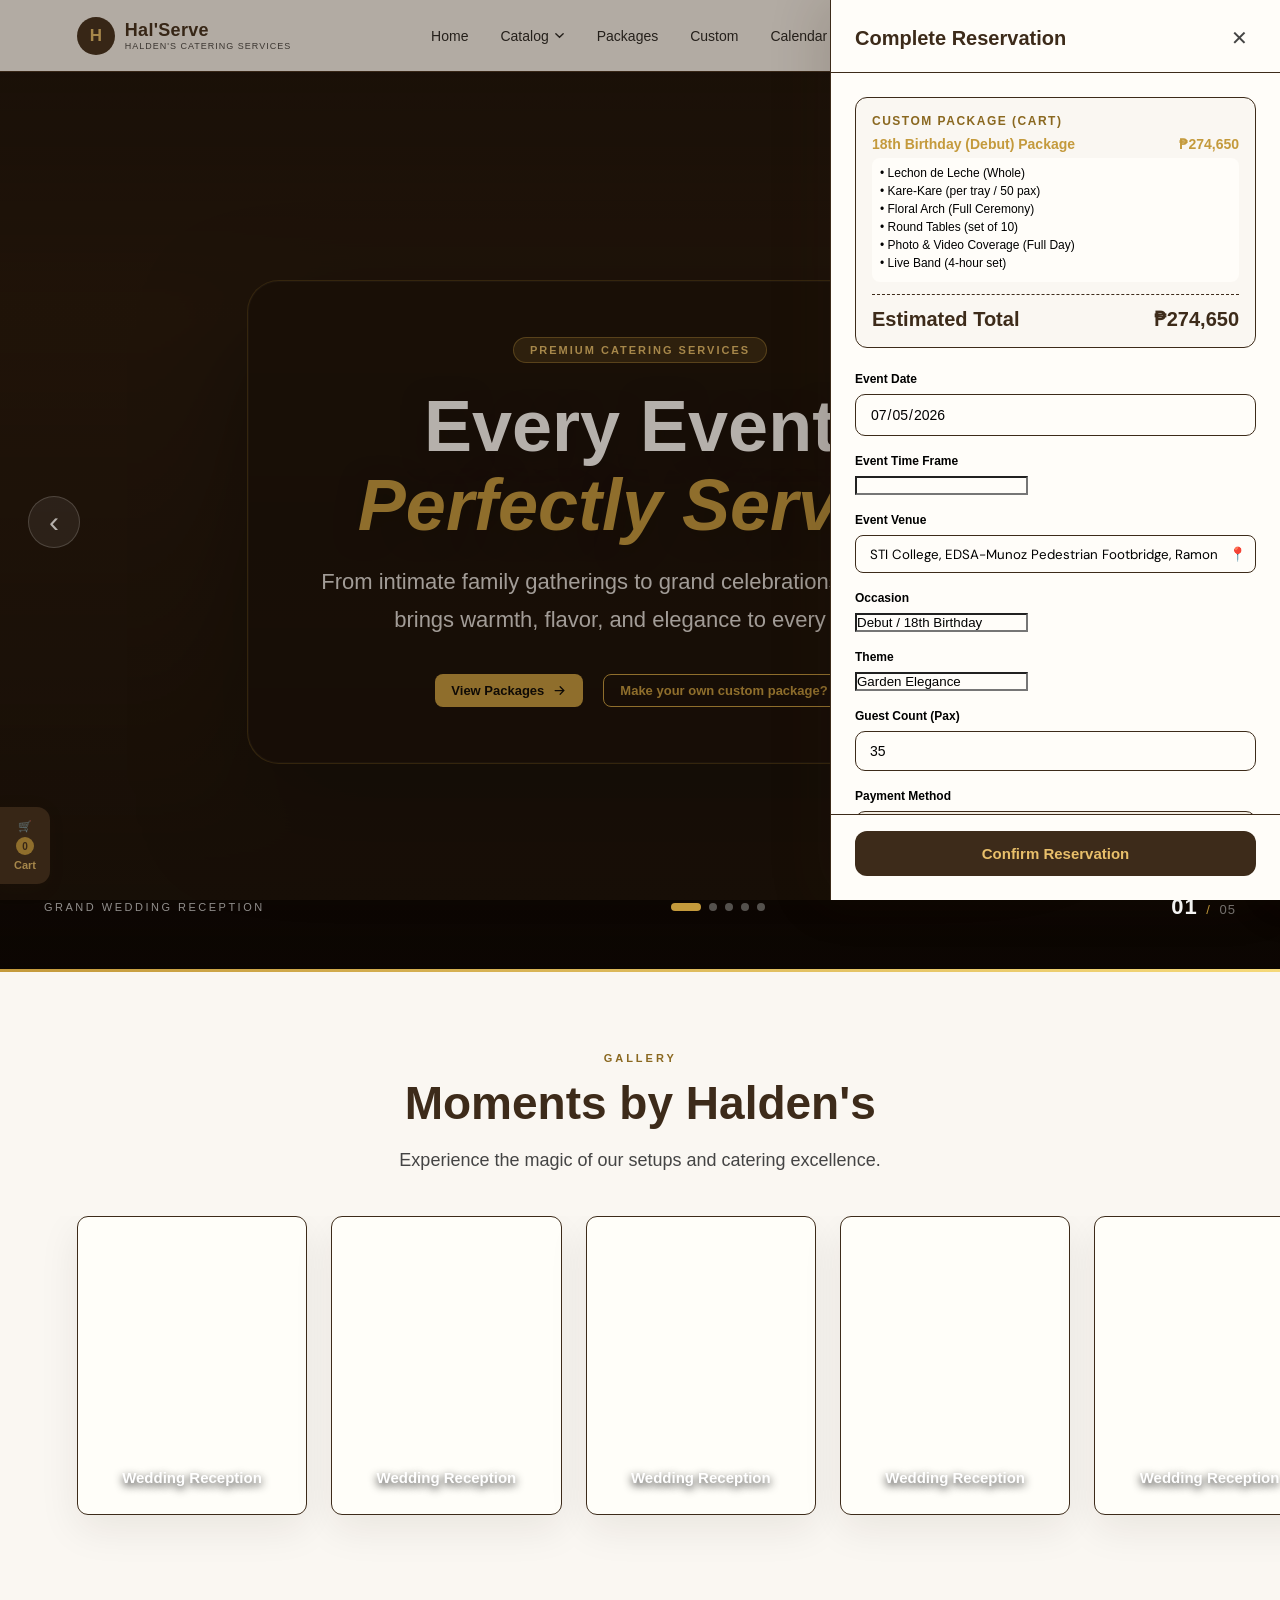
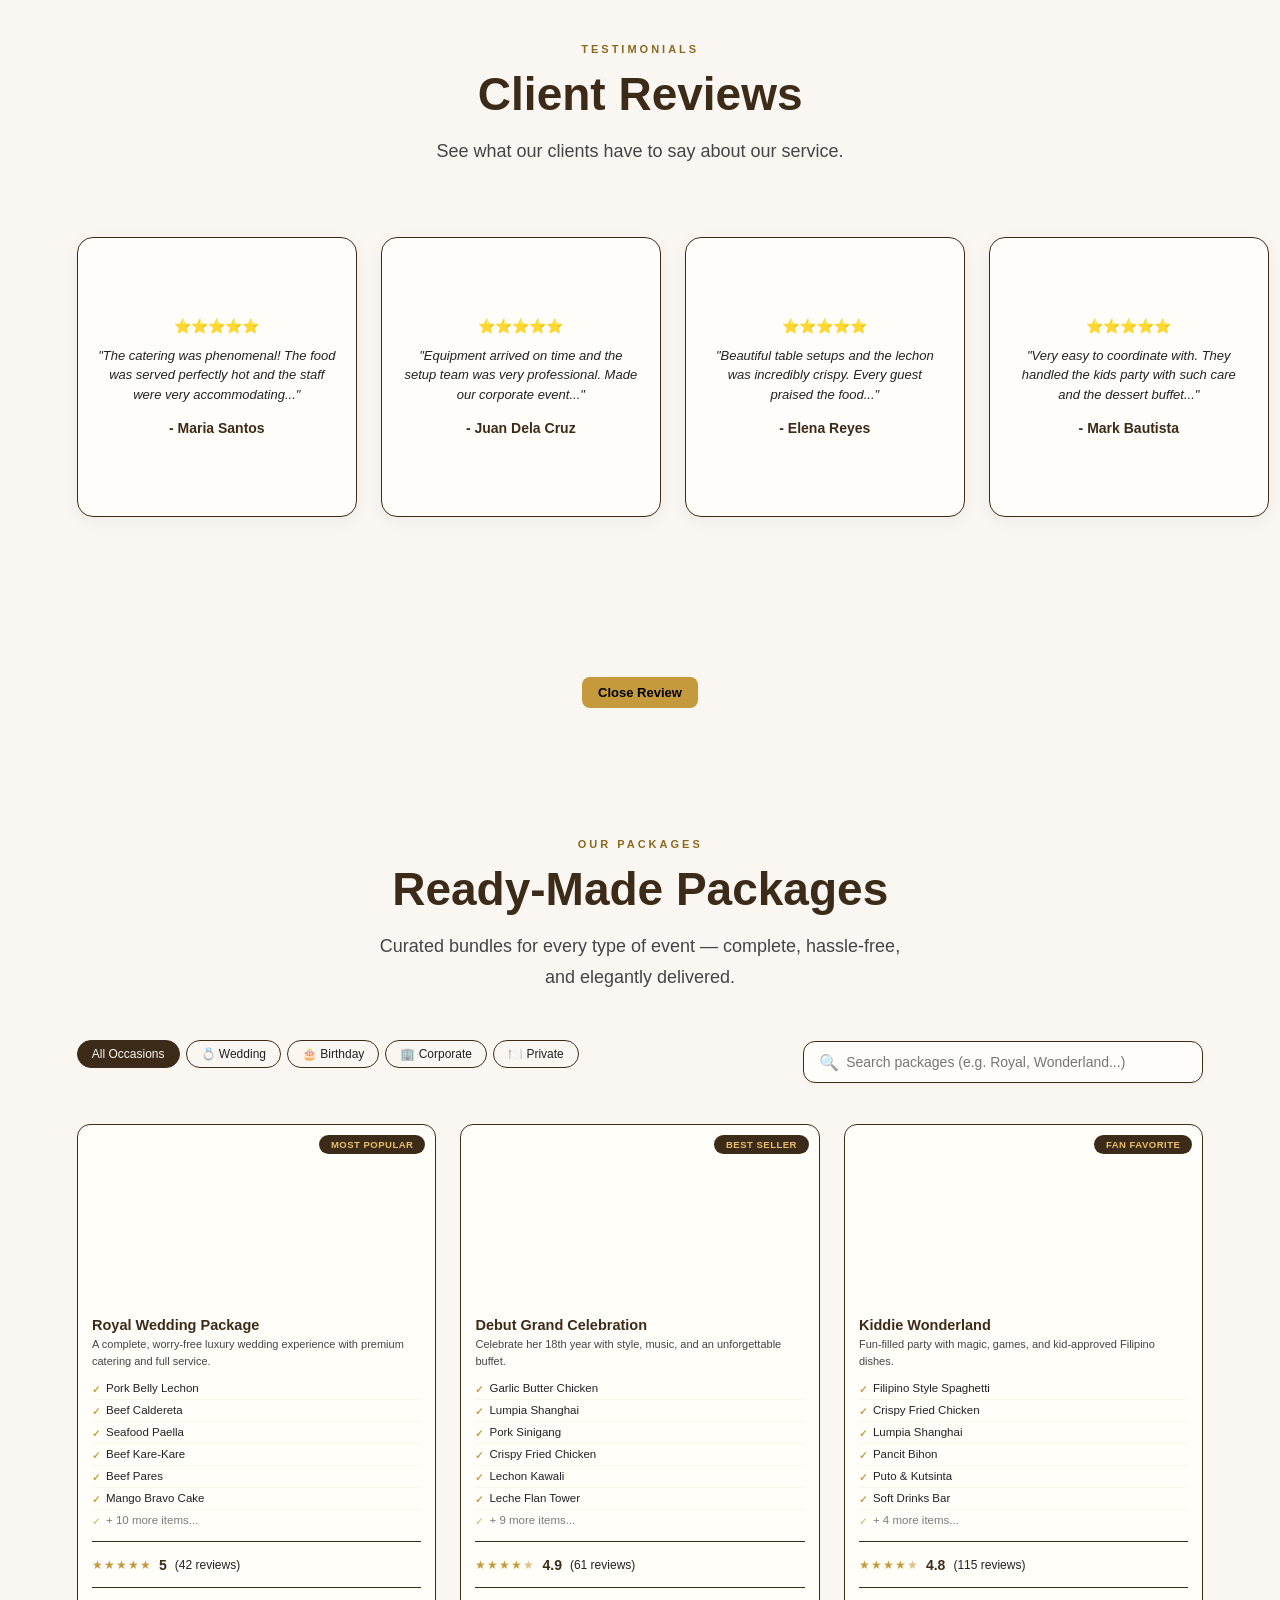
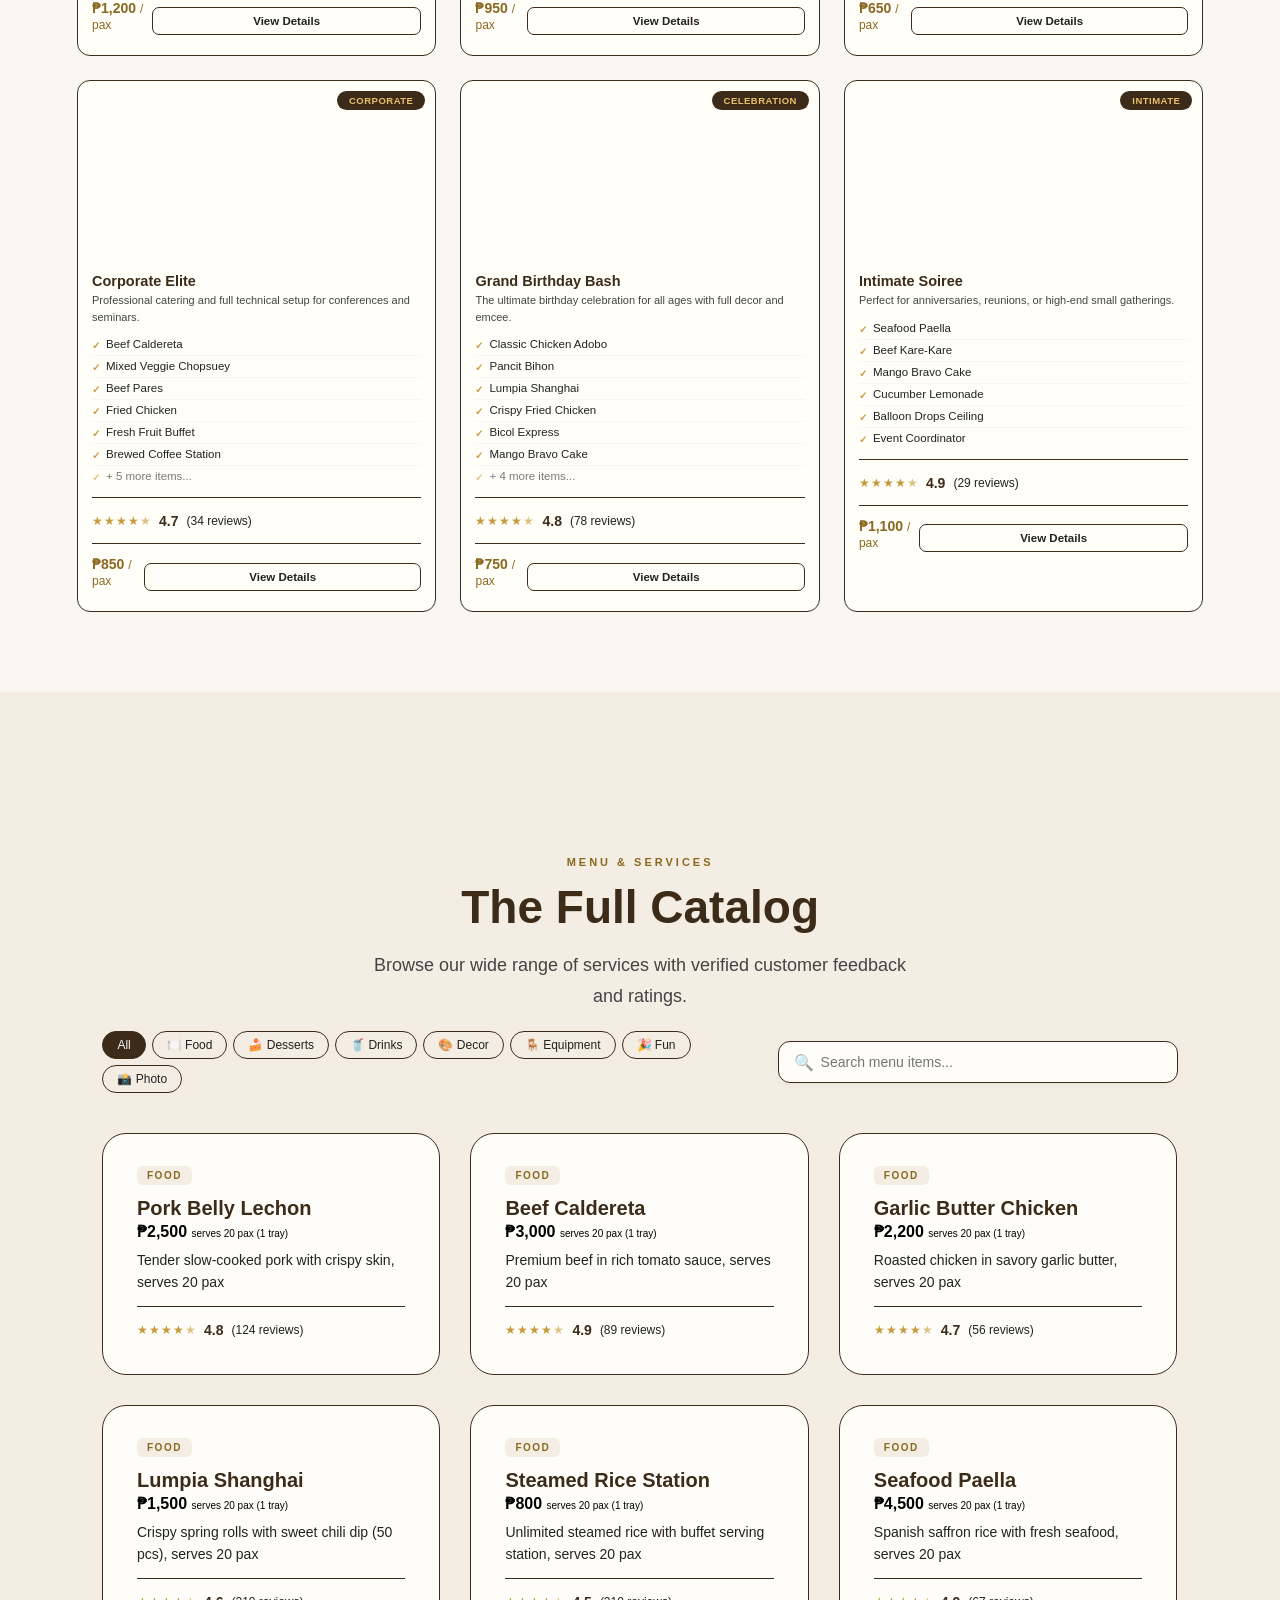
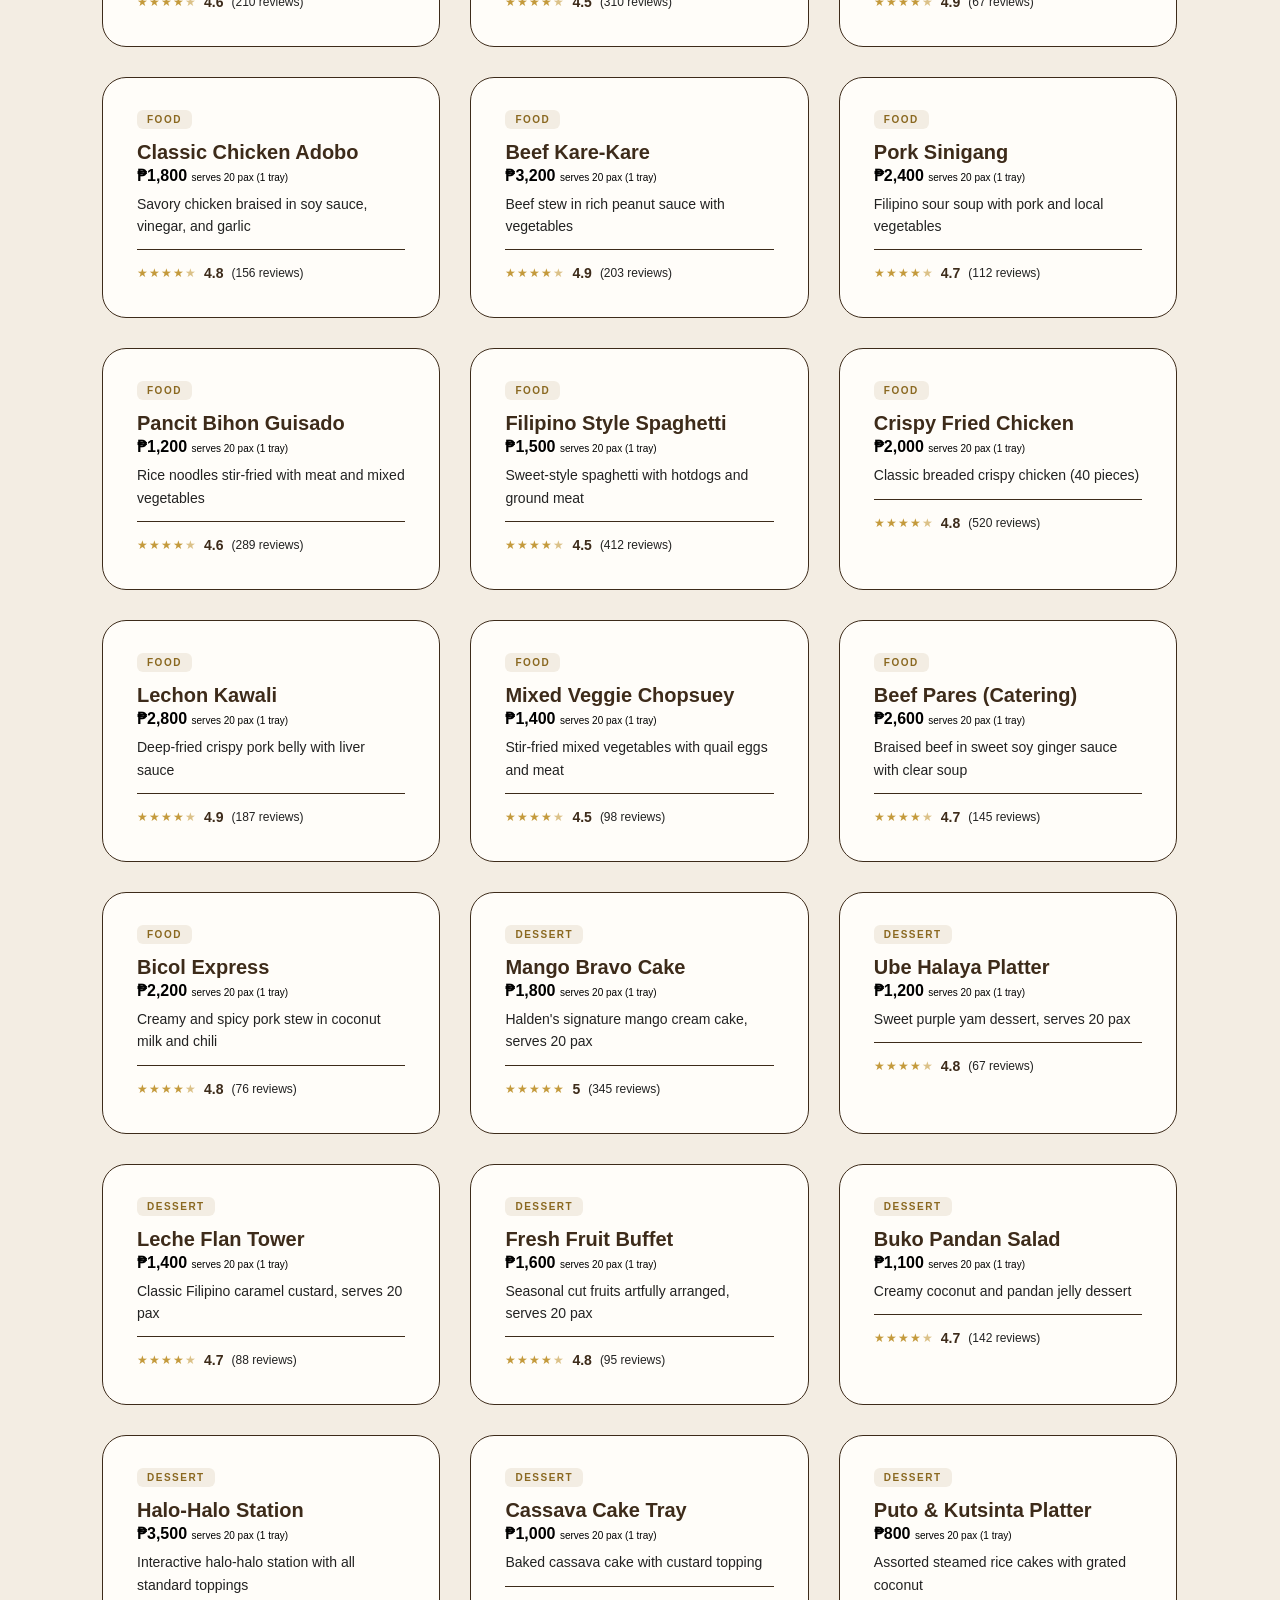
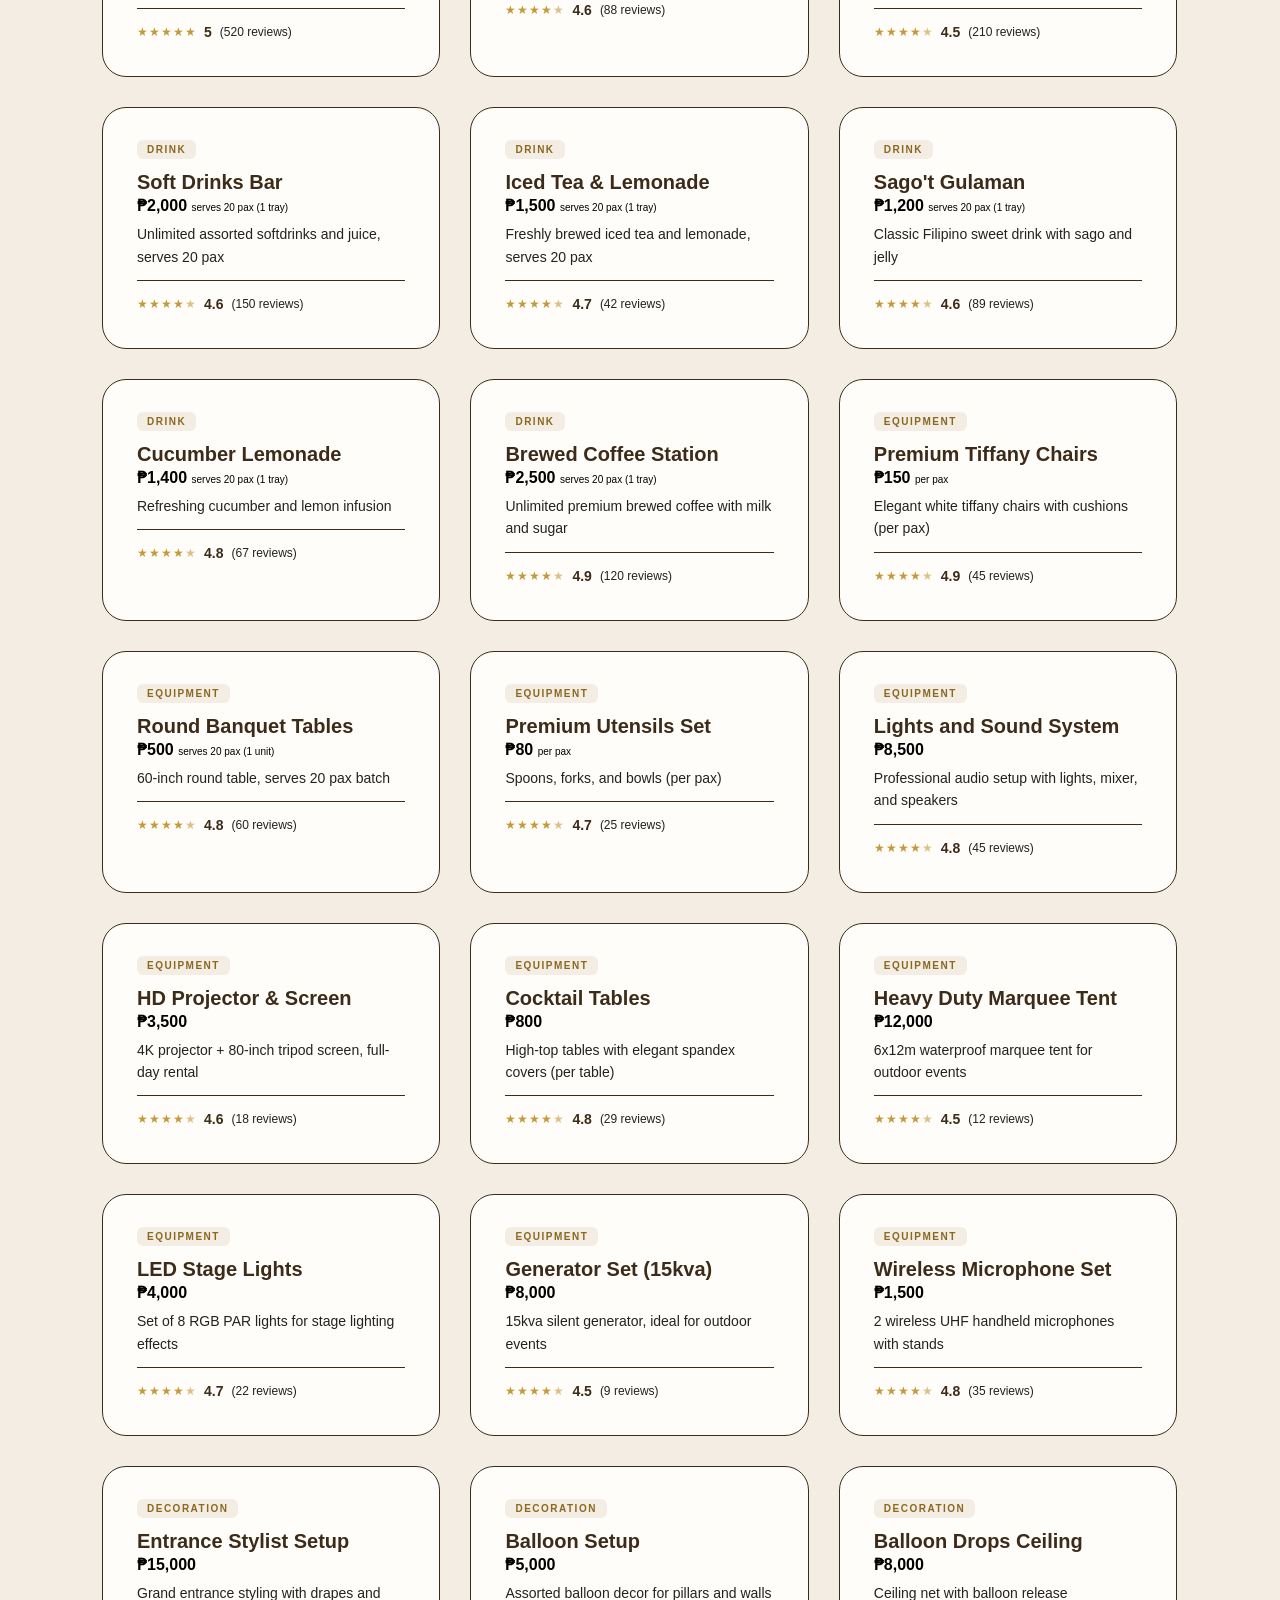
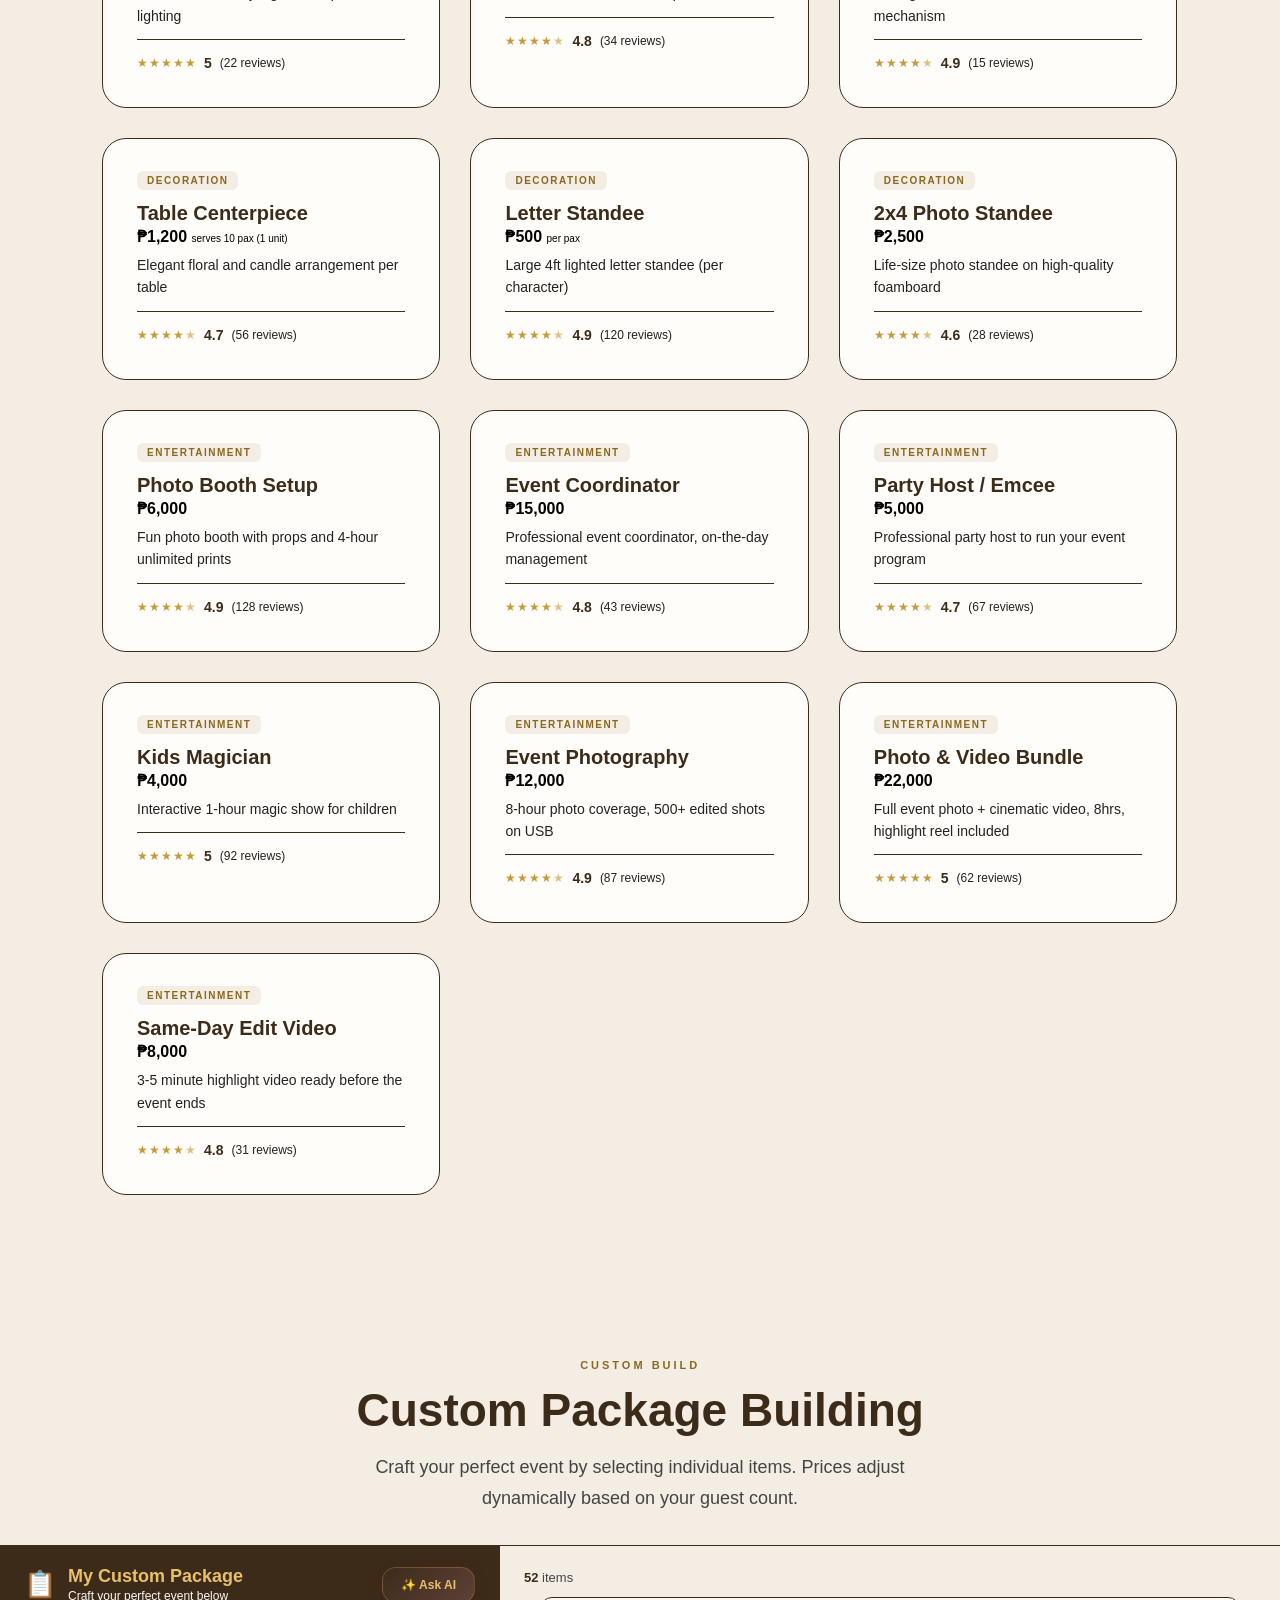
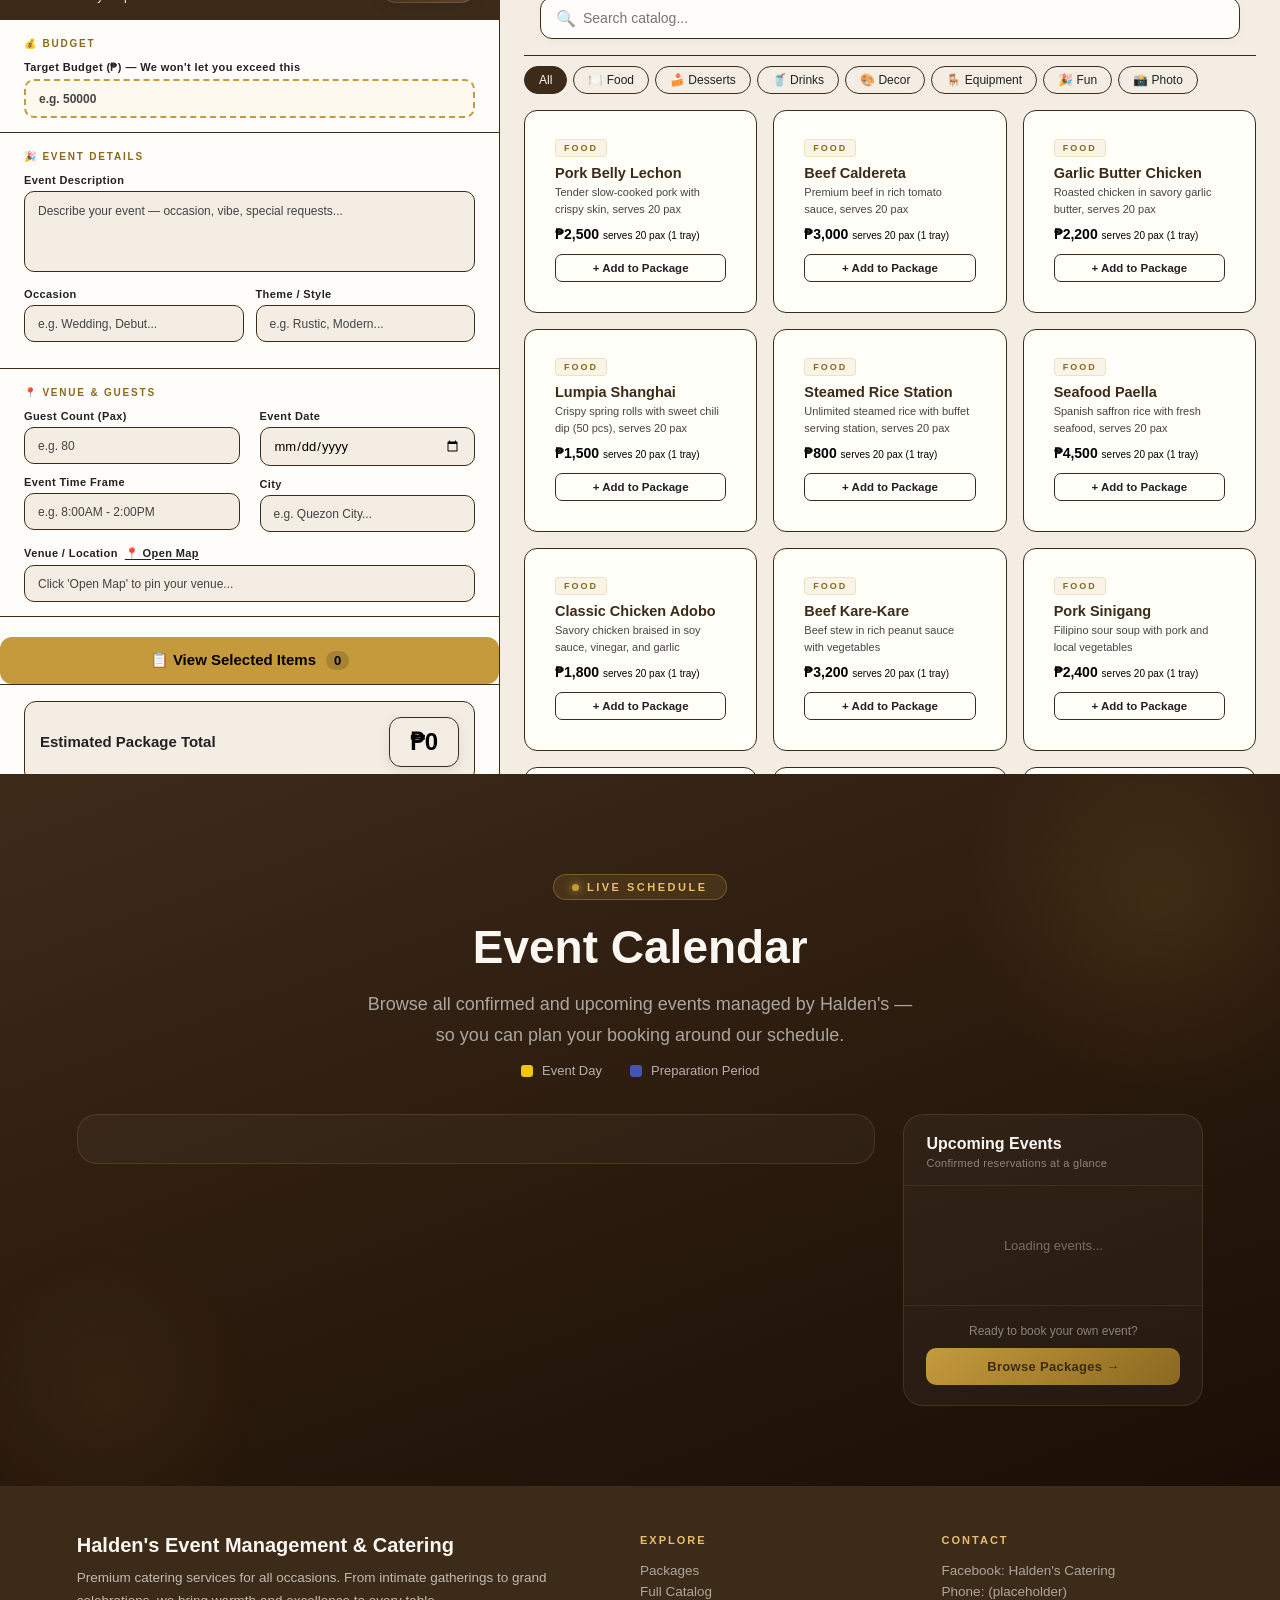
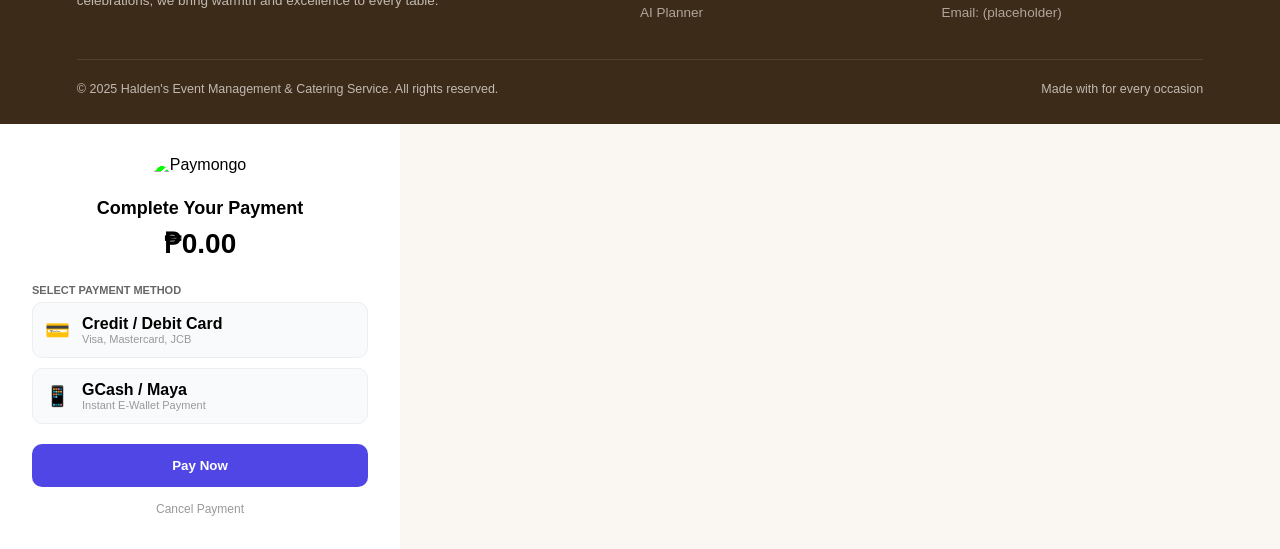
==== commit f1fdd23c: "Add files via upload" ====
--- a/figma_reservation.html
+++ b/figma_reservation.html
@@ -10,8 +10,13 @@
     rel="stylesheet" />
   <link rel="stylesheet" href="style.css" />
   <style>
-    /* ===== FIGMA PREVIEW: kill all animations & force elements visible ===== */
-    *, *::before, *::after { animation: none !important; transition: none !important; }
+    /* ===== FIGMA PREVIEW: kill all animations, transitions & blurs ===== */
+    *, *::before, *::after {
+      animation: none !important;
+      transition: none !important;
+      backdrop-filter: none !important;
+      -webkit-backdrop-filter: none !important;
+    }
     .reveal { opacity: 1 !important; transform: none !important; visibility: visible !important; }
     /* Force checkout drawer open but DON'T block the page */
     #checkout-drawer { transform: translateX(0) !important; }
@@ -22,6 +27,8 @@
       pointer-events: none !important;
       background: rgba(44,30,16,0.35) !important;
     }
+    /* Hero: make content box background solid since blur is removed */
+    .hero-content { background: rgba(12, 6, 2, 0.75) !important; }
   </style>
   <!-- Leaflet Maps -->
   <link rel="stylesheet" href="https://unpkg.com/leaflet@1.9.4/dist/leaflet.css"
@@ -30,8 +37,11 @@
   <script src="https://cdn.jsdelivr.net/npm/chart.js"></script>
   <script src="https://unpkg.com/leaflet@1.9.4/dist/leaflet.js"
     integrity="sha256-20nQCchB9co0qIjJZRGuk2/Z9VM+kNiyxNV1lvTlZBo=" crossorigin=""></script>
-  <!-- FOUC prevention: apply saved theme before first paint -->
-  <script>document.documentElement.setAttribute('data-theme', localStorage.getItem('halden_theme') || 'light');</script>
+  <!-- FOUC prevention: force light mode for Figma preview -->
+  <script>
+    localStorage.setItem('halden_theme', 'light');
+    document.documentElement.setAttribute('data-theme', 'light');
+  </script>
   <script src="https://cdn.jsdelivr.net/npm/fullcalendar@6.1.10/index.global.min.js"></script>
   <script src="https://cdnjs.cloudflare.com/ajax/libs/tesseract.js/4.1.1/tesseract.min.js"></script>
   <script src="https://cdn.jsdelivr.net/npm/jsqr@1.4.0/dist/jsQR.min.js"></script>
@@ -254,6 +264,85 @@
     <div class="mob-fade-carousel reveal delay-3" id="mob-fade-carousel"></div>
   </section>
 
+  <!-- CUSTOMER REVIEWS -->
+  <section id="customer-reviews" style="padding-top: 60px;">
+    <div class="carousel-header">
+      <p class="section-label reveal">Testimonials</p>
+      <h2 class="section-title reveal delay-1">Client Reviews</h2>
+      <p class="section-sub reveal delay-2">See what our clients have to say about our service.</p>
+    </div>
+
+    <div class="carousel-container reveal delay-3" id="reviews-carousel-container" style="padding-top: 30px;">
+      <div class="carousel-track" id="reviews-track" style="animation-duration: 30s;">
+        <!-- Reviews go here -->
+        <div class="review-card" onclick="openReviewModal('Maria Santos', '⭐⭐⭐⭐⭐', 'The catering was phenomenal! The food was served perfectly hot and the staff were very accommodating. Highly recommended for weddings.')">
+          <div class="rc-stars">⭐⭐⭐⭐⭐</div>
+          <p class="rc-text">"The catering was phenomenal! The food was served perfectly hot and the staff were very accommodating..."</p>
+          <div class="rc-author">- Maria Santos</div>
+        </div>
+        <div class="review-card" onclick="openReviewModal('Juan Dela Cruz', '⭐⭐⭐⭐⭐', 'Equipment arrived on time and the setup team was very professional. Made our corporate event completely stress-free.')">
+          <div class="rc-stars">⭐⭐⭐⭐⭐</div>
+          <p class="rc-text">"Equipment arrived on time and the setup team was very professional. Made our corporate event..."</p>
+          <div class="rc-author">- Juan Dela Cruz</div>
+        </div>
+        <div class="review-card" onclick="openReviewModal('Elena Reyes', '⭐⭐⭐⭐⭐', 'Beautiful table setups and the lechon was incredibly crispy. Every guest praised the food. Will definitely book again for our next family reunion.')">
+          <div class="rc-stars">⭐⭐⭐⭐⭐</div>
+          <p class="rc-text">"Beautiful table setups and the lechon was incredibly crispy. Every guest praised the food..."</p>
+          <div class="rc-author">- Elena Reyes</div>
+        </div>
+        <div class="review-card" onclick="openReviewModal('Mark Bautista', '⭐⭐⭐⭐⭐', 'Very easy to coordinate with. They handled the kids party with such care and the dessert buffet was a huge hit!')">
+          <div class="rc-stars">⭐⭐⭐⭐⭐</div>
+          <p class="rc-text">"Very easy to coordinate with. They handled the kids party with such care and the dessert buffet..."</p>
+          <div class="rc-author">- Mark Bautista</div>
+        </div>
+        <!-- Duplicates for seamless carousel -->
+        <div class="review-card" onclick="openReviewModal('Maria Santos', '⭐⭐⭐⭐⭐', 'The catering was phenomenal! The food was served perfectly hot and the staff were very accommodating. Highly recommended for weddings.')">
+          <div class="rc-stars">⭐⭐⭐⭐⭐</div>
+          <p class="rc-text">"The catering was phenomenal! The food was served perfectly hot and the staff were very accommodating..."</p>
+          <div class="rc-author">- Maria Santos</div>
+        </div>
+        <div class="review-card" onclick="openReviewModal('Juan Dela Cruz', '⭐⭐⭐⭐⭐', 'Equipment arrived on time and the setup team was very professional. Made our corporate event completely stress-free.')">
+          <div class="rc-stars">⭐⭐⭐⭐⭐</div>
+          <p class="rc-text">"Equipment arrived on time and the setup team was very professional. Made our corporate event..."</p>
+          <div class="rc-author">- Juan Dela Cruz</div>
+        </div>
+        <div class="review-card" onclick="openReviewModal('Elena Reyes', '⭐⭐⭐⭐⭐', 'Beautiful table setups and the lechon was incredibly crispy. Every guest praised the food. Will definitely book again for our next family reunion.')">
+          <div class="rc-stars">⭐⭐⭐⭐⭐</div>
+          <p class="rc-text">"Beautiful table setups and the lechon was incredibly crispy. Every guest praised the food..."</p>
+          <div class="rc-author">- Elena Reyes</div>
+        </div>
+        <div class="review-card" onclick="openReviewModal('Mark Bautista', '⭐⭐⭐⭐⭐', 'Very easy to coordinate with. They handled the kids party with such care and the dessert buffet was a huge hit!')">
+          <div class="rc-stars">⭐⭐⭐⭐⭐</div>
+          <p class="rc-text">"Very easy to coordinate with. They handled the kids party with such care and the dessert buffet..."</p>
+          <div class="rc-author">- Mark Bautista</div>
+        </div>
+      </div>
+    </div>
+  </section>
+
+  <!-- Review Modal -->
+  <div class="auth-prompt-overlay hidden" id="reviewModal" onclick="closeReviewModal(event)" style="z-index: 10000;">
+    <div class="auth-prompt-modal" style="padding: 50px 40px; text-align:center;">
+      <h3 id="rm-name" style="font-family: Arial, sans-serif; font-size:28px; color:var(--brown); margin-bottom:12px; font-style:italic;"></h3>
+      <div id="rm-stars" style="font-size:20px; margin-bottom:24px;"></div>
+      <p id="rm-text" style="font-size:16px; color:var(--text-mid); line-height:1.7; font-family: Arial, sans-serif;"></p>
+      <button class="btn-primary" style="margin-top:30px; border:none;" onclick="document.getElementById('reviewModal').classList.add('hidden')">Close Review</button>
+    </div>
+  </div>
+  <script>
+    function openReviewModal(name, stars, text) {
+      document.getElementById('rm-name').innerText = name;
+      document.getElementById('rm-stars').innerText = stars;
+      document.getElementById('rm-text').innerText = '"' + text + '"';
+      document.getElementById('reviewModal').classList.remove('hidden');
+    }
+    function closeReviewModal(e) {
+      if(e.target.id === 'reviewModal') {
+        e.target.classList.add('hidden');
+      }
+    }
+  </script>
+
   <!-- PACKAGES -->
   <section id="packages">
     <div class="packages-header">
@@ -373,20 +462,28 @@
           <!-- Venue & Guests Section -->
           <div class="cpkg-section">
             <div class="cpkg-section-lbl">📍 Venue &amp; Guests</div>
-            <div class="cpkg-row-3">
-              <div class="cpkg-field">
-                <label for="cpkg-pax">Guest Count (Pax)</label>
-                <input type="number" id="cpkg-pax" class="cpkg-input" placeholder="e.g. 80" min="1"
-                  oninput="renderCat(); renderFullCatalog(); renderCustomPkg(); updateDawContextBar();" />
+            <div style="display:grid; grid-template-columns: 1fr 1fr; gap:20px; margin-bottom:15px;">
+              <div class="cpkg-col">
+                <div class="cpkg-field" style="margin-bottom:12px;">
+                  <label for="cpkg-pax">Guest Count (Pax)</label>
+                  <input type="number" id="cpkg-pax" class="cpkg-input" placeholder="e.g. 80" min="1"
+                    oninput="renderCat(); renderFullCatalog(); renderCustomPkg(); updateDawContextBar();" />
+                </div>
+                <div class="cpkg-field" style="margin-bottom:0;">
+                  <label for="cpkg-timeframe">Event Time Frame</label>
+                  <input type="text" id="cpkg-timeframe" class="cpkg-input" placeholder="e.g. 8:00AM - 2:00PM" onchange="renderCustomPkg()" />
+                </div>
               </div>
-              <div class="cpkg-field">
-                <label for="cpkg-date">Event Date</label>
-                <input type="date" id="cpkg-date" class="cpkg-input" onchange="renderCustomPkg()" />
-              </div>
-              <div class="cpkg-field">
-                <label for="cpkg-city">City</label>
-                <input type="text" id="cpkg-city" class="cpkg-input" placeholder="e.g. Quezon City..."
-                  onfocus="openDataPanel('city')" onblur="closeDataPanelDelay()" oninput="openDataPanel('city')" />
+              <div class="cpkg-col">
+                <div class="cpkg-field" style="margin-bottom:12px;">
+                  <label for="cpkg-date">Event Date</label>
+                  <input type="date" id="cpkg-date" class="cpkg-input" onchange="renderCustomPkg()" />
+                </div>
+                <div class="cpkg-field" style="margin-bottom:0;">
+                  <label for="cpkg-city">City</label>
+                  <input type="text" id="cpkg-city" class="cpkg-input" placeholder="e.g. Quezon City..."
+                    onfocus="openDataPanel('city')" onblur="closeDataPanelDelay()" oninput="openDataPanel('city')" />
+                </div>
               </div>
             </div>
             <div class="cpkg-field">
@@ -898,6 +995,7 @@
       <div class="chk-summary" id="chk-summary"></div>
       <div class="chk-form">
         <div class="chk-field"><label>Event Date</label><input type="date" id="chk-date" readonly style="background:var(--bg3); cursor:not-allowed;" /></div>
+        <div class="chk-field"><label>Event Time Frame</label><input type="text" id="chk-timeframe" readonly style="background:var(--bg3); cursor:not-allowed;" /></div>
         <div class="chk-field">
           <label>Event Venue</label>
           <div style="position:relative;display:flex;align-items:center;">
--- a/style.css
+++ b/style.css
@@ -7,11 +7,11 @@
       --gold-dark: #8a6820;
       --brown: #3d2b1a;
       --brown-light: #6b4c2e;
-      --text: #2c1e10;
-      --text-mid: #6b5340;
-      --text-light: #a08060;
+      --text: #000000;
+      --text-mid: #222222;
+      --text-light: #444444;
       --card-bg: #fffef9;
-      --border: rgba(196, 154, 60, 0.18);
+      --border: var(--brown);
       --shadow: 0 8px 40px rgba(44, 30, 16, 0.10);
       --nav-h: 72px;
       --bg1: var(--cream);
@@ -34,7 +34,7 @@
     body {
       background: var(--cream);
       color: var(--text);
-      font-family: 'DM Sans', sans-serif;
+      font-family: Arial, sans-serif;
       overflow-x: hidden;
     }
 
@@ -54,7 +54,7 @@
     }
 
     .nav-logo {
-      font-family: 'Playfair Display', serif;
+      font-family: Arial, sans-serif;
       font-weight: 700;
       color: var(--brown);
       display: flex;
@@ -94,7 +94,7 @@
       color: var(--text-light);
       letter-spacing: 1.5px;
       text-transform: uppercase;
-      font-family: 'DM Sans', sans-serif;
+      font-family: Arial, sans-serif;
     }
 
     .nav-center {
@@ -203,7 +203,7 @@
     }
 
     .hal-serve-label {
-      font-family: 'Playfair Display', serif;
+      font-family: Arial, sans-serif;
       font-weight: 700;
       color: var(--gold);
       font-size: 16px;
@@ -393,7 +393,7 @@
     }
 
     .hero-title {
-      font-family: 'Playfair Display', serif;
+      font-family: Arial, sans-serif;
       font-size: clamp(38px, 6vw, 72px);
       font-weight: 700; line-height: 1.1; color: #fff;
       margin-bottom: 18px;
@@ -402,7 +402,7 @@
     .hero-title em { font-style: italic; color: var(--gold); }
 
     .hero-sub {
-      font-family: 'Cormorant Garamond', serif;
+      font-family: Arial, sans-serif;
       font-size: clamp(17px, 2.2vw, 22px);
       font-weight: 300; color: rgba(255,255,255,0.88);
       line-height: 1.7; margin-bottom: 36px;
@@ -466,7 +466,7 @@
     }
     .hero-dot.active { width: 30px; border-radius: 4px; background: var(--gold); }
     .hero-counter { font-size: 13px; color: rgba(255,255,255,0.45); letter-spacing: 1px; }
-    .hero-counter-cur { color: #fff; font-size: 22px; font-weight: 700; font-family: 'Playfair Display', serif; }
+    .hero-counter-cur { color: #fff; font-size: 22px; font-weight: 700; font-family: Arial, sans-serif; }
     .hero-counter-sep { color: var(--gold); margin: 0 4px; }
 
     /* --- PROGRESS BAR --- */
@@ -549,7 +549,7 @@
     }
 
     .section-title {
-      font-family: 'Playfair Display', serif;
+      font-family: Arial, sans-serif;
       font-size: clamp(28px, 4vw, 46px);
       font-weight: 700;
       color: var(--brown);
@@ -558,7 +558,7 @@
     }
 
     .section-sub {
-      font-family: 'Cormorant Garamond', serif;
+      font-family: Arial, sans-serif;
       font-size: clamp(16px, 2vw, 18px);
       color: var(--text-light);
       line-height: 1.7;
@@ -639,7 +639,7 @@
 
     .c-img p {
       font-size: 15px;
-      font-family: 'DM Sans', sans-serif;
+      font-family: Arial, sans-serif;
       margin-top: 12px;
       font-weight: 600;
       color: var(--brown-light);
@@ -683,7 +683,7 @@
       color: #fff;
       font-size: 14px;
       font-weight: 600;
-      font-family: 'Playfair Display', serif;
+      font-family: Arial, sans-serif;
       letter-spacing: 0.3px;
     }
 
@@ -901,7 +901,7 @@
 
     /* Override FullCalendar colors for dark theme */
     #public-calendar .fc-toolbar-title {
-      font-family: 'Playfair Display', serif;
+      font-family: Arial, sans-serif;
       color: var(--cream);
       font-size: 22px;
     }
@@ -910,7 +910,7 @@
       background: rgba(196,154,60,0.2) !important;
       border: 1px solid rgba(196,154,60,0.35) !important;
       color: var(--gold-light) !important;
-      font-family: 'DM Sans', sans-serif !important;
+      font-family: Arial, sans-serif !important;
       font-size: 12px !important;
       font-weight: 600 !important;
       letter-spacing: 0.3px !important;
@@ -989,7 +989,7 @@
     }
 
     .ev-cal-side-title {
-      font-family: 'Playfair Display', serif;
+      font-family: Arial, sans-serif;
       font-size: 16px;
       font-weight: 700;
       color: var(--cream);
@@ -1043,7 +1043,7 @@
     }
 
     .ev-cal-date-day {
-      font-family: 'Playfair Display', serif;
+      font-family: Arial, sans-serif;
       font-size: 18px;
       font-weight: 700;
       color: var(--gold);
@@ -1136,7 +1136,7 @@
       color: var(--brown);
       border: none;
       border-radius: 10px;
-      font-family: 'DM Sans', sans-serif;
+      font-family: Arial, sans-serif;
       font-size: 13px;
       font-weight: 700;
       cursor: pointer;
@@ -1189,7 +1189,7 @@
       border-radius: 12px;
       border: 1px solid var(--border);
       background: var(--warm-white);
-      font-family: 'DM Sans', sans-serif;
+      font-family: Arial, sans-serif;
       font-size: 14px;
       color: var(--text);
       transition: all 0.25s cubic-bezier(0.4, 0, 0.2, 1);
@@ -1290,7 +1290,7 @@
     }
 
     .full-cat-name {
-      font-family: 'Playfair Display', serif;
+      font-family: Arial, sans-serif;
       font-size: 14px;
       font-weight: 600;
       color: var(--brown);
@@ -1395,7 +1395,7 @@
     }
 
     .pkg-name {
-      font-family: 'Playfair Display', serif;
+      font-family: Arial, sans-serif;
       font-size: 20px;
       font-weight: 700;
       color: var(--brown);
@@ -1409,7 +1409,7 @@
     }
 
     .pkg-price {
-      font-family: 'Playfair Display', serif;
+      font-family: Arial, sans-serif;
       font-size: 24px;
       font-weight: 600;
       color: var(--gold-dark);
@@ -1418,7 +1418,7 @@
 
     .pkg-price span {
       font-size: 13px;
-      font-family: 'DM Sans';
+      font-family: Arial, sans-serif;
       color: var(--text-light);
       font-weight: 400;
     }
@@ -1502,6 +1502,8 @@
       display: flex;
       align-items: center;
       justify-content: space-between;
+      background: var(--brown);
+      color: var(--gold-light);
     }
 
     .cpkg-hdr-title {
@@ -1513,15 +1515,15 @@
     .cpkg-icon { font-size: 26px; flex-shrink: 0; }
 
     .cpkg-title {
-      font-family: 'Playfair Display', serif;
+      font-family: Arial, sans-serif;
       font-size: 18px;
       font-weight: 700;
-      color: var(--brown);
+      color: var(--gold-light);
     }
 
     .cpkg-subtitle {
       font-size: 12px;
-      color: var(--text-light);
+      color: var(--cream);
       font-weight: 400;
       margin-top: 2px;
     }
@@ -1579,7 +1581,7 @@
 
     .cpkg-field { margin-bottom: 12px; }
     .cpkg-field:last-child { margin-bottom: 0; }
-
+    
     .cpkg-field label {
       display: block;
       font-size: 11px;
@@ -1587,6 +1589,69 @@
       letter-spacing: 0.4px;
       color: var(--text-mid);
       margin-bottom: 5px;
+    }
+
+    .cpkg-vip-toggle {
+      background: var(--cream2);
+      padding: 8px 12px;
+      border-radius: 8px;
+      border: 1.5px solid var(--border);
+      display: flex;
+      align-items: center;
+    }
+
+    .mt-list-container {
+      display: flex;
+      flex-direction: column;
+      gap: 8px;
+      margin-bottom: 12px;
+    }
+
+    .mt-list-item {
+      display: flex;
+      justify-content: space-between;
+      align-items: center;
+      padding: 10px 14px;
+      background: var(--bg3);
+      border: 1px solid var(--border);
+      border-radius: 10px;
+      animation: slideInMT 0.3s ease-out;
+    }
+
+    .mt-list-item .mt-info {
+      display: flex;
+      flex-direction: column;
+      gap: 2px;
+    }
+
+    .mt-list-item .mt-date {
+      font-size: 13px;
+      font-weight: 600;
+      color: var(--brown);
+    }
+
+    .mt-list-item .mt-time {
+      font-size: 11px;
+      color: var(--text-dim);
+    }
+
+    .btn-rm-mt {
+      background: none;
+      border: none;
+      color: #e74c3c;
+      font-size: 18px;
+      cursor: pointer;
+      opacity: 0.6;
+      transition: opacity 0.2s;
+    }
+
+    .btn-rm-mt:hover {
+      opacity: 1;
+    }
+
+    @keyframes slideInMT {
+      from { opacity: 0; transform: translateX(-10px); }
+      to { opacity: 1; transform: translateX(0); }
     }
 
     .cpkg-input,
@@ -1597,7 +1662,7 @@
       border: 1.5px solid var(--border);
       border-radius: 10px;
       color: var(--text);
-      font-family: 'DM Sans', sans-serif;
+      font-family: Arial, sans-serif;
       font-size: 13px;
       outline: none;
       transition: border-color 0.18s, box-shadow 0.18s;
@@ -1746,7 +1811,7 @@
     }
 
     .cpkg-total-amt {
-      font-family: 'Playfair Display', serif;
+      font-family: Arial, sans-serif;
       font-size: 18px;
       font-weight: 700;
       color: var(--brown);
@@ -1938,7 +2003,7 @@
     }
 
     .ai-name {
-      font-family: 'Playfair Display', serif;
+      font-family: Arial, sans-serif;
       font-size: 15px;
       font-weight: 700;
       color: var(--brown);
@@ -2125,7 +2190,7 @@
       border: 1px solid var(--border);
       border-radius: 10px;
       color: var(--text);
-      font-family: 'DM Sans', sans-serif;
+      font-family: Arial, sans-serif;
       font-size: 13px;
       outline: none;
       resize: none;
@@ -2348,7 +2413,12 @@
     }
 
     .cat-cat-lbl {
-      font-size: 9.5px;
+      display: inline-block;
+      padding: 3px 8px;
+      background: rgba(196, 154, 60, 0.1);
+      border: 1px solid rgba(196, 154, 60, 0.2);
+      border-radius: 4px;
+      font-size: 9px;
       font-weight: 600;
       letter-spacing: 2px;
       text-transform: uppercase;
@@ -2357,7 +2427,7 @@
     }
 
     .cat-n {
-      font-family: 'Playfair Display', serif;
+      font-family: Arial, sans-serif;
       font-size: 14.5px;
       font-weight: 600;
       color: var(--brown);
@@ -2559,7 +2629,7 @@
     }
 
     .cart-ttl {
-      font-family: 'Playfair Display', serif;
+      font-family: Arial, sans-serif;
       font-size: 18px;
       font-weight: 700;
       color: var(--brown);
@@ -2683,7 +2753,7 @@
     }
 
     .cart-tot-amt {
-      font-family: 'Playfair Display', serif;
+      font-family: Arial, sans-serif;
       font-size: 22px;
       font-weight: 700;
       color: var(--brown);
@@ -2761,7 +2831,7 @@
     }
 
     .ft-brand {
-      font-family: 'Playfair Display', serif;
+      font-family: Arial, sans-serif;
       font-size: 20px;
       color: var(--cream);
       font-weight: 700;
@@ -3177,7 +3247,7 @@
     }
 
     .auth-brand-name {
-      font-family: 'Playfair Display', serif;
+      font-family: Arial, sans-serif;
       font-size: 15px;
       font-weight: 700;
       color: var(--brown);
@@ -3213,7 +3283,7 @@
     .auth-tab {
       flex: 1;
       padding: 10px;
-      font-family: 'DM Sans', sans-serif;
+      font-family: Arial, sans-serif;
       font-size: 13px;
       font-weight: 600;
       border: none;
@@ -3249,7 +3319,7 @@
     }
 
     .auth-welcome h3 {
-      font-family: 'Playfair Display', serif;
+      font-family: Arial, sans-serif;
       font-size: 22px;
       font-weight: 700;
       color: var(--brown);
@@ -3283,7 +3353,7 @@
       border: 1.5px solid var(--border);
       border-radius: 10px;
       color: var(--text);
-      font-family: 'DM Sans', sans-serif;
+      font-family: Arial, sans-serif;
       font-size: 14px;
       outline: none;
       transition: border-color 0.18s;
@@ -3383,7 +3453,7 @@
     }
 
     .auth-user-name {
-      font-family: 'Playfair Display', serif;
+      font-family: Arial, sans-serif;
       font-size: 20px;
       font-weight: 700;
       color: var(--brown);
@@ -3467,7 +3537,7 @@
     }
 
     .prof-ttl {
-      font-family: 'Playfair Display', serif;
+      font-family: Arial, sans-serif;
       font-size: 20px;
       font-weight: 700;
       color: var(--brown);
@@ -3518,7 +3588,7 @@
     }
 
     .prof-name {
-      font-family: 'Playfair Display', serif;
+      font-family: Arial, sans-serif;
       font-size: 18px;
       font-weight: 700;
       color: var(--brown);
@@ -3729,7 +3799,7 @@
     }
 
     .chk-ttl {
-      font-family: 'Playfair Display', serif;
+      font-family: Arial, sans-serif;
       font-size: 20px;
       font-weight: 700;
       color: var(--brown);
@@ -3783,7 +3853,7 @@
     }
 
     .chk-sum-tot {
-      font-family: 'Playfair Display', serif;
+      font-family: Arial, sans-serif;
       font-size: 20px;
       font-weight: 700;
       color: var(--brown);
@@ -3816,7 +3886,7 @@
       border: 1.5px solid var(--border);
       border-radius: 10px;
       color: var(--text);
-      font-family: 'DM Sans', sans-serif;
+      font-family: Arial, sans-serif;
       font-size: 14px;
       outline: none;
       transition: border-color 0.18s;
@@ -3921,7 +3991,7 @@
       font-weight: 600;
       cursor: pointer;
       transition: all 0.2s;
-      font-family: 'DM Sans', sans-serif;
+      font-family: Arial, sans-serif;
       white-space: nowrap;
     }
     .theme-toggle-btn:hover {
@@ -4222,7 +4292,7 @@
       gap: 4px;
     }
     .map-ttl {
-      font-family: 'Playfair Display', serif;
+      font-family: Arial, sans-serif;
       font-size: 20px;
       font-weight: 700;
       color: var(--brown);
@@ -4262,7 +4332,7 @@
       border: 1.5px solid var(--border);
       border-radius: 8px;
       background: var(--cream2);
-      font-family: 'DM Sans', sans-serif;
+      font-family: Arial, sans-serif;
       font-size: 14px;
       outline: none;
       transition: border-color 0.2s;
@@ -4343,7 +4413,7 @@
       gap: 4px;
     }
     .map-ttl {
-      font-family: 'Playfair Display', serif;
+      font-family: Arial, sans-serif;
       font-size: 20px;
       font-weight: 700;
       color: var(--brown);
@@ -4383,7 +4453,7 @@
       border: 1.5px solid var(--border);
       border-radius: 8px;
       background: var(--cream2);
-      font-family: 'DM Sans', sans-serif;
+      font-family: Arial, sans-serif;
       font-size: 14px;
       outline: none;
       transition: border-color 0.2s;
@@ -4432,7 +4502,7 @@
       box-shadow: 0 8px 24px rgba(44, 30, 16, 0.25);
     }
     
-    #map-overlay, #chk-map-overlay {
+    #map-overlay, #chk-map-overlay, #mt-time-overlay {
       display: none;
       position: fixed;
       inset: 0;
@@ -4440,7 +4510,7 @@
       backdrop-filter: blur(4px);
       z-index: 1900;
     }
-    #map-overlay.on, #chk-map-overlay.on {
+    #map-overlay.on, #chk-map-overlay.on, #mt-time-overlay.on {
       display: block;
     }
 
@@ -4484,7 +4554,7 @@
   font-size: 32px;
 }
 .data-title {
-  font-family: 'Playfair Display', serif;
+  font-family: Arial, sans-serif;
   font-size: 24px;
   font-weight: 700;
   color: var(--brown);
@@ -4567,7 +4637,7 @@
   color: var(--text);
 }
 .cpkg-view-title {
-  font-family: 'Playfair Display', serif;
+  font-family: Arial, sans-serif;
   font-weight: 700;
   font-size: 20px;
   color: var(--brown);
@@ -4665,7 +4735,7 @@
 }
 
 .error-title {
-  font-family: 'Playfair Display', serif;
+  font-family: Arial, sans-serif;
   font-size: 28px;
   font-weight: 700;
   color: var(--gold);
@@ -4758,7 +4828,7 @@
   font-weight: 700;
 }
 .full-cat-name {
-  font-family: 'Playfair Display', serif;
+  font-family: Arial, sans-serif;
   font-size: 20px;
   font-weight: 700;
   color: var(--brown);
@@ -4845,7 +4915,7 @@
   display: flex;
   align-items: center;
   gap: 12px;
-  font-family: 'Playfair Display', serif;
+  font-family: Arial, sans-serif;
   font-size: 20px;
   font-weight: 700;
   color: var(--brown);
@@ -4973,7 +5043,7 @@
   margin-bottom: 40px;
 }
 .dash-hdr h1 {
-  font-family: 'Playfair Display', serif;
+  font-family: Arial, sans-serif;
   font-size: 36px;
   margin-bottom: 8px;
   color: var(--brown);
@@ -5546,7 +5616,7 @@
   box-shadow: 0 30px 90px rgba(0,0,0,0.3);
   position: relative;
   transform: scale(0.9);
-  transition: transform 0.35s cubic-bezier(0.34, 1.56, 0.64, 1);
+  transition: transform 0.35s cubic-bezier(0.34, 1.56, 0.64, 1.275);
   border: 1px solid var(--border);
 }
 
@@ -5590,7 +5660,7 @@
 }
 
 .dm-title {
-  font-family: 'Playfair Display', serif;
+  font-family: Arial, sans-serif;
   font-size: 28px;
   font-weight: 700;
   color: var(--brown);
@@ -5705,3 +5775,444 @@
   color: var(--primary) !important;
   background: rgba(212, 175, 55, 0.05) !important;
 }
+
+/* ===== RESERVATION WAIT MODAL ===== */
+#res-wait-overlay {
+    position: fixed;
+    top: 0; left: 0;
+    width: 100%; height: 100%;
+    background: rgba(10, 5, 2, 0.85);
+    backdrop-filter: blur(8px);
+    display: none;
+    z-index: 3500;
+    justify-content: center;
+    align-items: center;
+}
+#res-wait-overlay.on {
+    display: flex;
+}
+#res-wait-modal {
+    background: var(--bg3);
+    border: 1px solid var(--border);
+    border-radius: 24px;
+    box-shadow: 0 24px 64px rgba(0,0,0,0.4);
+    transform: scale(0.9);
+    transition: all 0.3s cubic-bezier(0.34, 1.56, 0.64, 1);
+    opacity: 0;
+    pointer-events: none;
+}
+#res-wait-overlay.on #res-wait-modal {
+    transform: scale(1);
+    opacity: 1;
+    pointer-events: all;
+}
+
+
+
+
+/* CUSTOMER REVIEWS CAROUSEL */
+.review-card {
+  width: 280px;
+  height: 280px;
+  border-radius: 50%;
+  background: var(--card-bg);
+  border: 1px solid var(--border);
+  display: flex;
+  flex-direction: column;
+  align-items: center;
+  justify-content: center;
+  text-align: center;
+  padding: 30px;
+  cursor: pointer;
+  box-shadow: 0 4px 20px rgba(0,0,0,0.05);
+  transition: transform 0.3s, box-shadow 0.3s;
+  flex-shrink: 0;
+}
+.review-card:hover {
+  transform: translateY(-5px);
+  box-shadow: 0 12px 30px rgba(196,154,60,0.15);
+  border-color: var(--gold);
+}
+.rc-stars { font-size: 14px; margin-bottom: 12px; }
+.rc-text { font-size: 13px; color: var(--text-mid); line-height: 1.5; margin-bottom: 16px; font-style: italic; display: -webkit-box; -webkit-line-clamp: 4; -webkit-box-orient: vertical; overflow: hidden; }
+.rc-author { font-size: 14px; font-weight: 700; color: var(--brown); font-family: Arial, sans-serif; }
+
+.logistics-card {
+  background: var(--bg3);
+  border: 1px solid var(--border);
+  border-radius: 12px;
+  padding: 20px;
+  text-align: center;
+  transition: transform 0.3s, border-color 0.3s;
+}
+.logistics-card:hover { transform: translateY(-3px); border-color: var(--gold); }
+.logistics-card .val { font-size: 24px; font-weight: 800; color: var(--gold); margin-bottom: 5px; }
+.logistics-card .lbl { font-size: 11px; color: var(--text-dim); text-transform: uppercase; letter-spacing: 1.5px; font-weight: 700; }
+
+.milestone-box {
+  flex: 0 0 220px;
+  background: var(--bg);
+  border: 1px solid var(--border);
+  border-left: 4px solid var(--border);
+  padding: 16px;
+  border-radius: 12px;
+  cursor: pointer;
+  transition: all 0.3s cubic-bezier(0.4, 0, 0.2, 1);
+  box-shadow: 0 2px 8px rgba(0,0,0,0.05);
+}
+.milestone-box:hover { border-color: var(--gold); transform: translateY(-2px); box-shadow: 0 8px 16px rgba(0,0,0,0.1); }
+.milestone-box.active { background: rgba(196,154,60,0.05); border-color: var(--gold); }
+.milestone-box .title { font-size: 13px; font-weight: 700; color: var(--text); margin-bottom: 6px; }
+.milestone-box .sub { font-size: 11px; color: var(--text-dim); }
+
+.activity-event-line {
+  font-size: 10px !important;
+  border: none !important;
+  background: transparent !important;
+  padding: 2px 5px !important;
+  font-weight: 500 !important;
+}
+
+/* ----- INJECTED CUSTOMER DASHBOARD STYLES ----- */
+.panel {
+  background: var(--bg2);
+  border: 1px solid var(--border);
+  border-radius: 16px;
+  margin-bottom: 24px;
+  overflow: hidden;
+  box-shadow: 0 4px 12px rgba(0,0,0,0.05);
+}
+.panel-hdr {
+  padding: 16px 24px;
+  background: var(--bg3);
+  border-bottom: 1px solid var(--border);
+  display: flex;
+  justify-content: space-between;
+  align-items: center;
+}
+.panel-title { font-size: 16px; font-weight: 700; color: var(--gold); }
+.panel-sub { font-size: 12px; color: var(--text-dim); margin-top: 4px; }
+.panel-body { padding: 24px; }
+
+.tab-bar {
+  display: flex;
+  gap: 8px;
+  padding: 12px 20px;
+  background: var(--bg3);
+  border-bottom: 1px solid var(--border);
+  overflow-x: auto;
+}
+.tab-btn {
+  background: transparent;
+  border: 1px solid var(--border);
+  padding: 8px 16px;
+  border-radius: 8px;
+  color: var(--text-mid);
+  font-size: 13px;
+  font-weight: 600;
+  cursor: pointer;
+  transition: all 0.2s;
+  white-space: nowrap;
+}
+.tab-btn:hover { border-color: var(--gold); color: var(--gold); }
+.tab-btn.active {
+  background: var(--gold-l);
+  border-color: var(--gold);
+  color: #fff;
+}
+
+.btn-primary {
+  background: var(--gold);
+  color: #000;
+  border: none;
+  padding: 8px 16px;
+  border-radius: 8px;
+  font-size: 13px;
+  font-weight: 700;
+  cursor: pointer;
+  transition: opacity 0.2s;
+}
+.btn-primary:hover { opacity: 0.8; }
+.btn-outline {
+  background: transparent;
+  color: var(--gold);
+  border: 1px solid var(--gold);
+  padding: 8px 16px;
+  border-radius: 8px;
+  font-size: 13px;
+  font-weight: 700;
+  cursor: pointer;
+  transition: background 0.2s;
+}
+.btn-outline:hover { background: var(--gold-l); color: #fff; }
+
+.input-field {
+  background: var(--bg);
+  border: 1px solid var(--border);
+  color: var(--cream);
+  padding: 10px 14px;
+  border-radius: 8px;
+  font-size: 14px;
+  width: 100%;
+}
+.input-field:focus { border-color: var(--gold); outline: none; }
+.input-field:disabled { opacity: 0.6; cursor: not-allowed; }
+
+.badge.pending { background: rgba(245, 158, 11, 0.1); color: #f59e0b; border: 1px solid rgba(245, 158, 11, 0.3); padding: 4px 8px; border-radius: 4px; font-size: 10px; font-weight: 700; }
+
+
+/* ===== CUSTOMER DASHBOARD PREMIUM STYLES ===== */
+.dash-tab {
+    display: none;
+    animation: fadeIn 0.4s ease;
+}
+.dash-tab.active {
+    display: block;
+}
+
+.dash-hdr h1 {
+    font-family: Arial, sans-serif;
+    font-size: 28px;
+    color: var(--brown);
+    margin-bottom: 4px;
+}
+
+.dash-hdr p {
+    font-size: 14px;
+    color: var(--text-dim);
+    margin-bottom: 24px;
+}
+
+/* Reservation Details Tab Bar */
+.tab-bar {
+    display: flex;
+    gap: 8px;
+    overflow-x: auto;
+    padding-bottom: 12px;
+    margin-bottom: 20px;
+    scrollbar-width: none;
+}
+.tab-bar::-webkit-scrollbar { display: none; }
+
+.tab-btn {
+    padding: 10px 20px;
+    border-radius: 12px;
+    background: var(--bg3);
+    border: 1px solid var(--border);
+    color: var(--text-mid);
+    font-size: 13px;
+    font-weight: 600;
+    cursor: pointer;
+    white-space: nowrap;
+    transition: all 0.3s;
+}
+
+.tab-btn:hover {
+    background: var(--cream2);
+    border-color: var(--gold);
+}
+
+.tab-btn.active {
+    background: var(--gold);
+    color: #000;
+    border-color: var(--gold);
+    box-shadow: 0 4px 15px rgba(196, 154, 60, 0.3);
+}
+
+/* Customer Review Cards */
+.review-card {
+    background: var(--bg3);
+    border: 1px solid var(--border);
+    border-radius: 16px;
+    padding: 20px;
+    margin-bottom: 16px;
+    transition: transform 0.3s;
+}
+.review-card:hover {
+    transform: translateY(-4px);
+    box-shadow: var(--shadow);
+}
+
+.rev-hdr {
+    display: flex;
+    justify-content: space-between;
+    align-items: center;
+    margin-bottom: 12px;
+}
+
+.rev-stars {
+    color: #f1c40f;
+    font-size: 18px;
+}
+
+.rev-date {
+    font-size: 12px;
+    color: var(--text-dim);
+}
+
+.rev-body {
+    font-size: 14px;
+    line-height: 1.6;
+    color: var(--text-mid);
+}
+
+/* Payment Row */
+.pay-row {
+    display: flex;
+    justify-content: space-between;
+    align-items: center;
+    padding: 16px;
+    background: var(--bg2);
+    border-radius: 12px;
+    margin-bottom: 10px;
+    border: 1px solid transparent;
+    transition: all 0.3s;
+}
+.pay-row:hover {
+    border-color: var(--gold);
+    background: var(--bg3);
+}
+
+.pay-info h4 {
+    font-size: 15px;
+    margin-bottom: 2px;
+}
+.pay-info p {
+    font-size: 12px;
+    color: var(--text-dim);
+}
+
+.pay-amt {
+    font-weight: 700;
+    color: var(--gold-dark);
+}
+
+/* Fix for Active Reservation Dropdown Color */
+#resd-approved-selector {
+    color: #000 !important;
+}
+
+#resd-approved-selector option {
+    color: #000 !important;
+    background: #fff !important;
+}
+
+/* ===== PROFESSIONAL BILLING & STATEMENT ===== */
+.billing-card {
+    background: var(--bg3);
+    border: 1px solid var(--border);
+    border-radius: 20px;
+    overflow: hidden;
+    margin-bottom: 30px;
+    box-shadow: 0 12px 40px rgba(0,0,0,0.12);
+}
+
+.billing-hdr {
+    background: linear-gradient(135deg, var(--brown) 0%, #2d1f0f 100%);
+    padding: 30px;
+    color: #fff;
+    border-bottom: 2px solid var(--gold);
+}
+
+.billing-body {
+    padding: 0;
+}
+
+.installment-row {
+    display: flex;
+    justify-content: space-between;
+    align-items: center;
+    padding: 24px 30px;
+    border-bottom: 1px solid rgba(0,0,0,0.05);
+    transition: background 0.3s;
+}
+
+.installment-row:last-child {
+    border-bottom: none;
+}
+
+.installment-row:hover {
+    background: rgba(196, 154, 60, 0.02);
+}
+
+.inst-info {
+    display: flex;
+    flex-direction: column;
+    gap: 4px;
+}
+
+.inst-label {
+    font-size: 11px;
+    font-weight: 700;
+    text-transform: uppercase;
+    letter-spacing: 1px;
+    color: var(--gold);
+}
+
+.inst-title {
+    font-size: 16px;
+    font-weight: 700;
+    color: var(--text-mid);
+}
+
+.inst-amount {
+    font-family: 'Arial', sans-serif;
+    font-size: 18px;
+    font-weight: 800;
+    color: var(--text);
+}
+
+.status-badge {
+    padding: 6px 14px;
+    border-radius: 30px;
+    font-size: 10px;
+    font-weight: 800;
+    text-transform: uppercase;
+    letter-spacing: 0.5px;
+    display: inline-flex;
+    align-items: center;
+    gap: 6px;
+}
+
+.status-paid {
+    background: rgba(46, 204, 113, 0.1);
+    color: #27ae60;
+    border: 1px solid rgba(46, 204, 113, 0.3);
+}
+
+.status-pending {
+    background: rgba(196, 154, 60, 0.1);
+    color: var(--gold-dark);
+    border: 1px solid rgba(196, 154, 60, 0.3);
+}
+
+.status-waiting {
+    background: rgba(52, 152, 219, 0.1);
+    color: #2980b9;
+    border: 1px solid rgba(52, 152, 219, 0.3);
+}
+
+.btn-pay {
+    padding: 10px 20px;
+    background: var(--gold);
+    color: #000;
+    border: none;
+    border-radius: 8px;
+    font-weight: 700;
+    font-size: 12px;
+    cursor: pointer;
+    transition: all 0.2s;
+    box-shadow: 0 4px 12px rgba(196,154,60,0.25);
+}
+
+.btn-pay:hover {
+    transform: translateY(-2px);
+    box-shadow: 0 6px 18px rgba(196,154,60,0.35);
+}
+
+.btn-pay:disabled {
+    opacity: 0.5;
+    cursor: not-allowed;
+    transform: none;
+}
+
